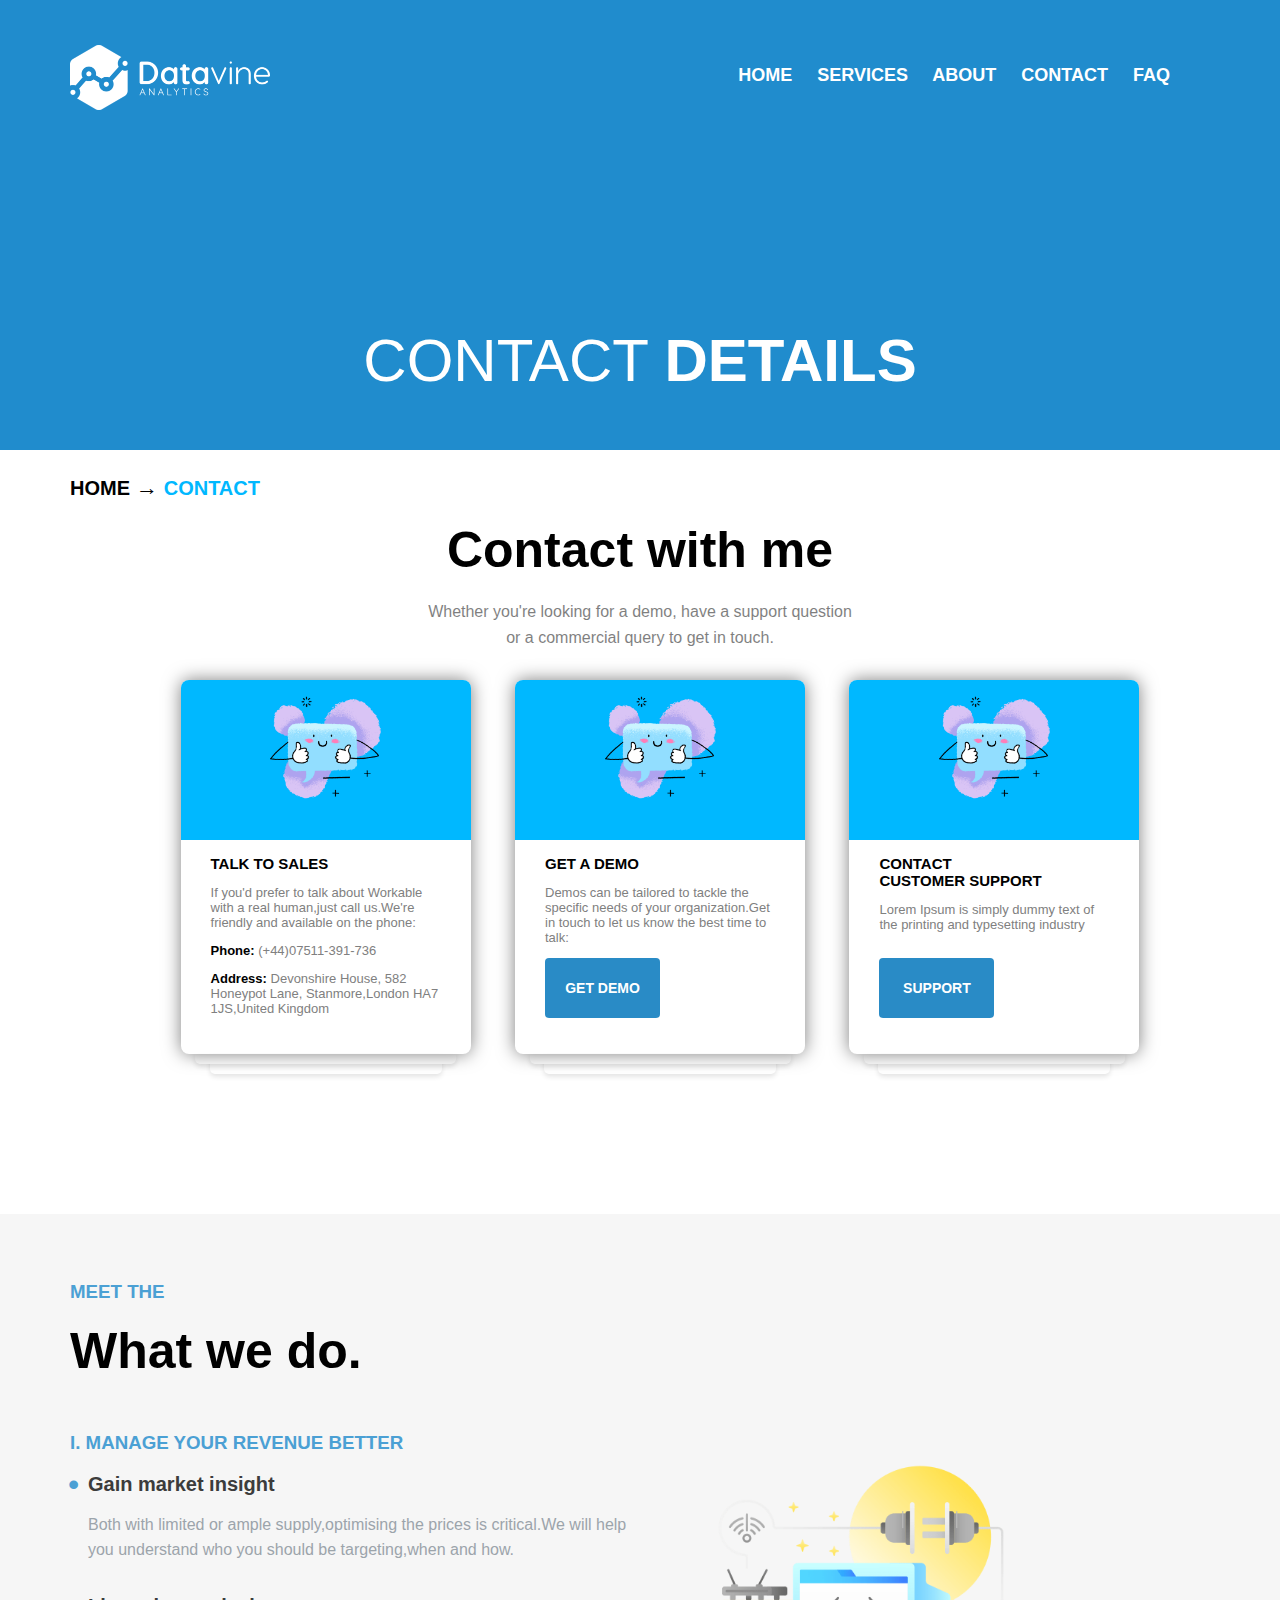
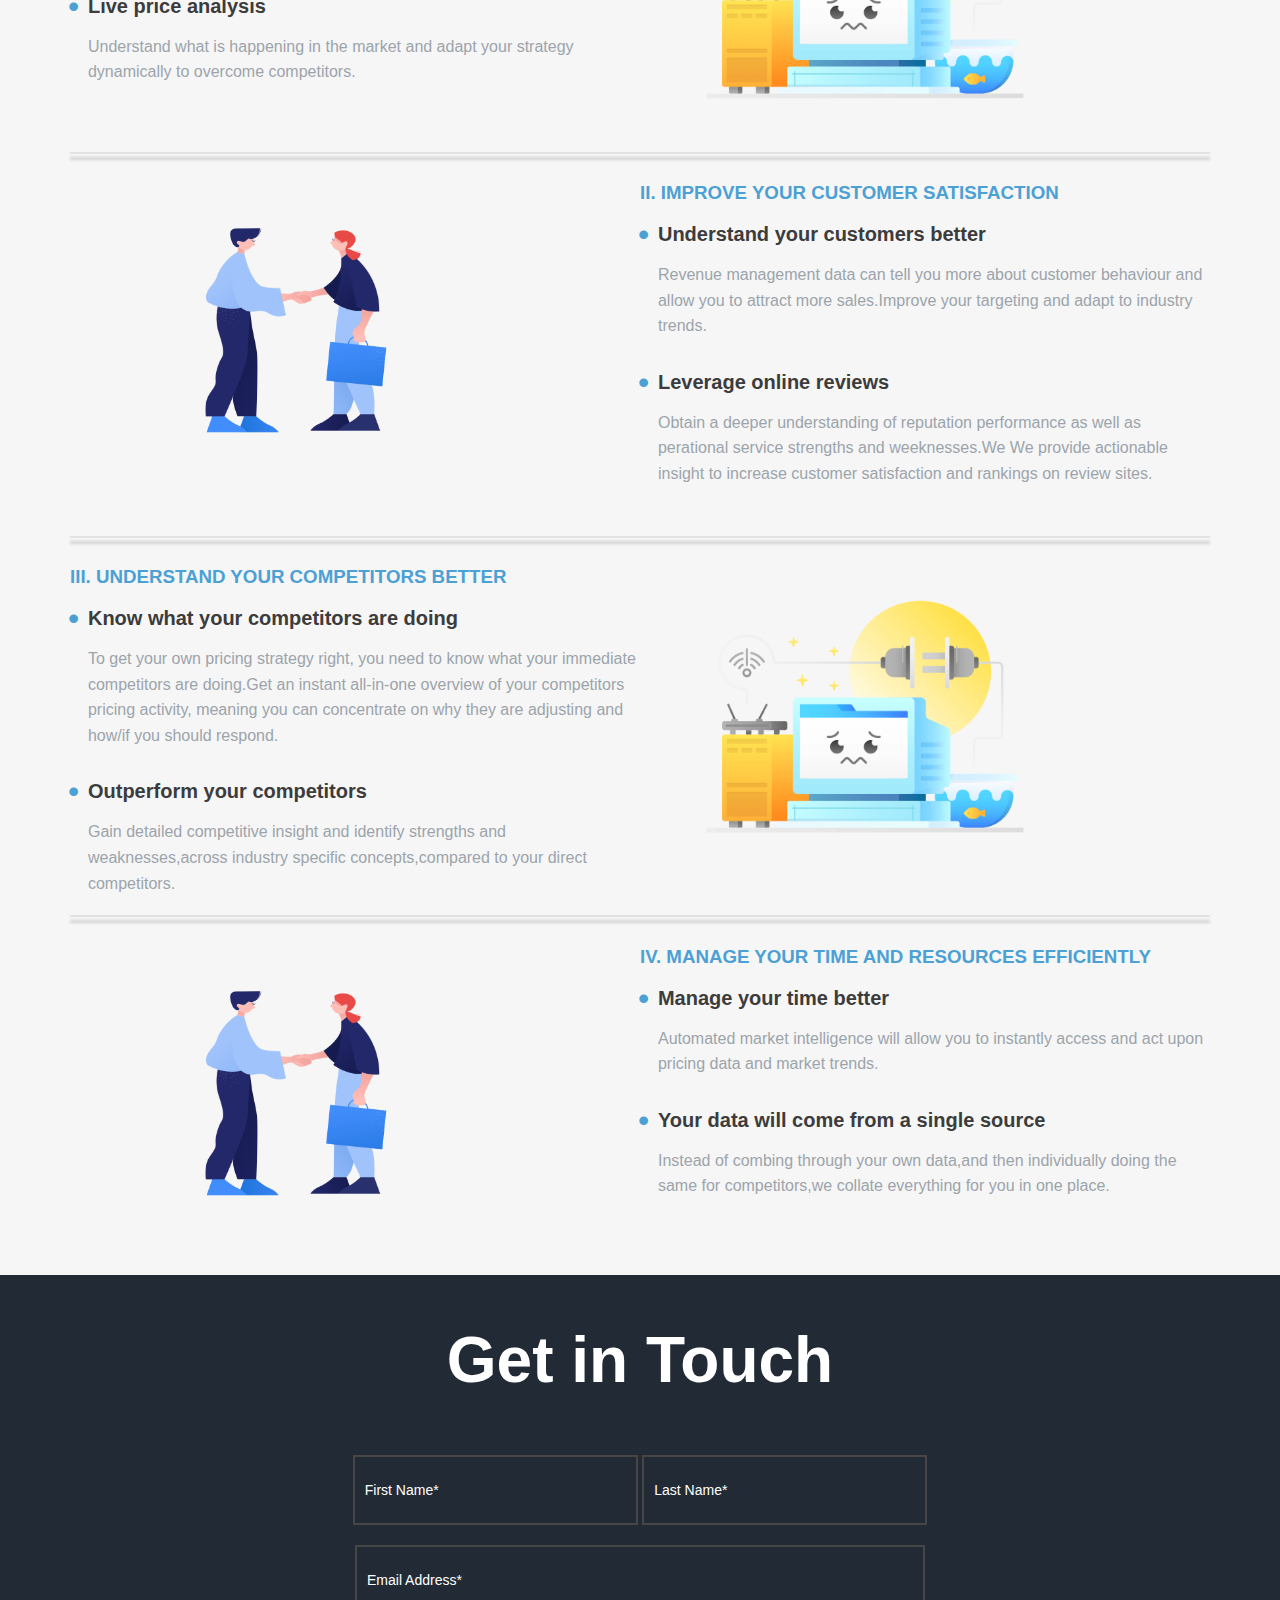
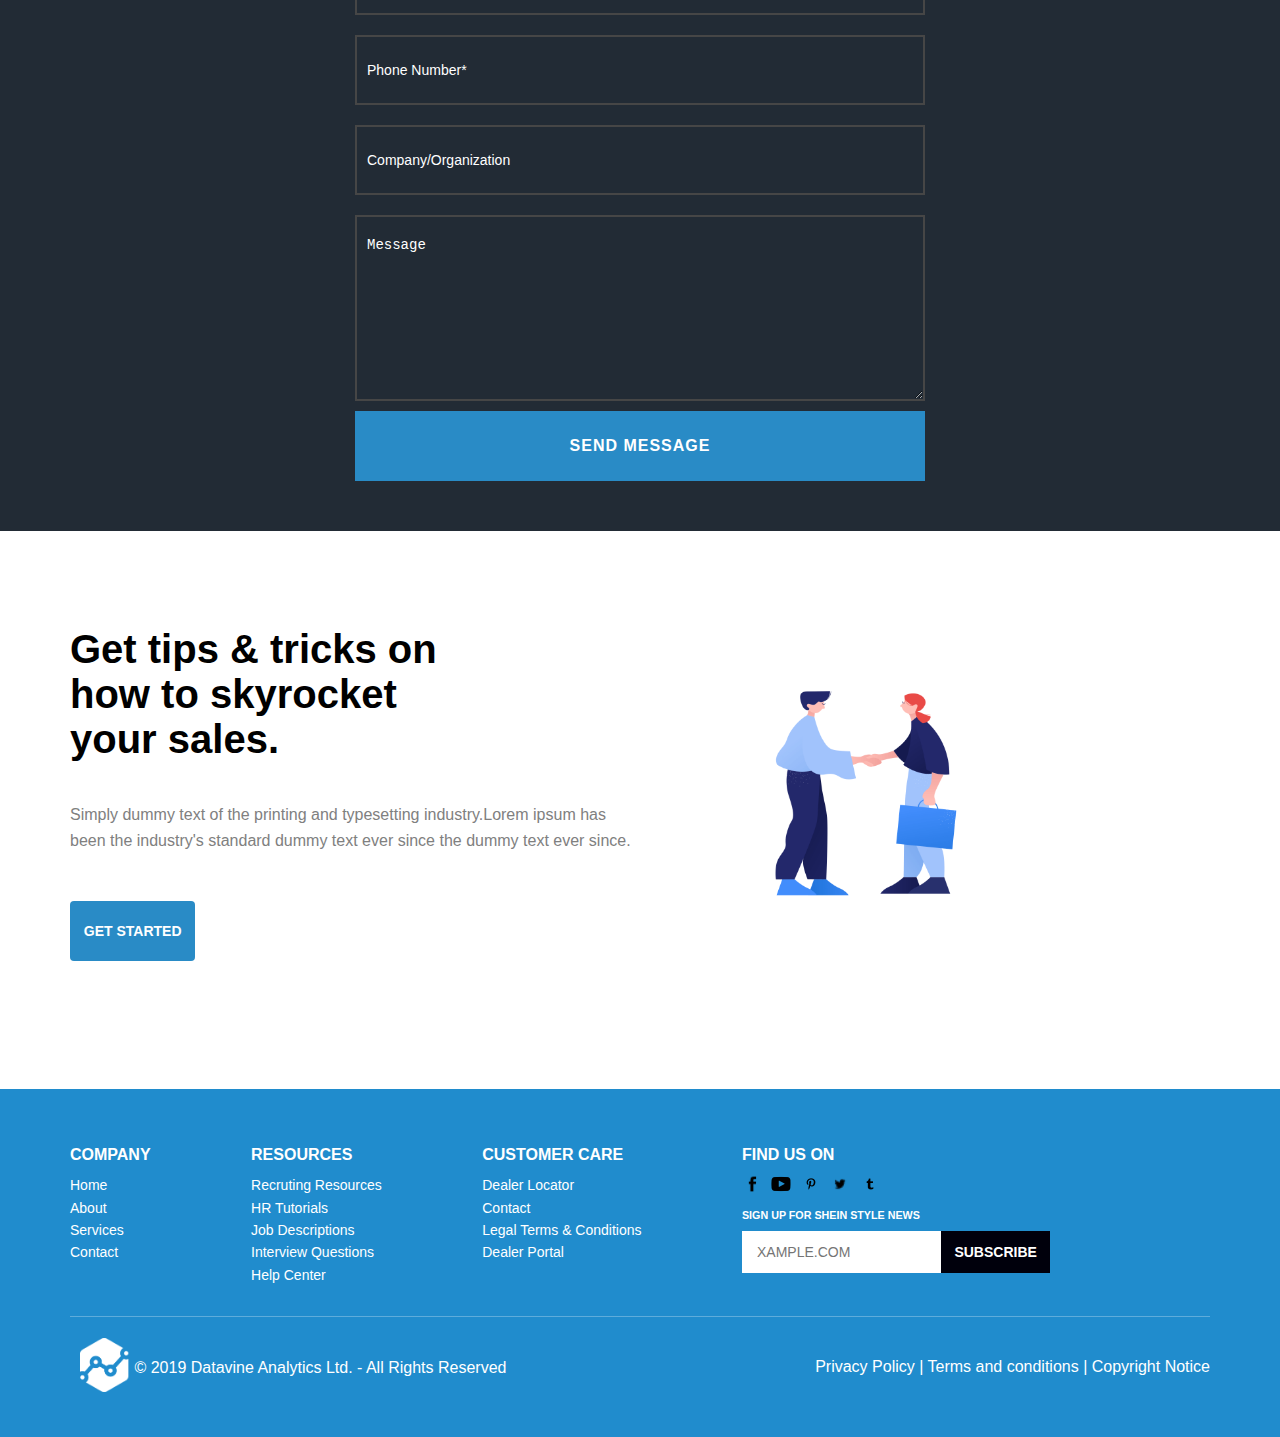
==== index.html @ 45ae3505 "file name changed" ====
<html>
    <link rel="stylesheet" href="training.css">
    <body>
        <header class='header'>
            <div class='container'>
            <nav class='nav'>
                <div class='nav-logo left'>
                    <img src='datavine-logo.png' class='logo'>
                </div>
                <div class='nav-link right'>
                    <a href="">HOME</a> 
                    <a href="">SERVICES</a> 
                    <a href="">ABOUT</a> 
                    <a href="">CONTACT</a>
                    <a href="">FAQ</a>
                </div>
            </nav>
            </div>
            <div class='contactText'>
                CONTACT <span class='bold'>DETAILS</span>
            </div>
        </header>
        <section class='section1'>
  
            <div class='parentCardContainer'>
                      <div class='contactLink'>
                <span><b>HOME</b></span><span class='arrow'> &#8594;</span><span class='contact'><b> CONTACT</b></span>
            </div>
            <div class='contactWithText'>Contact with me </div>
            <div class='sectionSubText'> Whether you're looking for a demo, have a support question or a commercial query to get in touch.
            </div>

            <ul class='boxListings'>

                <li>
                <div class="card">
                    <div class="shadowBox">
                        <div class='imgContainer'>
                            <img src="mirage-message-sent.png" alt="logo" style="width:50%">
                        </div>      
                        <div class="container">
                            <h4><b>TALK TO SALES</b></h4> 
                            <p class='greyTextColor'>If you'd prefer to talk about Workable with a real human,just call us.We're friendly and available on the phone:</p>
                            <p><b>Phone: </b><span class='greyTextColor'>(+44)07511-391-736</span></p>
                            <p><b>Address:</b><span class='greyTextColor'> Devonshire House, 582 Honeypot Lane, Stanmore,London HA7 1JS,United Kingdom</span></p>
                        </div>
                    </div>
                    <div class="stacks"></div>
                </div>
                </li>
                <li>
                <div class="card secondCard">
                    <div class="shadowBox">
                        <div class='imgContainer'>
                            <img src="mirage-message-sent.png" alt="logo" style="width:50%">
                        </div>
                        <div class="container">
                            <h4><b>GET A DEMO</b></h4> 
                            <p class='greyTextColor'>Demos can be tailored to tackle the specific needs of your organization.Get in touch to let us
                            know the best time to talk:</p> 
                            <button> GET DEMO </button>
                        </div>
                    </div>
                    <div class="stacks"></div>
                </div>
                </li>
                <li>
                <div class="card">
                    <div class="shadowBox">
                        <div class='imgContainer'>
                            <img src="mirage-message-sent.png" alt="logo" style="width:50%">
                        </div>
                        <div class="container">
                            <h4><b>CONTACT</br> CUSTOMER SUPPORT</b></h4> 
                            <p class='greyTextColor mb26' >Lorem Ipsum is simply dummy text of the printing and typesetting industry</p> 
                            <button> SUPPORT </button>
                        </div>
                    </div>
                    <div class="stacks"></div>
                </div>
                </li>
            </ul>    
            </div>
        </section>
        <section class="section2">
            <div class="container">
                <h3>MEET THE</h3>
                <h1 class='what-Text'>What we do. </h1>
                <div class="row">           
                    <div class="leftColumn">
                        <div class="text-container">
                            <h3>I. MANAGE YOUR REVENUE BETTER</h3>
                            <ul>
                                <li>
                                    <span>Gain market insight </span>
                                    <p>Both with limited or ample supply,optimising the prices is critical.We will help you 
                                        understand who you should be targeting,when and how.</p>
                                </li>
                                <li>
                                    <span>Live price analysis</span>
                                    <p>Understand what is happening in the market and adapt your strategy dynamically to overcome competitors. </p>
                                </li>
                            </ul>    
                        </div>
                    </div>  
                    <div class="rightColumn">
                        <img src='img1.png' class='image1'>
                    </div>
                </div>
                <hr/>
                <div class="row">               
                    <div class="leftColumn">
                        <div class="image-container">
                            <img src='img2.png' class='image1'>
                        </div> 
                    </div>  
                    <div class="rightColumn">
                        <div class="text-container">
                            <h3>II. IMPROVE YOUR CUSTOMER SATISFACTION</h3>
                            <ul>
                                <li>
                                    <span>Understand your customers better</span>
                                    <p>Revenue management data can tell you more about customer behaviour and allow 
                                    you to attract more sales.Improve your targeting and adapt to industry trends.</p>
                                </li>
                                <li>
                                    <span>Leverage online reviews</span>
                                    <p>Obtain a deeper understanding of reputation performance as well as perational service strengths and weeknesses.We
                                    We provide actionable insight to increase customer satisfaction and rankings on review sites. </p>
                                   </li>
                            </ul>
                        </div>
                    </div>
                </div>
                <hr/>
                <div class="row">               
                    <div class="leftColumn">
                        <div class="text-container">
                            <h3>III. UNDERSTAND YOUR COMPETITORS BETTER</h3>
                            <ul>
                                <li>
                                    <span>Know what your competitors are doing</span>
                                    <p>To get your own pricing strategy right, you need to know what your immediate competitors 
                                    are doing.Get an instant all-in-one overview of your competitors pricing activity, meaning you can concentrate on why they are adjusting 
                                    and how/if you should respond.</p>
                                </li>
                                <li>
                                    <span>Outperform your competitors</span>
                                    <p>Gain detailed competitive insight and identify strengths and weaknesses,across industry specific concepts,compared to your direct competitors.</p>
                                </li>
                            </ul>           
                        </div>
                    </div>  
                    <div class="rightColumn">
                        <div class="image-container">
                            <img src='img1.png' class='image1'>
                        </div> 
                    </div>
                </div>
                <hr/>
                <div class="row">               
                    <div class="leftColumn">
                        <div class="image-container">
                            <img src='img2.png' class='image1'>
                        </div> 
                    </div>  
                    <div class="rightColumn">
                        <div class="text-container">
                            <h3>IV. MANAGE YOUR TIME AND RESOURCES EFFICIENTLY</h3>
                            <ul>
                                <li>
                                    <span>Manage your time better</span>
                                    <p>Automated market intelligence will allow you to instantly access and act upon
                                    pricing data and market trends. </p>
                                </li>
                                <li>
                                    <span>Your data will come from a single source</span>
                                    <p>Instead of combing through your own data,and then individually doing the same
                                    for competitors,we collate everything for you in one place. </p>
                                </li>
                            </ul>
                        </div>
                    </div>
                </div>    
            </div>
        </section>

        <section class="section3">
            <div class="container">
                <div class='heading'>Get in Touch</div>
                <form class="form"> 
                    <input type="text" id='fname' value='First Name*'>
                    <input type="text" value='Last Name*' id='lname'>
                    </br>
                    <input type="email" value='Email Address*'>
                    </br>
                    <input type="tel" value='Phone Number*'>
                    </br>
                    <input type='text' value='Company/Organization'>
                    </br>
                    <textarea name="message" rows="10" cols="30">Message</textarea>
                    </br>
                    <button type='submit' >SEND MESSAGE</button>
                </form>
            </div>
        </section>

        <section class='section4'>
            <div class="container">
                <div class="leftColumn">
                    <div class='heading'>Get tips & tricks on how to skyrocket your sales.</div>
                        <div class='content'> Simply dummy text of the printing and typesetting industry.Lorem ipsum has been the
                                                industry's standard dummy text ever since the dummy text ever since.
                        </div>
                        <button type='submit'>GET STARTED</button>
                    </div>
                    <div class="rightColumn">
                        <img src='img2.png' class='image1'>
                    </div>
            </div>
        </section>
        
        <footer>
            <div class="container">
                <section>
                    <ul class='footerUpperSec'>
                        <li class="footerList">
                            <h5>COMPANY</h5>
                            <ul class='innerList'>
                                    <li>Home</li>
                                    <li>About</li>
                                    <li>Services</li>
                                    <li>Contact</li>
                            </ul>
                        </li>
                        <li class="footerList">
                            <h5>RESOURCES</h5>
                            <ul class='innerList'>
                                <li>Recruting Resources</li>
                                <li>HR Tutorials</li>
                                <li>Job Descriptions</li>
                                <li>Interview Questions</li>
                                <li>Help Center</li>
                            </ul>
                        </li>
                        <li class="footerList">
                            <h5>CUSTOMER CARE</h5>
                            <ul class='innerList'>
                                <li>Dealer Locator</li>
                                <li>Contact</li>
                                <li>Legal Terms & Conditions</li>
                                <li>Dealer Portal</li>
                            </ul>
                        </li>
                        <li class="footerList">
                            <ul class='socialSubList'>
                                <h5>FIND US ON</h5>
                                <li class='social-icon'>
                                    <a href="https://www.facebook.com/" target="_blank">
                                        <img src="fb.png" alt="" width="20" height="20">
                                    </a>
                                </li>
                                <li class='social-icon'>
                                    <a href="https://www.instagram.com/" target="_blank">
                                        <img src="youtube.png" alt="" width="20" height="20">
                                    </a>
                                </li>
                                <li class='social-icon'>
                                    <a href="https://www.twitter.com/" target="_blank">
                                        <img src="pinterest.png" alt="" width="20" height="20">
                                    </a>
                                </li>
                                <li class='social-icon'>
                                    <a href="https://www.pinterest.com/" target="_blank">
                                        <img src="twitter.png" alt="" width="20" height="20">
                                    </a>
                                </li>
                                <li class='social-icon'>
                                    <a href="https://www.pinterest.com/" target="_blank">
                                        <img src="tumblr.png" alt="" width="20" height="20">
                                    </a>
                                </li>
                            </ul>

                            <h6 class='signUpText'>SIGN UP FOR SHEIN STYLE NEWS</h6>
                            <input type="text" placeholder="XAMPLE.COM"  class="inputBox"/>
                            <button class='subBtn'>SUBSCRIBE</button>
                        </li>   
                    </ul>
                    <div>
                        <div class='subFooterLeft'>
                            <div class='footerLogo'>
                                <img src='datavineFooter-logo.png' class='footerImgLogo'>
                            </div>
                            <div class='footerLine'>© 2019 Datavine Analytics Ltd. - All Rights Reserved
                            </div>
                        </div>
                        <span class='footerSubRight'> Privacy Policy | Terms and conditions | Copyright Notice </span>
                    </div>
                </section>
            </div>
        </footer>
    </body>
</html>
---- training.css ----
body {
    margin: 0;
    font-family: sans-serif;
  }
  
  .header {
    background-color: #208ccd;
    height: 450px;
    position: relative;
  }
  
  .nav {
    padding-top: 40px;
  }
 
  .logo {
    width: 200px;
    margin-top: 5px;
  }
  
  .nav-link {
    color: white;
    margin-right: 20px;
    top: 25px;
    font-size: 18px;
    font-family: sans-serif;
    position: relative;
    font-weight: bold;
  }
  
  .nav-link a {
    text-decoration: none;
    color: white;
    margin-right: 20px;
  }
  
  .left {
    float: left;
  }
  
  .right {
    float: right;
  }
  
  .contactText {
    position: absolute;
    top: 80%;
    font-size: 60px;
    color: white;
    left: 50%;
    transform: translate(-50%, -50%);
    font-family: sans-serif;
  }
  
  .bold {
    font-weight: bold;
  }
  
  .contactLink {
    margin-top: 25px;
    font-size: 20px;
    float: left;
  }
  .contactLink .contact {
    color: #00b8ff;
  }
  
  .contactLink .arrow {
    font-size: 22px;
  }
  
  .contactWithText {
    text-align: center;
    font-weight: bold;
    font-family: sans-serif;
    font-size: 50px;
    padding: 20px;
    content: "";
    clear: both;
  }
  
  .sectionSubText {
    left: 0;
    right: 0;
    margin: auto;
    text-align: center;
    width: 38%;
    opacity: 0.5;
    line-height: 1.6;
  }
  .greyTextColor {
    color: grey;
  }
  
.boxListings{
  list-style-type: none;
  margin: 30px auto 110px;
  width: 1000px;
}

  .boxListings li{
    width: 29%;
    display: inline-block;
    margin: 0 20px;
    height: 374px;
    border-radius: 6px;
    vertical-align: top;

  }


.card{
  height:100%;
}
  
  .card .shadowBox {
    box-shadow: 0 0 18px rgba(0, 0, 0, 0.5);
    border-radius: 8px;
    position: relative;
    z-index: 2;
    height: 100%;
  }
  
  .card .imgContainer {
    border-radius: 8px 8px 0 0;
  }
  
  .card .stacks {
    position: relative;
    z-index: 1;
  }
  
  .card .stacks:before,
  .card .stacks:after {
    box-shadow: 0 3px 5px rgba(0, 0, 0, 0.1);
  }
  .card .stacks:after {
    position: absolute;
    content: "";
    width: 90%;
    height: 10px;
    background: #fff;
    left: 5%;
    top: 0;
    border-radius: 0 0 5px 5px;
  }
  
  .card .stacks:before {
    position: absolute;
    content: "";
    width: 80%;
    height: 20px;
    background: #fff;
    left: 10%;
    top: 0;
    border-radius: 0 0 5px 5px;
  }
  

  .card h4{
    font-size: 15px;
    margin-bottom: 0px;
    margin-top: 5px;
  }



  .card .container {
    padding: 10px;
    font-size: 13px;
    text-align:left;
    padding-left: 30px;
    padding-right: 30px;
  }
  
  .card button {
    background-color: #298bc6;
    border: none;
    width: 50%;
    height: 60px;
    border-radius: 4px;
    color: white;
    font-size: 14px;
    cursor: pointer;
    font-weight: bold;
  }

  .mb26{
    margin-bottom:26px;
  }
  
  .imgContainer {
    background-color: #00b8ff;
    height: 10rem;
  }
  
  .parentCardContainer {
    text-align: center;
    margin: 0 auto 50px auto;
    max-width: 1140px;
  }
  
  .parentCardContainer::after {
    content: "";
    display: table;
    clear: both;
  }
  .container {
    max-width: 1140px;
    margin: auto;
  }
  
  .section2 {
    background-color: #f6f6f6;
    padding-top: 3em;
    padding-bottom: 3em;
  }
  
  .section3 {
    background-color: #222b35;
    padding-top: 3em;
  }
  
  .section3 .heading {
    color: white;
    text-align: center;
    font-size: 4rem;
    font-weight: bold;
    margin-bottom: 3rem;
  }
  
  .row p {
    color: #9ca4ab;
    font-weight: 500;
    line-height: 1.6;
  }
  
  .row h4 {
    margin-bottom: -10px;
  }
  
  .container h3 {
    color: #4ba0d4;
  }
  
  .image1 {
    width: 450px;
    text-align: center;
  }
  
  .leftColumn,
  .rightColumn {
    max-width: 50%;
    width: 50%;
  }
  .leftColumn {
    display: inline-block;
  }
  .rightColumn {
    float: right;
  }
  
  .section2 ul {
    padding: 0;
  }
  
  .text-container span {
    font-size: 20px;
    font-weight: bold;
  }
  
  .section2 ul li {
    color: #3c3c3c;
    display: inline-block;
    list-style: none;
    margin: 0 0 16px 1.1225em;
    padding: 0;
    position: relative;
  }
  
  .section2 ul li::before {
    color: #4ba0d4;
    content: "\2022";
    display: inline-block;
    font-size: 2em;
    left: -20px;
    position: absolute;
    top: -7px;
  }
  
  .section2 h1 {
    font-size: 50px;
    margin-top: 0;
  }
  
  hr {
    border: none;
    width: 100%;
    box-shadow: 0 6px 3px #d2d2d2;
    height: 1px;
    margin-top: 0;
    border-bottom: 2px solid #e2e2e2;
    margin: -30px auto 10px;
  }
  
  .form {
    text-align: center;
  }
  
  input {
    background-color: transparent;
    border: solid 2px #464646;
    margin-bottom: 10px;
    margin-top: 10px;
    padding-left: 10px;
    width: 50%;
    font-size: 14px;
    height: 70px;
    color: white;
  }
  
  #fname,
  #lname {
    width: 25%;
  }
  
  textarea {
    width: 50%;
    background: transparent;
    border: solid 2px #464646;
    margin-bottom: 10px;
    font-size: 14px;
    padding-left: 10px;
    padding-top: 20px;
    margin-top: 10px;
    color: white;
  }
  
  .section3 button {
    background-color: #298bc6;
    border: none;
    width: 50%;
    margin-bottom: 50px;
    height: 70px;
    color: white;
    font-size: 16px;
    letter-spacing: 1px;
    font-weight: bold;
  }
  
  .section4 .container {
    margin-top: 6rem;
    margin-bottom: 8rem;
  }
  
  .section4 .leftColumn {
    max-width: 60%;
    display: inline-block;
  }
  .section4 .rightColumn {
    display: inline;
  }
  .section4 .leftColumn .heading {
    font-size: 40px;
    width: 65%;
    font-weight: bold;
  }
  
  .section4 .content {
    margin-top: 2.5rem;
    color: grey;
    line-height: 1.6;
  }
  .section4 button {
    background-color: #298bc6;
    border: none;
    width: 22%;
    margin-top: 3rem;
    height: 60px;
    border-radius: 4px;
    color: white;
    font-size: 14px;
    font-weight: BOLD;
  }
  
  footer {
    background-color: #208ccd;
  }
  
  .list {
    width: 20%;
    text-align: left;
  }
  .list ul {
    margin-top: 8px;
  }
  
  .footerList {
    display: inline-block;
    vertical-align: top;
    margin-right: 6rem;
    margin-top: 30px;
  }

  .footerList h5{
    font-size:16px;
    margin-bottom: 10px;
  }
  
  .innerList {
    list-style: none;
    line-height: 1.6;
    font-size: 14px;
    padding-left: 0;
  }
  
  .social-icon {
    list-style: none;
    display: inline-block;
    margin-bottom: 5px;
    margin-right: 5px;
  }
  
  .signUpText {
    margin-top: 10px;
    margin-bottom: 0;
  }
  
  .footerLine {
    display: inline-block;
    vertical-align: middle;
    margin-top: 20px;
    padding-bottom: 60px;
    color: white;
  }
  
  .footerLogo {
    display: inline-block;
  }
  
  .footerImgLogo {
    width: 50px;
    margin-left: 10px;
    margin-top: 5px;
  }
  
  .subBtn {
    padding: 13px;
    background-color: #00000c;
    border: none;
    margin-left: -6px;
    font-weight: bolder;
    color: white;
    font-size: 14px;
  }
  
  .inputBox {
    padding: 15px 0 15px 15px;
    background: white;
    width: 200px;
    border: none;
    height: 42px;
    margin-right: 1px;
  }
  
  .socialSubList {
    margin-left: -40px;
  }
  
  .footerUpperSec {
    color: white;
    border-bottom: 1px #ffffff47 solid;
    padding-left: 0;
    padding-bottom: 30px;
  }
  
  .footerSubRight {
    float: right;
    padding-top: 25px;
    color: white;
  }
  
  .subFooterLeft {
    display: inline-block;
  }
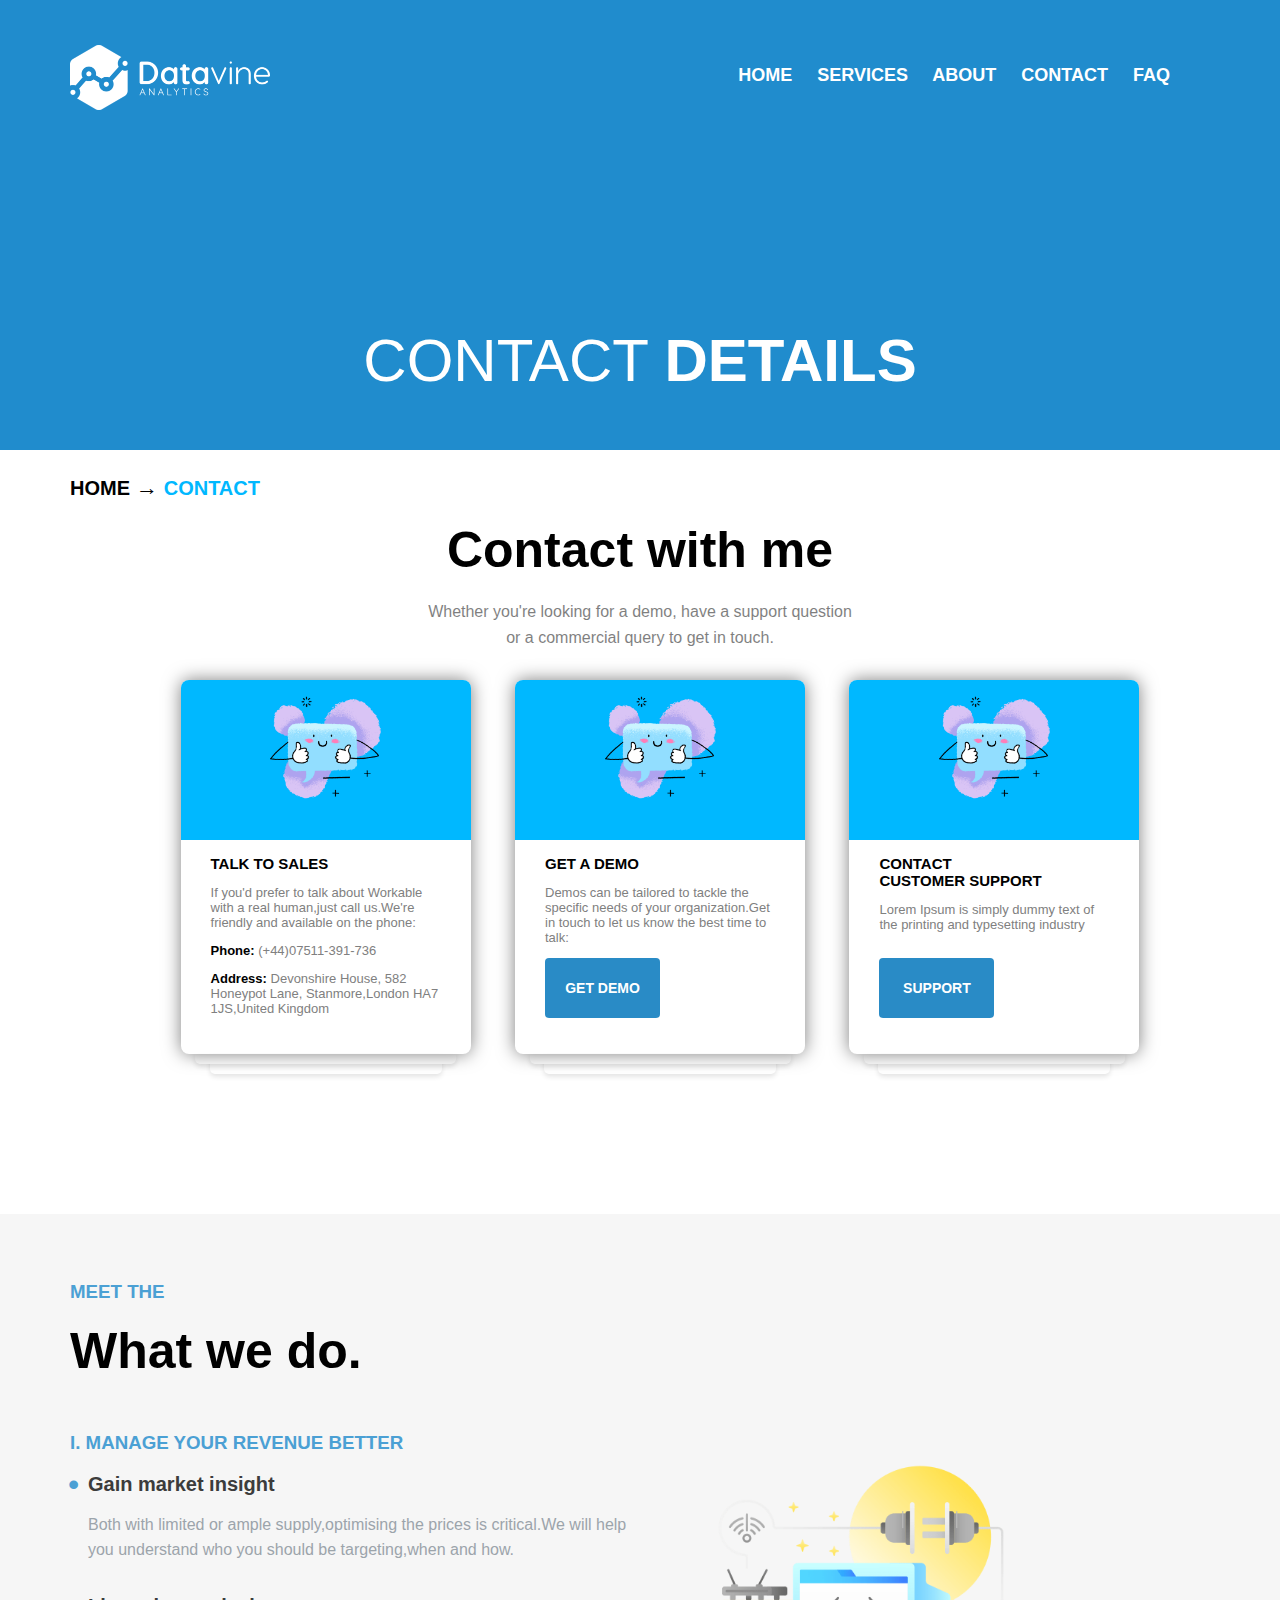
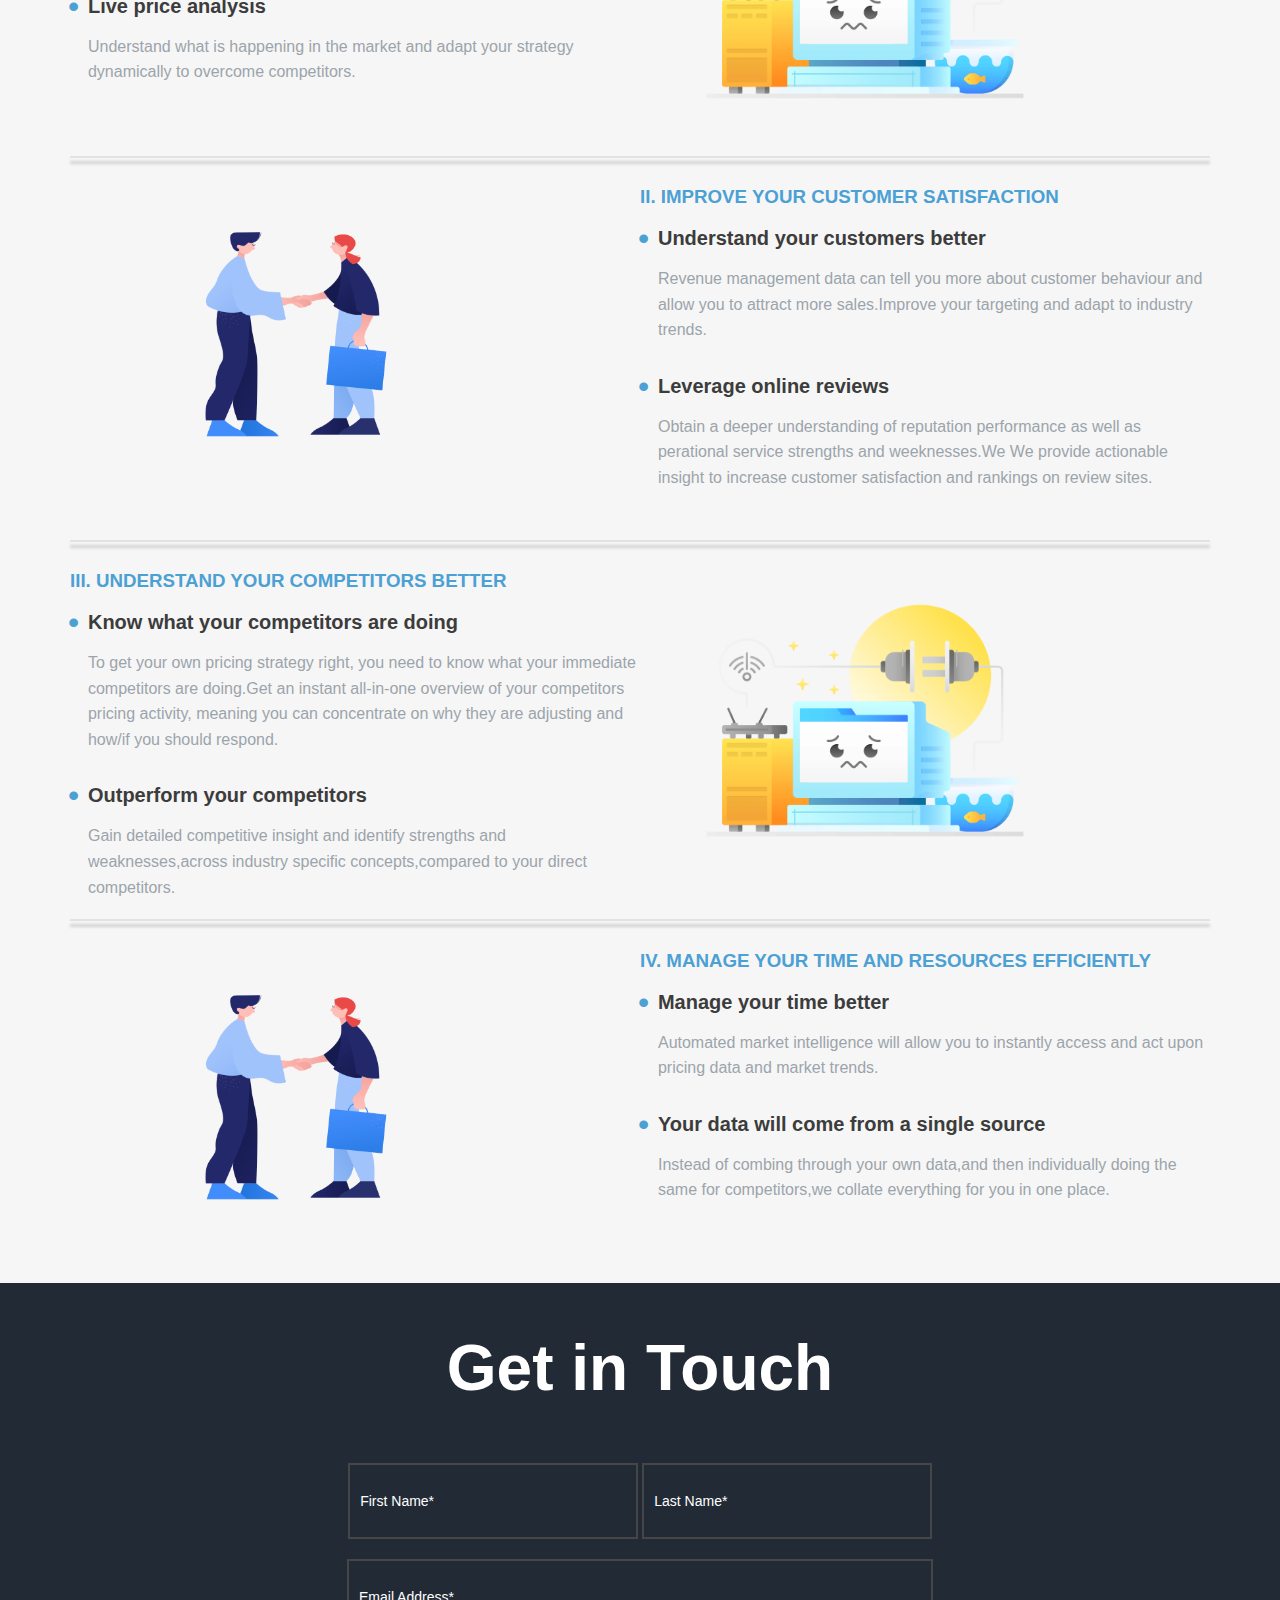
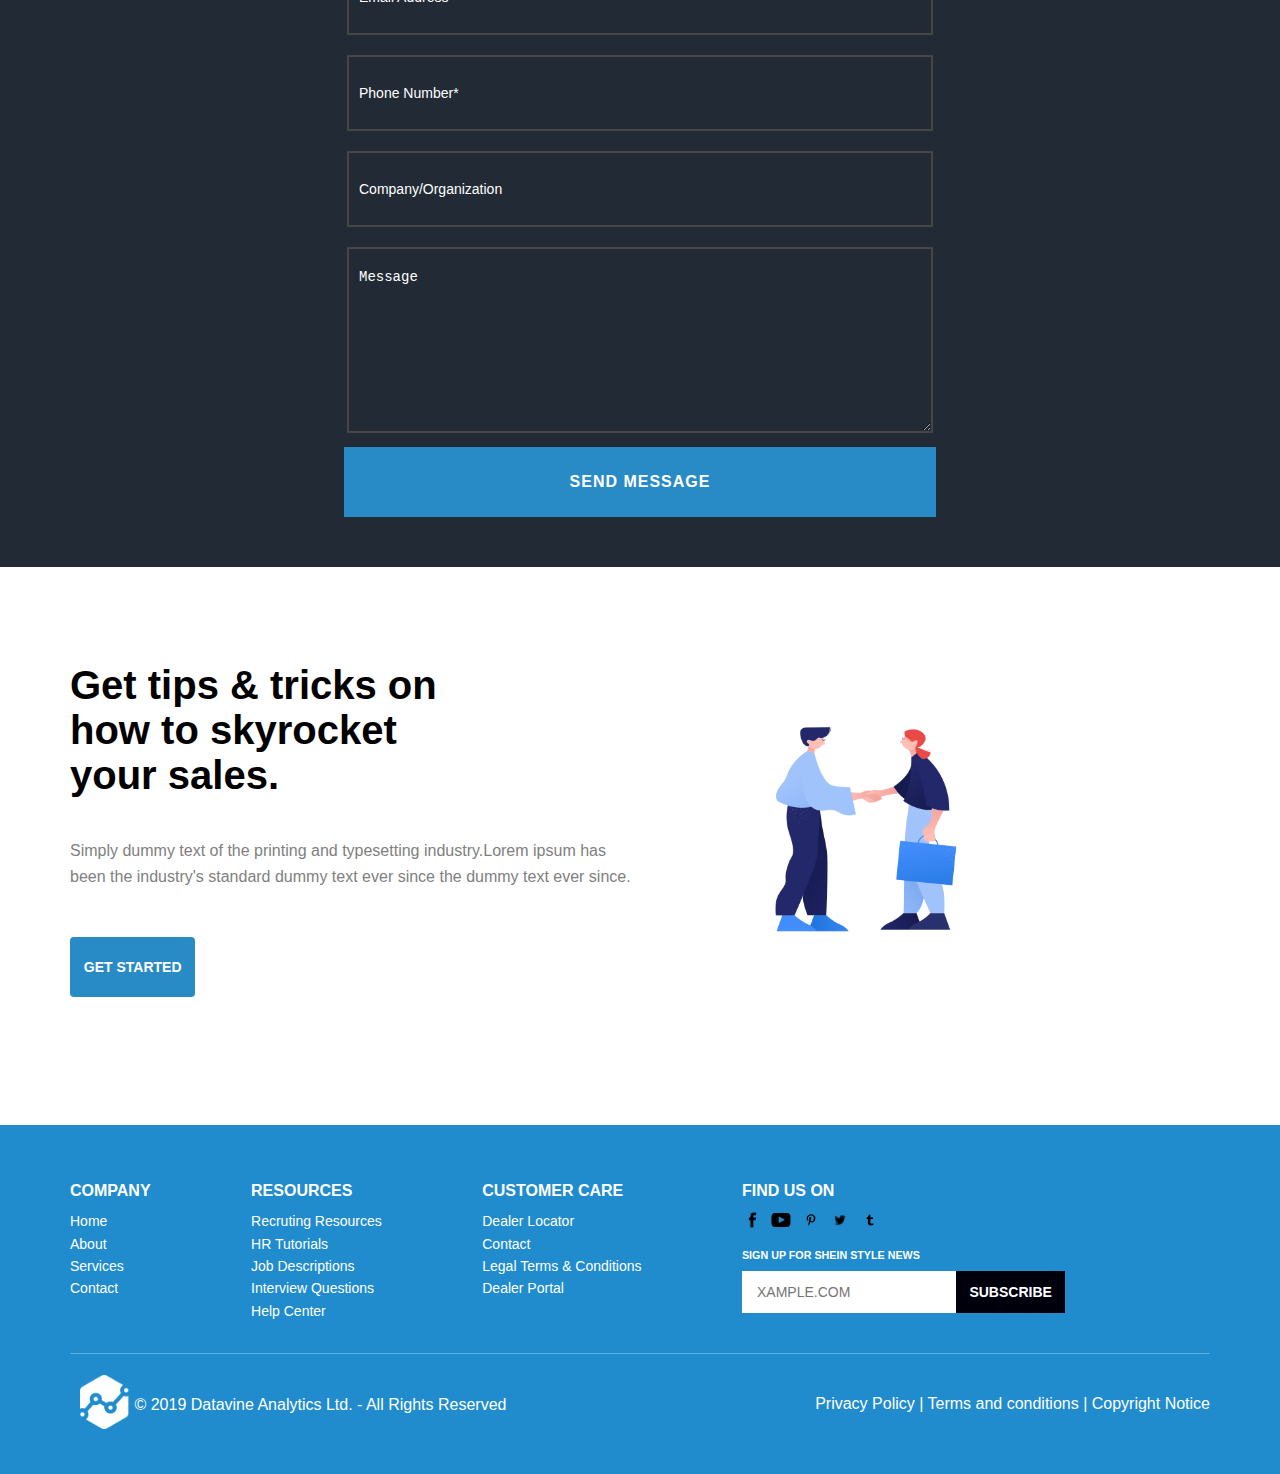
==== commit b0f5fd37: "required changes" ====
--- a/index.html
+++ b/index.html
@@ -1,304 +1,399 @@
+<!DOCTYPE html>
+
 <html>
-    <link rel="stylesheet" href="training.css">
-    <body>
-        <header class='header'>
-            <div class='container'>
-            <nav class='nav'>
-                <div class='nav-logo left'>
-                    <img src='datavine-logo.png' class='logo'>
-                </div>
-                <div class='nav-link right'>
-                    <a href="">HOME</a> 
-                    <a href="">SERVICES</a> 
-                    <a href="">ABOUT</a> 
-                    <a href="">CONTACT</a>
-                    <a href="">FAQ</a>
-                </div>
-            </nav>
-            </div>
-            <div class='contactText'>
-                CONTACT <span class='bold'>DETAILS</span>
-            </div>
-        </header>
-        <section class='section1'>
-  
-            <div class='parentCardContainer'>
-                      <div class='contactLink'>
-                <span><b>HOME</b></span><span class='arrow'> &#8594;</span><span class='contact'><b> CONTACT</b></span>
-            </div>
-            <div class='contactWithText'>Contact with me </div>
-            <div class='sectionSubText'> Whether you're looking for a demo, have a support question or a commercial query to get in touch.
-            </div>
-
-            <ul class='boxListings'>
-
-                <li>
-                <div class="card">
-                    <div class="shadowBox">
-                        <div class='imgContainer'>
-                            <img src="mirage-message-sent.png" alt="logo" style="width:50%">
-                        </div>      
-                        <div class="container">
-                            <h4><b>TALK TO SALES</b></h4> 
-                            <p class='greyTextColor'>If you'd prefer to talk about Workable with a real human,just call us.We're friendly and available on the phone:</p>
-                            <p><b>Phone: </b><span class='greyTextColor'>(+44)07511-391-736</span></p>
-                            <p><b>Address:</b><span class='greyTextColor'> Devonshire House, 582 Honeypot Lane, Stanmore,London HA7 1JS,United Kingdom</span></p>
-                        </div>
-                    </div>
-                    <div class="stacks"></div>
-                </div>
-                </li>
-                <li>
-                <div class="card secondCard">
-                    <div class="shadowBox">
-                        <div class='imgContainer'>
-                            <img src="mirage-message-sent.png" alt="logo" style="width:50%">
-                        </div>
-                        <div class="container">
-                            <h4><b>GET A DEMO</b></h4> 
-                            <p class='greyTextColor'>Demos can be tailored to tackle the specific needs of your organization.Get in touch to let us
-                            know the best time to talk:</p> 
-                            <button> GET DEMO </button>
-                        </div>
-                    </div>
-                    <div class="stacks"></div>
-                </div>
-                </li>
-                <li>
-                <div class="card">
-                    <div class="shadowBox">
-                        <div class='imgContainer'>
-                            <img src="mirage-message-sent.png" alt="logo" style="width:50%">
-                        </div>
-                        <div class="container">
-                            <h4><b>CONTACT</br> CUSTOMER SUPPORT</b></h4> 
-                            <p class='greyTextColor mb26' >Lorem Ipsum is simply dummy text of the printing and typesetting industry</p> 
-                            <button> SUPPORT </button>
-                        </div>
-                    </div>
-                    <div class="stacks"></div>
-                </div>
-                </li>
-            </ul>    
-            </div>
+  <link rel="stylesheet" href="index.css" />
+  <head>
+    <title>Datavine</title>
+  </head>
+  <body>
+    <header class="header">
+      <div class="container">
+        <nav class="nav">
+          <div class="nav-logo left">
+            <img src="datavine-logo.png" class="logo" alt="logo" />
+          </div>
+          <div class="nav-link right">
+            <a href="#">HOME</a>
+            <a href="#">SERVICES</a>
+            <a href="#">ABOUT</a>
+            <a href="#">CONTACT</a>
+            <a href="#">FAQ</a>
+          </div>
+        </nav>
+      </div>
+      <div class="contactText">CONTACT <span class="bold">DETAILS</span></div>
+    </header>
+    <section class="section1">
+      <div class="parentCardContainer">
+        <div class="contactLink">
+          <span class="bold">HOME</span><span class="arrow"> &#8594;</span
+          ><span class="contact bold"> CONTACT</span>
+        </div>
+        <div class="contactWithText">Contact with me</div>
+        <div class="sectionSubText">
+          Whether you're looking for a demo, have a support question or a
+          commercial query to get in touch.
+        </div>
+
+        <ul class="boxListings">
+          <li>
+            <div class="card">
+              <div class="shadowBox">
+                <div class="imgContainer">
+                  <img
+                    src="mirage-message-sent.png"
+                    style="width:50%"
+                    alt="cardImg1"
+                  />
+                </div>
+                <div class="container">
+                  <h4 class="bold">TALK TO SALES</h4>
+                  <p class="greyTextColor">
+                    If you'd prefer to talk about Workable with a real
+                    human,just call us.We're friendly and available on the
+                    phone:
+                  </p>
+                  <p>
+                    <span class="bold">Phone: </span
+                    ><span class="greyTextColor">(+44)07511-391-736</span>
+                  </p>
+                  <p>
+                    <span class="bold">Address: </span
+                    ><span class="greyTextColor">
+                      Devonshire House, 582 Honeypot Lane, Stanmore,London HA7
+                      1JS,United Kingdom</span
+                    >
+                  </p>
+                </div>
+              </div>
+              <div class="stacks"></div>
+            </div>
+          </li>
+          <li>
+            <div class="card secondCard">
+              <div class="shadowBox">
+                <div class="imgContainer">
+                  <img
+                    src="mirage-message-sent.png"
+                    style="width:50%"
+                    alt="cardImg2"
+                  />
+                </div>
+                <div class="container">
+                  <h4 class="bold">GET A DEMO</h4>
+                  <p class="greyTextColor">
+                    Demos can be tailored to tackle the specific needs of your
+                    organization.Get in touch to let us know the best time to
+                    talk:
+                  </p>
+                  <button>GET DEMO</button>
+                </div>
+              </div>
+              <div class="stacks"></div>
+            </div>
+          </li>
+          <li>
+            <div class="card">
+              <div class="shadowBox">
+                <div class="imgContainer">
+                  <img
+                    src="mirage-message-sent.png"
+                    style="width:50%"
+                    alt="cardImg3"
+                  />
+                </div>
+                <div class="container">
+                  <h4 class="bold">
+                    CONTACT<br />
+                    CUSTOMER SUPPORT
+                  </h4>
+                  <p class="greyTextColor mb26">
+                    Lorem Ipsum is simply dummy text of the printing and
+                    typesetting industry
+                  </p>
+                  <button>SUPPORT</button>
+                </div>
+              </div>
+              <div class="stacks"></div>
+            </div>
+          </li>
+        </ul>
+      </div>
+    </section>
+    <section class="section2">
+      <div class="container">
+        <h3>MEET THE</h3>
+        <h1 class="what-Text">What we do.</h1>
+        <div class="row">
+          <div class="leftColumn">
+            <div class="text-container">
+              <h3>I. MANAGE YOUR REVENUE BETTER</h3>
+              <ul>
+                <li>
+                  <span>Gain market insight </span>
+                  <p>
+                    Both with limited or ample supply,optimising the prices is
+                    critical.We will help you understand who you should be
+                    targeting,when and how.
+                  </p>
+                </li>
+                <li>
+                  <span>Live price analysis</span>
+                  <p>
+                    Understand what is happening in the market and adapt your
+                    strategy dynamically to overcome competitors.
+                  </p>
+                </li>
+              </ul>
+            </div>
+          </div>
+          <div class="rightColumn">
+            <img src="img1.png" class="image1" alt="section2Img" />
+          </div>
+        </div>
+        <hr />
+        <div class="row">
+          <div class="leftColumn">
+            <div class="image-container">
+              <img src="img2.png" class="image1" alt="section2Img" />
+            </div>
+          </div>
+          <div class="rightColumn">
+            <div class="text-container">
+              <h3>II. IMPROVE YOUR CUSTOMER SATISFACTION</h3>
+              <ul>
+                <li>
+                  <span>Understand your customers better</span>
+                  <p>
+                    Revenue management data can tell you more about customer
+                    behaviour and allow you to attract more sales.Improve your
+                    targeting and adapt to industry trends.
+                  </p>
+                </li>
+                <li>
+                  <span>Leverage online reviews</span>
+                  <p>
+                    Obtain a deeper understanding of reputation performance as
+                    well as perational service strengths and weeknesses.We We
+                    provide actionable insight to increase customer satisfaction
+                    and rankings on review sites.
+                  </p>
+                </li>
+              </ul>
+            </div>
+          </div>
+        </div>
+        <hr />
+        <div class="row">
+          <div class="leftColumn">
+            <div class="text-container">
+              <h3>III. UNDERSTAND YOUR COMPETITORS BETTER</h3>
+              <ul>
+                <li>
+                  <span>Know what your competitors are doing</span>
+                  <p>
+                    To get your own pricing strategy right, you need to know
+                    what your immediate competitors are doing.Get an instant
+                    all-in-one overview of your competitors pricing activity,
+                    meaning you can concentrate on why they are adjusting and
+                    how/if you should respond.
+                  </p>
+                </li>
+                <li>
+                  <span>Outperform your competitors</span>
+                  <p>
+                    Gain detailed competitive insight and identify strengths and
+                    weaknesses,across industry specific concepts,compared to
+                    your direct competitors.
+                  </p>
+                </li>
+              </ul>
+            </div>
+          </div>
+          <div class="rightColumn">
+            <div class="image-container">
+              <img src="img1.png" class="image1" alt="section2Img" />
+            </div>
+          </div>
+        </div>
+        <hr />
+        <div class="row">
+          <div class="leftColumn">
+            <div class="image-container">
+              <img src="img2.png" class="image1" alt="section2Img" />
+            </div>
+          </div>
+          <div class="rightColumn">
+            <div class="text-container">
+              <h3>IV. MANAGE YOUR TIME AND RESOURCES EFFICIENTLY</h3>
+              <ul>
+                <li>
+                  <span>Manage your time better</span>
+                  <p>
+                    Automated market intelligence will allow you to instantly
+                    access and act upon pricing data and market trends.
+                  </p>
+                </li>
+                <li>
+                  <span>Your data will come from a single source</span>
+                  <p>
+                    Instead of combing through your own data,and then
+                    individually doing the same for competitors,we collate
+                    everything for you in one place.
+                  </p>
+                </li>
+              </ul>
+            </div>
+          </div>
+        </div>
+      </div>
+    </section>
+
+    <section class="section3">
+      <div class="container">
+        <div class="heading">Get in Touch</div>
+        <form class="form">
+          <input type="text" id="fname" value="First Name*" />
+          <input type="text" value="Last Name*" id="lname" />
+          <br />
+          <input type="email" value="Email Address*" />
+          <br />
+          <input type="tel" value="Phone Number*" />
+          <br />
+          <input type="text" value="Company/Organization" />
+          <br />
+          <textarea name="message" rows="10" cols="30">Message</textarea>
+          <br />
+          <button type="submit">SEND MESSAGE</button>
+        </form>
+      </div>
+    </section>
+
+    <section class="section4">
+      <div class="container">
+        <div class="leftColumn">
+          <div class="heading">
+            Get tips & tricks on how to skyrocket your sales.
+          </div>
+          <div class="content">
+            Simply dummy text of the printing and typesetting industry.Lorem
+            ipsum has been the industry's standard dummy text ever since the
+            dummy text ever since.
+          </div>
+          <button type="submit">GET STARTED</button>
+        </div>
+        <div class="rightColumn">
+          <img src="img2.png" class="image1" alt="img2" />
+        </div>
+      </div>
+    </section>
+
+    <footer>
+      <div class="container">
+        <section>
+          <ul class="footerUpperSec">
+            <li class="footerList">
+              <h5>COMPANY</h5>
+              <ul class="innerList">
+                <li>Home</li>
+                <li>About</li>
+                <li>Services</li>
+                <li>Contact</li>
+              </ul>
+            </li>
+            <li class="footerList">
+              <h5>RESOURCES</h5>
+              <ul class="innerList">
+                <li>Recruting Resources</li>
+                <li>HR Tutorials</li>
+                <li>Job Descriptions</li>
+                <li>Interview Questions</li>
+                <li>Help Center</li>
+              </ul>
+            </li>
+            <li class="footerList">
+              <h5>CUSTOMER CARE</h5>
+              <ul class="innerList">
+                <li>Dealer Locator</li>
+                <li>Contact</li>
+                <li>Legal Terms & Conditions</li>
+                <li>Dealer Portal</li>
+              </ul>
+            </li>
+            <li class="footerList">
+              <ul class="socialSubList">
+                <h5>FIND US ON</h5>
+                <li class="social-icon">
+                  <a href="https://www.facebook.com/" target="_blank">
+                    <img src="fb.png" alt="fbIcon" width="20" height="20" />
+                  </a>
+                </li>
+                <li class="social-icon">
+                  <a href="https://www.youtube.com/" target="_blank">
+                    <img
+                      src="youtube.png"
+                      alt="youtubeIcon"
+                      width="20"
+                      height="20"
+                    />
+                  </a>
+                </li>
+                <li class="social-icon">
+                  <a href="https://www.pinterest.com/" target="_blank">
+                    <img
+                      src="pinterest.png"
+                      alt="pinterestIcon"
+                      width="20"
+                      height="20"
+                    />
+                  </a>
+                </li>
+                <li class="social-icon">
+                  <a href="https://www.twitter.com/" target="_blank">
+                    <img
+                      src="twitter.png"
+                      alt="twitterIcon"
+                      width="20"
+                      height="20"
+                    />
+                  </a>
+                </li>
+                <li class="social-icon">
+                  <a href="https://www.tumblr.com/" target="_blank">
+                    <img
+                      src="tumblr.png"
+                      alt="tumblrIcon"
+                      width="20"
+                      height="20"
+                    />
+                  </a>
+                </li>
+
+                <h6 class="signUpText">SIGN UP FOR SHEIN STYLE NEWS</h6>
+                <input type="text" placeholder="XAMPLE.COM" class="inputBox" />
+                <button class="subBtn">SUBSCRIBE</button>
+              </ul>
+            </li>
+          </ul>
+          <div>
+            <div class="subFooterLeft">
+              <div class="footerLogo">
+                <img
+                  src="datavineFooter-logo.png"
+                  class="footerImgLogo"
+                  alt="footerLogo"
+                />
+              </div>
+              <div class="footerLine">
+                © 2019 Datavine Analytics Ltd. - All Rights Reserved
+              </div>
+            </div>
+            <span class="footerSubRight">
+              Privacy Policy | Terms and conditions | Copyright Notice
+            </span>
+          </div>
         </section>
-        <section class="section2">
-            <div class="container">
-                <h3>MEET THE</h3>
-                <h1 class='what-Text'>What we do. </h1>
-                <div class="row">           
-                    <div class="leftColumn">
-                        <div class="text-container">
-                            <h3>I. MANAGE YOUR REVENUE BETTER</h3>
-                            <ul>
-                                <li>
-                                    <span>Gain market insight </span>
-                                    <p>Both with limited or ample supply,optimising the prices is critical.We will help you 
-                                        understand who you should be targeting,when and how.</p>
-                                </li>
-                                <li>
-                                    <span>Live price analysis</span>
-                                    <p>Understand what is happening in the market and adapt your strategy dynamically to overcome competitors. </p>
-                                </li>
-                            </ul>    
-                        </div>
-                    </div>  
-                    <div class="rightColumn">
-                        <img src='img1.png' class='image1'>
-                    </div>
-                </div>
-                <hr/>
-                <div class="row">               
-                    <div class="leftColumn">
-                        <div class="image-container">
-                            <img src='img2.png' class='image1'>
-                        </div> 
-                    </div>  
-                    <div class="rightColumn">
-                        <div class="text-container">
-                            <h3>II. IMPROVE YOUR CUSTOMER SATISFACTION</h3>
-                            <ul>
-                                <li>
-                                    <span>Understand your customers better</span>
-                                    <p>Revenue management data can tell you more about customer behaviour and allow 
-                                    you to attract more sales.Improve your targeting and adapt to industry trends.</p>
-                                </li>
-                                <li>
-                                    <span>Leverage online reviews</span>
-                                    <p>Obtain a deeper understanding of reputation performance as well as perational service strengths and weeknesses.We
-                                    We provide actionable insight to increase customer satisfaction and rankings on review sites. </p>
-                                   </li>
-                            </ul>
-                        </div>
-                    </div>
-                </div>
-                <hr/>
-                <div class="row">               
-                    <div class="leftColumn">
-                        <div class="text-container">
-                            <h3>III. UNDERSTAND YOUR COMPETITORS BETTER</h3>
-                            <ul>
-                                <li>
-                                    <span>Know what your competitors are doing</span>
-                                    <p>To get your own pricing strategy right, you need to know what your immediate competitors 
-                                    are doing.Get an instant all-in-one overview of your competitors pricing activity, meaning you can concentrate on why they are adjusting 
-                                    and how/if you should respond.</p>
-                                </li>
-                                <li>
-                                    <span>Outperform your competitors</span>
-                                    <p>Gain detailed competitive insight and identify strengths and weaknesses,across industry specific concepts,compared to your direct competitors.</p>
-                                </li>
-                            </ul>           
-                        </div>
-                    </div>  
-                    <div class="rightColumn">
-                        <div class="image-container">
-                            <img src='img1.png' class='image1'>
-                        </div> 
-                    </div>
-                </div>
-                <hr/>
-                <div class="row">               
-                    <div class="leftColumn">
-                        <div class="image-container">
-                            <img src='img2.png' class='image1'>
-                        </div> 
-                    </div>  
-                    <div class="rightColumn">
-                        <div class="text-container">
-                            <h3>IV. MANAGE YOUR TIME AND RESOURCES EFFICIENTLY</h3>
-                            <ul>
-                                <li>
-                                    <span>Manage your time better</span>
-                                    <p>Automated market intelligence will allow you to instantly access and act upon
-                                    pricing data and market trends. </p>
-                                </li>
-                                <li>
-                                    <span>Your data will come from a single source</span>
-                                    <p>Instead of combing through your own data,and then individually doing the same
-                                    for competitors,we collate everything for you in one place. </p>
-                                </li>
-                            </ul>
-                        </div>
-                    </div>
-                </div>    
-            </div>
-        </section>
-
-        <section class="section3">
-            <div class="container">
-                <div class='heading'>Get in Touch</div>
-                <form class="form"> 
-                    <input type="text" id='fname' value='First Name*'>
-                    <input type="text" value='Last Name*' id='lname'>
-                    </br>
-                    <input type="email" value='Email Address*'>
-                    </br>
-                    <input type="tel" value='Phone Number*'>
-                    </br>
-                    <input type='text' value='Company/Organization'>
-                    </br>
-                    <textarea name="message" rows="10" cols="30">Message</textarea>
-                    </br>
-                    <button type='submit' >SEND MESSAGE</button>
-                </form>
-            </div>
-        </section>
-
-        <section class='section4'>
-            <div class="container">
-                <div class="leftColumn">
-                    <div class='heading'>Get tips & tricks on how to skyrocket your sales.</div>
-                        <div class='content'> Simply dummy text of the printing and typesetting industry.Lorem ipsum has been the
-                                                industry's standard dummy text ever since the dummy text ever since.
-                        </div>
-                        <button type='submit'>GET STARTED</button>
-                    </div>
-                    <div class="rightColumn">
-                        <img src='img2.png' class='image1'>
-                    </div>
-            </div>
-        </section>
-        
-        <footer>
-            <div class="container">
-                <section>
-                    <ul class='footerUpperSec'>
-                        <li class="footerList">
-                            <h5>COMPANY</h5>
-                            <ul class='innerList'>
-                                    <li>Home</li>
-                                    <li>About</li>
-                                    <li>Services</li>
-                                    <li>Contact</li>
-                            </ul>
-                        </li>
-                        <li class="footerList">
-                            <h5>RESOURCES</h5>
-                            <ul class='innerList'>
-                                <li>Recruting Resources</li>
-                                <li>HR Tutorials</li>
-                                <li>Job Descriptions</li>
-                                <li>Interview Questions</li>
-                                <li>Help Center</li>
-                            </ul>
-                        </li>
-                        <li class="footerList">
-                            <h5>CUSTOMER CARE</h5>
-                            <ul class='innerList'>
-                                <li>Dealer Locator</li>
-                                <li>Contact</li>
-                                <li>Legal Terms & Conditions</li>
-                                <li>Dealer Portal</li>
-                            </ul>
-                        </li>
-                        <li class="footerList">
-                            <ul class='socialSubList'>
-                                <h5>FIND US ON</h5>
-                                <li class='social-icon'>
-                                    <a href="https://www.facebook.com/" target="_blank">
-                                        <img src="fb.png" alt="" width="20" height="20">
-                                    </a>
-                                </li>
-                                <li class='social-icon'>
-                                    <a href="https://www.instagram.com/" target="_blank">
-                                        <img src="youtube.png" alt="" width="20" height="20">
-                                    </a>
-                                </li>
-                                <li class='social-icon'>
-                                    <a href="https://www.twitter.com/" target="_blank">
-                                        <img src="pinterest.png" alt="" width="20" height="20">
-                                    </a>
-                                </li>
-                                <li class='social-icon'>
-                                    <a href="https://www.pinterest.com/" target="_blank">
-                                        <img src="twitter.png" alt="" width="20" height="20">
-                                    </a>
-                                </li>
-                                <li class='social-icon'>
-                                    <a href="https://www.pinterest.com/" target="_blank">
-                                        <img src="tumblr.png" alt="" width="20" height="20">
-                                    </a>
-                                </li>
-                            </ul>
-
-                            <h6 class='signUpText'>SIGN UP FOR SHEIN STYLE NEWS</h6>
-                            <input type="text" placeholder="XAMPLE.COM"  class="inputBox"/>
-                            <button class='subBtn'>SUBSCRIBE</button>
-                        </li>   
-                    </ul>
-                    <div>
-                        <div class='subFooterLeft'>
-                            <div class='footerLogo'>
-                                <img src='datavineFooter-logo.png' class='footerImgLogo'>
-                            </div>
-                            <div class='footerLine'>© 2019 Datavine Analytics Ltd. - All Rights Reserved
-                            </div>
-                        </div>
-                        <span class='footerSubRight'> Privacy Policy | Terms and conditions | Copyright Notice </span>
-                    </div>
-                </section>
-            </div>
-        </footer>
-    </body>
+      </div>
+    </footer>
+  </body>
 </html>
--- a/index.css
+++ b/index.css
@@ -0,0 +1,482 @@
+body {
+  margin: 0;
+  font-family: sans-serif;
+}
+
+.header {
+  background-color: #208ccd;
+  height: 450px;
+  position: relative;
+}
+
+.nav {
+  padding-top: 40px;
+}
+
+.logo {
+  width: 200px;
+  margin-top: 5px;
+}
+
+.nav-link {
+  color: white;
+  margin-right: 20px;
+  top: 25px;
+  font-size: 18px;
+  font-family: sans-serif;
+  position: relative;
+  font-weight: bold;
+}
+
+.nav-link a {
+  text-decoration: none;
+  color: white;
+  margin-right: 20px;
+}
+
+.left {
+  float: left;
+}
+
+.right {
+  float: right;
+}
+
+.contactText {
+  position: absolute;
+  top: 80%;
+  font-size: 60px;
+  color: white;
+  left: 50%;
+  transform: translate(-50%, -50%);
+  font-family: sans-serif;
+}
+
+.bold {
+  font-weight: bold;
+}
+
+.contactLink {
+  margin-top: 25px;
+  font-size: 20px;
+  float: left;
+}
+.contactLink .contact {
+  color: #00b8ff;
+}
+
+.contactLink .arrow {
+  font-size: 22px;
+}
+
+.contactWithText {
+  text-align: center;
+  font-weight: bold;
+  font-family: sans-serif;
+  font-size: 50px;
+  padding: 20px;
+  content: "";
+  clear: both;
+}
+
+.sectionSubText {
+  left: 0;
+  right: 0;
+  margin: auto;
+  text-align: center;
+  width: 38%;
+  opacity: 0.5;
+  line-height: 1.6;
+}
+.greyTextColor {
+  color: grey;
+}
+
+.boxListings {
+  list-style-type: none;
+  margin: 30px auto 110px;
+  width: 1000px;
+}
+
+.boxListings li {
+  width: 29%;
+  display: inline-block;
+  margin: 0 20px;
+  height: 374px;
+  border-radius: 6px;
+  vertical-align: top;
+}
+
+.card {
+  height: 100%;
+}
+
+.card .shadowBox {
+  box-shadow: 0 0 18px rgba(0, 0, 0, 0.5);
+  border-radius: 8px;
+  position: relative;
+  z-index: 2;
+  height: 100%;
+}
+
+.card .imgContainer {
+  border-radius: 8px 8px 0 0;
+}
+
+.card .stacks {
+  position: relative;
+  z-index: 1;
+}
+
+.card .stacks:before,
+.card .stacks:after {
+  box-shadow: 0 3px 5px rgba(0, 0, 0, 0.1);
+}
+.card .stacks:after {
+  position: absolute;
+  content: "";
+  width: 90%;
+  height: 10px;
+  background: #fff;
+  left: 5%;
+  top: 0;
+  border-radius: 0 0 5px 5px;
+}
+
+.card .stacks:before {
+  position: absolute;
+  content: "";
+  width: 80%;
+  height: 20px;
+  background: #fff;
+  left: 10%;
+  top: 0;
+  border-radius: 0 0 5px 5px;
+}
+
+.card h4 {
+  font-size: 15px;
+  margin-bottom: 0px;
+  margin-top: 5px;
+}
+
+.card .container {
+  padding: 10px;
+  font-size: 13px;
+  text-align: left;
+  padding-left: 30px;
+  padding-right: 30px;
+}
+
+.card button {
+  background-color: #298bc6;
+  border: none;
+  width: 50%;
+  height: 60px;
+  border-radius: 4px;
+  color: white;
+  font-size: 14px;
+  cursor: pointer;
+  font-weight: bold;
+}
+
+.mb26 {
+  margin-bottom: 26px;
+}
+
+.imgContainer {
+  background-color: #00b8ff;
+  height: 10rem;
+}
+
+.parentCardContainer {
+  text-align: center;
+  margin: 0 auto 50px auto;
+  max-width: 1140px;
+}
+
+.parentCardContainer::after {
+  content: "";
+  display: table;
+  clear: both;
+}
+.container {
+  max-width: 1140px;
+  margin: auto;
+}
+
+.section2 {
+  background-color: #f6f6f6;
+  padding-top: 3em;
+  padding-bottom: 3em;
+}
+
+.section3 {
+  background-color: #222b35;
+  padding-top: 3em;
+}
+
+.section3 .heading {
+  color: white;
+  text-align: center;
+  font-size: 4rem;
+  font-weight: bold;
+  margin-bottom: 3rem;
+}
+
+.row p {
+  color: #9ca4ab;
+  font-weight: 500;
+  line-height: 1.6;
+}
+
+.row h4 {
+  margin-bottom: -10px;
+}
+
+.container h3 {
+  color: #4ba0d4;
+}
+
+.image1 {
+  width: 450px;
+  text-align: center;
+}
+
+.leftColumn,
+.rightColumn {
+  max-width: 50%;
+  width: 50%;
+}
+.leftColumn {
+  display: inline-block;
+}
+.rightColumn {
+  float: right;
+}
+
+.section2 ul {
+  padding: 0;
+}
+
+.text-container span {
+  font-size: 20px;
+  font-weight: bold;
+}
+
+.section2 ul li {
+  color: #3c3c3c;
+  display: inline-block;
+  list-style: none;
+  margin: 0 0 16px 1.1225em;
+  padding: 0;
+  position: relative;
+}
+
+.section2 ul li::before {
+  color: #4ba0d4;
+  content: "\2022";
+  display: inline-block;
+  font-size: 2em;
+  left: -20px;
+  position: absolute;
+  top: -7px;
+}
+
+.section2 h1 {
+  font-size: 50px;
+  margin-top: 0;
+}
+
+hr {
+  border: none;
+  width: 100%;
+  box-shadow: 0 6px 3px #d2d2d2;
+  height: 1px;
+  margin-top: 0;
+  border-bottom: 2px solid #e2e2e2;
+  margin: -30px auto 10px;
+}
+
+.form {
+  text-align: center;
+}
+
+input {
+  background-color: transparent;
+  border: solid 2px #464646;
+  margin-bottom: 10px;
+  margin-top: 10px;
+  padding-left: 10px;
+  width: 50%;
+  font-size: 14px;
+  height: 70px;
+  color: white;
+}
+
+#fname,
+#lname {
+  width: 24%;
+}
+
+textarea {
+  width: 50%;
+  background: transparent;
+  border: solid 2px #464646;
+  margin-bottom: 10px;
+  font-size: 14px;
+  padding-left: 10px;
+  padding-top: 20px;
+  margin-top: 10px;
+  color: white;
+}
+
+.section3 button {
+  background-color: #298bc6;
+  border: none;
+  width: 52%;
+  margin-bottom: 50px;
+  height: 70px;
+  color: white;
+  font-size: 16px;
+  letter-spacing: 1px;
+  cursor: pointer;
+  font-weight: bold;
+}
+
+.section4 .container {
+  margin-top: 6rem;
+  margin-bottom: 8rem;
+}
+
+.section4 .leftColumn {
+  max-width: 60%;
+  display: inline-block;
+}
+.section4 .rightColumn {
+  display: inline;
+}
+.section4 .leftColumn .heading {
+  font-size: 40px;
+  width: 65%;
+  font-weight: bold;
+}
+
+.section4 .content {
+  margin-top: 2.5rem;
+  color: grey;
+  line-height: 1.6;
+}
+.section4 button {
+  background-color: #298bc6;
+  border: none;
+  width: 22%;
+  margin-top: 3rem;
+  height: 60px;
+  border-radius: 4px;
+  color: white;
+  font-size: 14px;
+  cursor: pointer;
+  font-weight: bold;
+}
+
+footer {
+  background-color: #208ccd;
+}
+
+.list {
+  width: 20%;
+  text-align: left;
+}
+.list ul {
+  margin-top: 8px;
+}
+
+.footerList {
+  display: inline-block;
+  vertical-align: top;
+  margin-right: 6rem;
+  margin-top: 30px;
+}
+
+.footerList h5 {
+  font-size: 16px;
+  margin-bottom: 10px;
+}
+
+.innerList {
+  list-style: none;
+  line-height: 1.6;
+  font-size: 14px;
+  padding-left: 0;
+}
+
+.social-icon {
+  list-style: none;
+  display: inline-block;
+  margin-bottom: 5px;
+  margin-right: 5px;
+}
+
+.signUpText {
+  margin-top: 10px;
+  margin-bottom: 0;
+}
+
+.footerLine {
+  display: inline-block;
+  vertical-align: middle;
+  margin-top: 20px;
+  padding-bottom: 60px;
+  color: white;
+}
+
+.footerLogo {
+  display: inline-block;
+}
+
+.footerImgLogo {
+  width: 50px;
+  margin-left: 10px;
+  margin-top: 5px;
+}
+
+.subBtn {
+  padding: 13px;
+  background-color: #00000c;
+  border: none;
+  margin-left: -6px;
+  font-weight: bolder;
+  color: white;
+  font-size: 14px;
+}
+
+.inputBox {
+  padding: 15px 0 15px 15px;
+  background: white;
+  width: 200px;
+  border: none;
+  height: 12px;
+  margin-right: 1px;
+}
+
+.socialSubList {
+  margin-left: -40px;
+}
+
+.footerUpperSec {
+  color: white;
+  border-bottom: 1px #ffffff47 solid;
+  padding-left: 0;
+  padding-bottom: 30px;
+}
+
+.footerSubRight {
+  float: right;
+  padding-top: 25px;
+  color: white;
+}
+
+.subFooterLeft {
+  display: inline-block;
+}
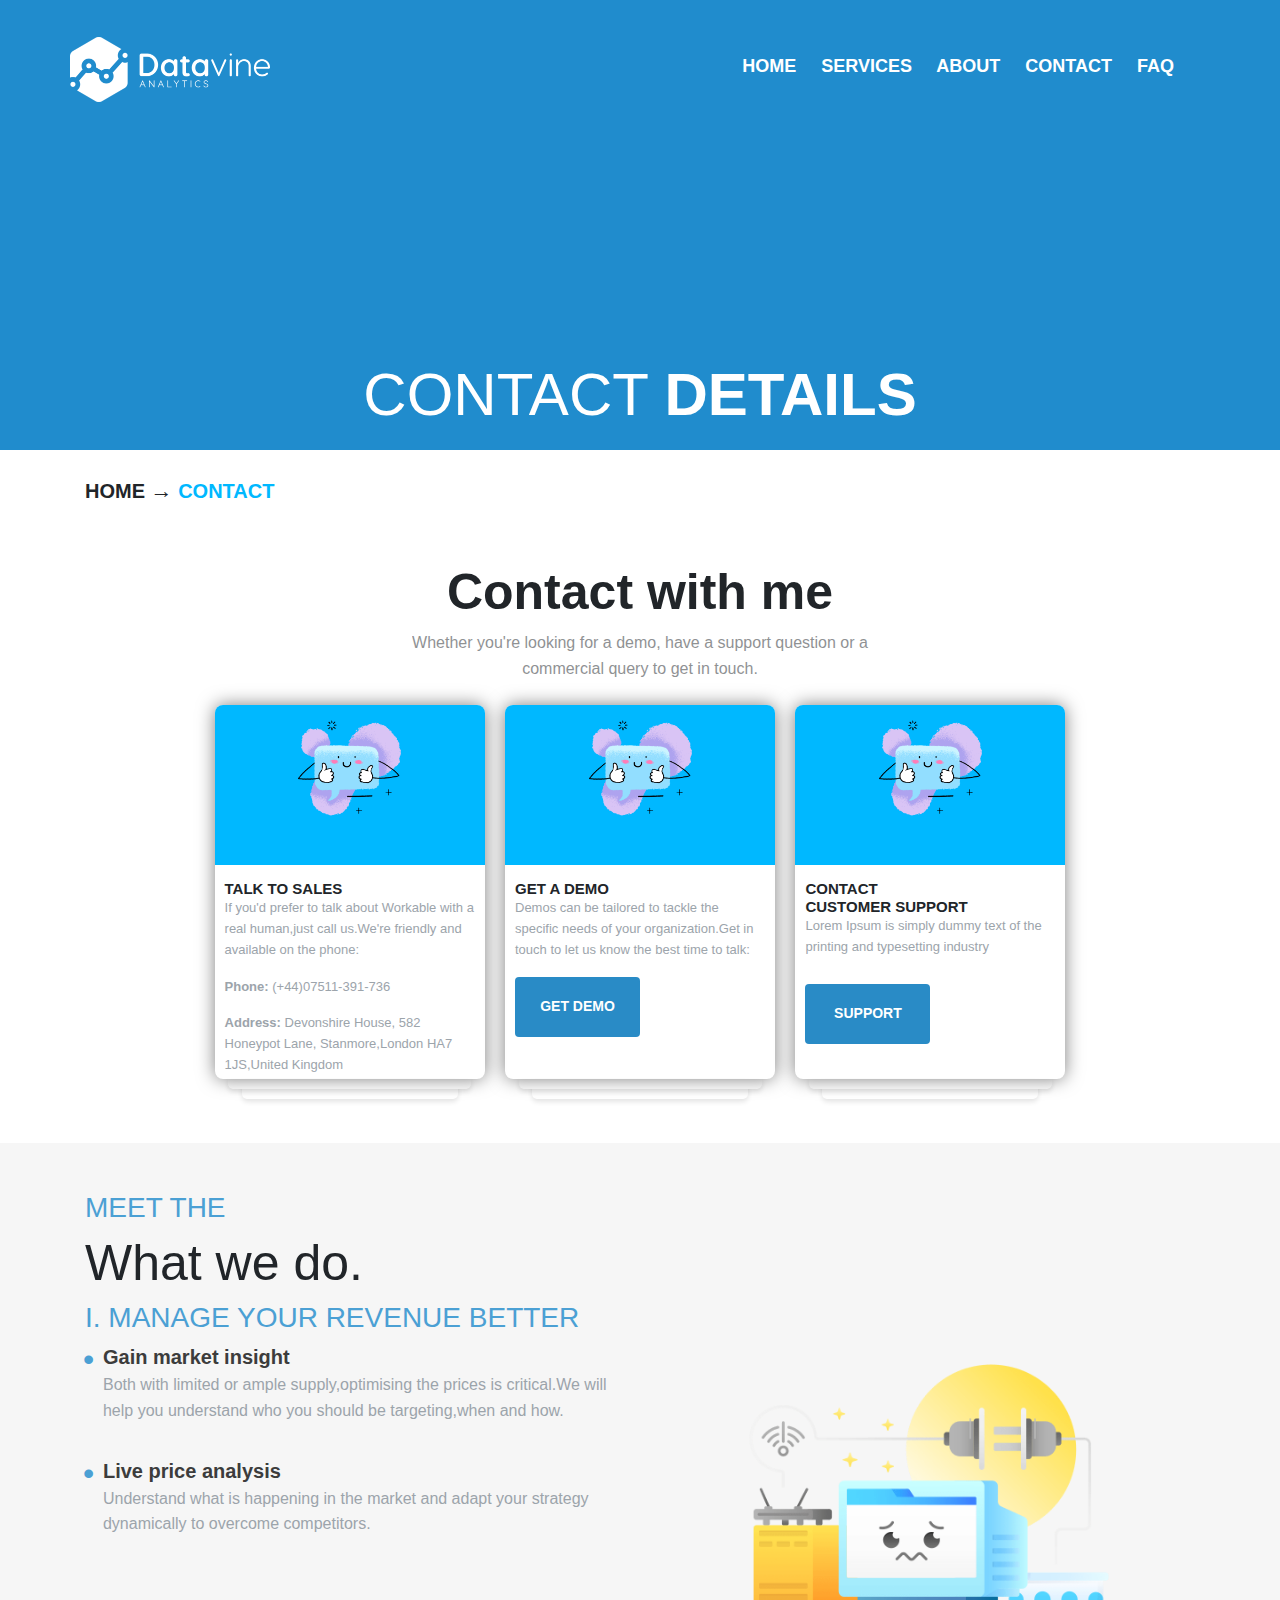
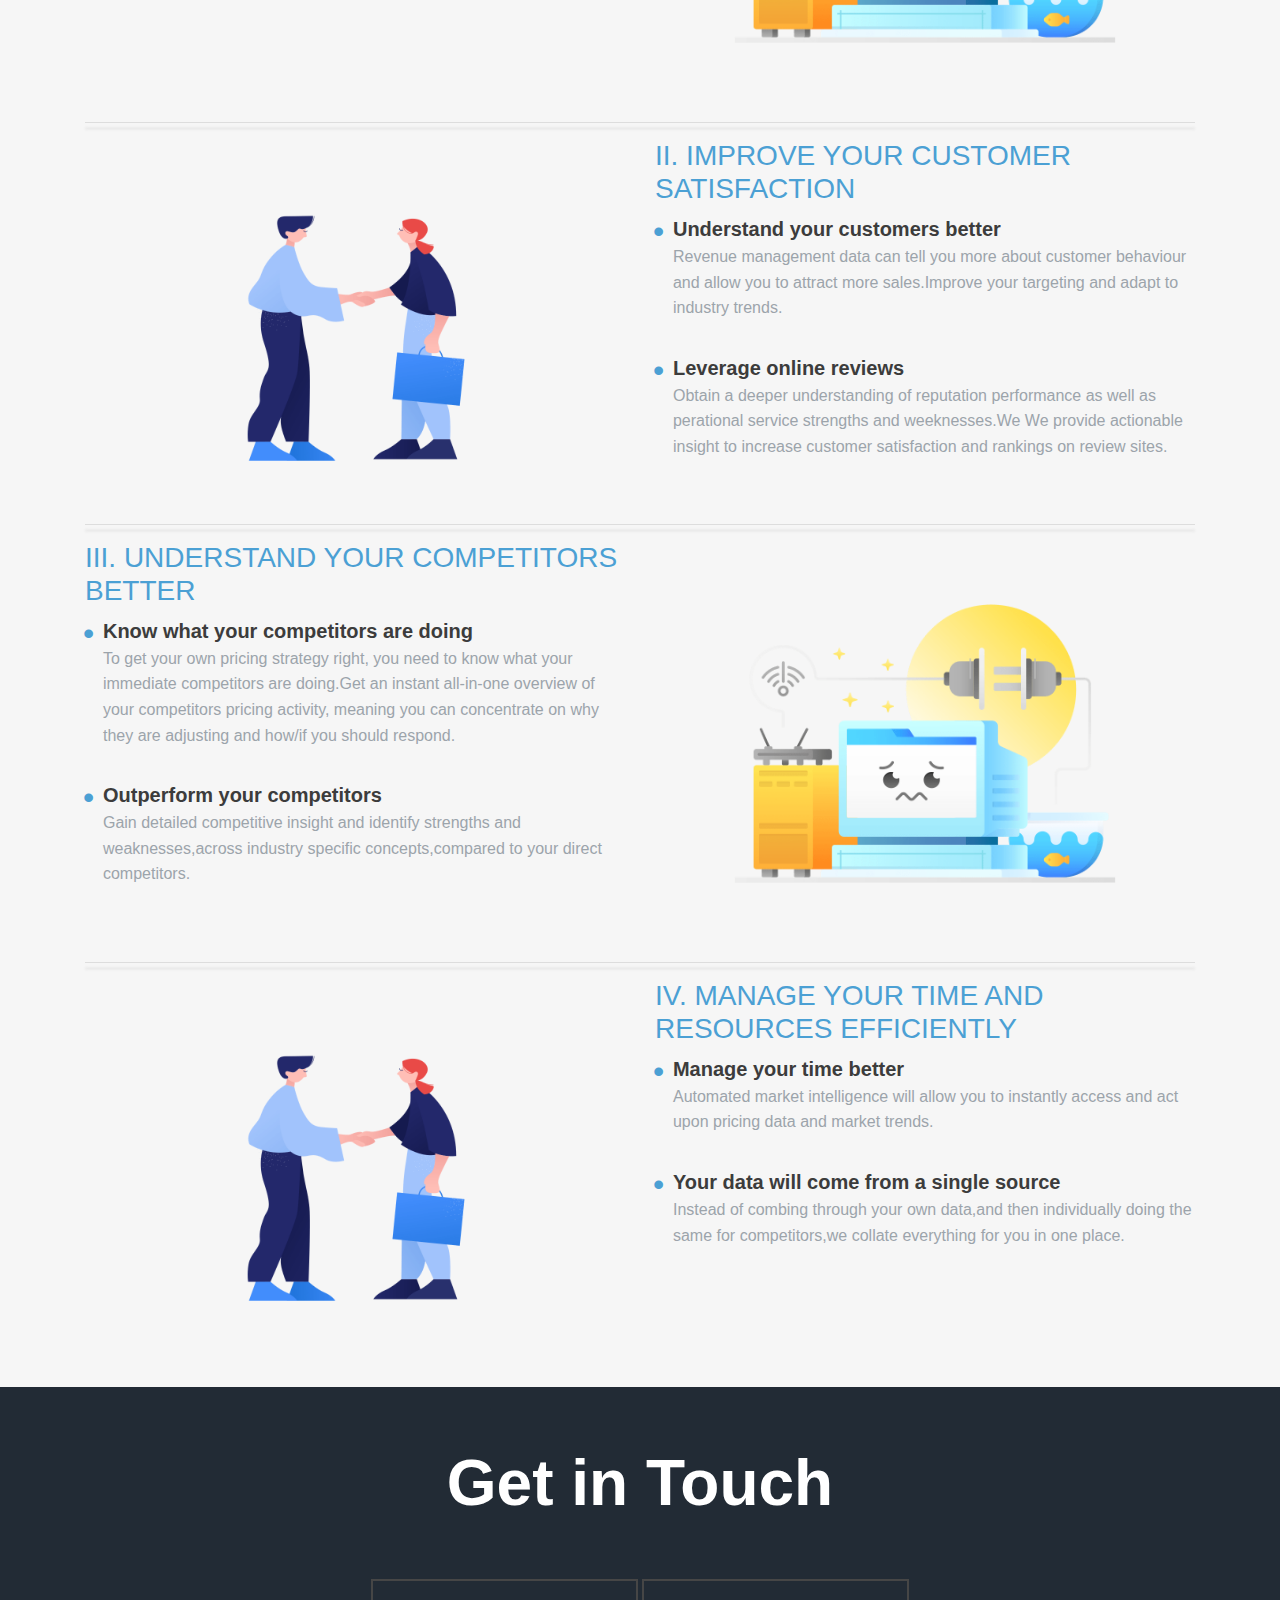
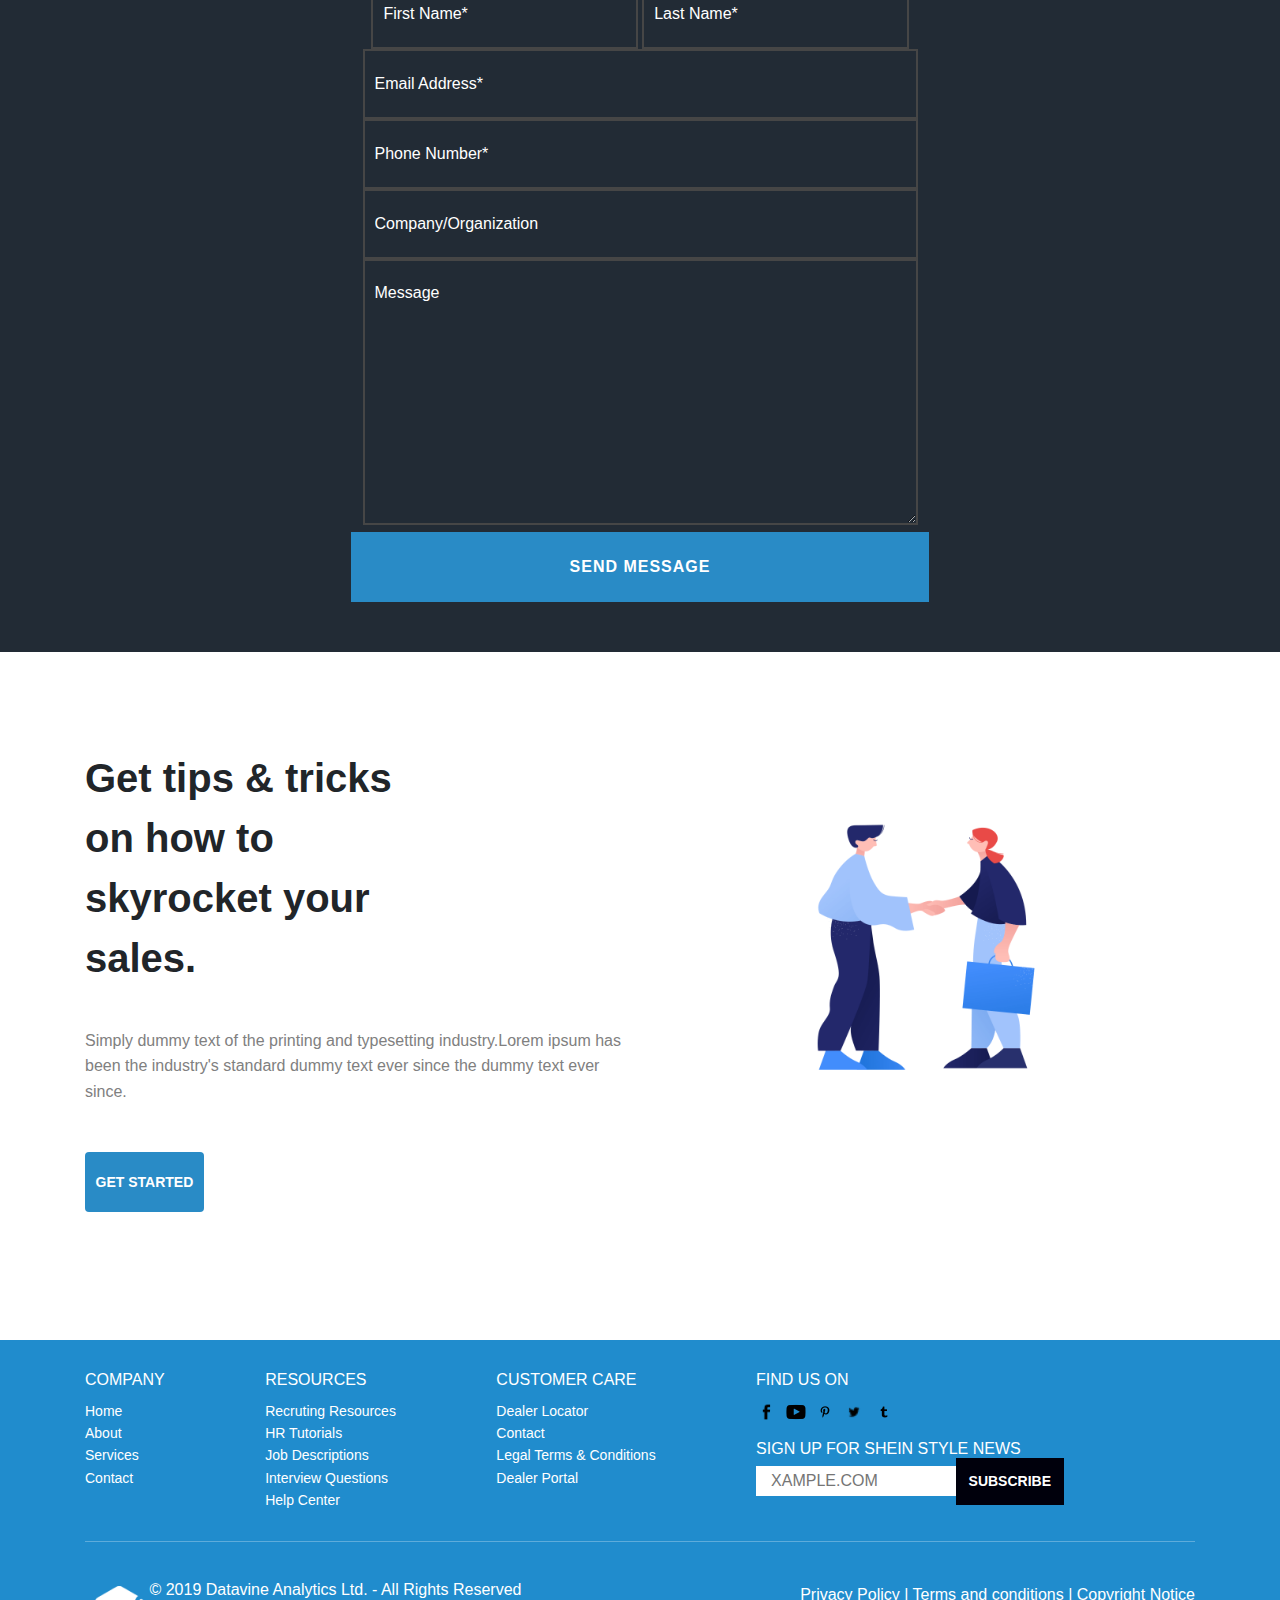
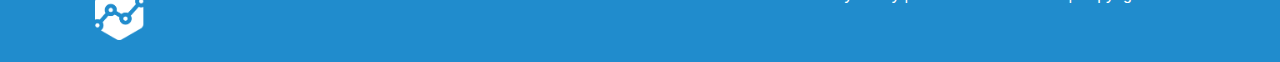
==== commit 81e1c247: "interm section 1,2,4" ====
--- a/index.html
+++ b/index.html
@@ -3,41 +3,63 @@
 <html>
   <link rel="stylesheet" href="index.css" />
   <head>
+    <link rel="stylesheet" href="https://stackpath.bootstrapcdn.com/bootstrap/4.3.1/css/bootstrap.min.css" integrity="sha384-ggOyR0iXCbMQv3Xipma34MD+dH/1fQ784/j6cY/iJTQUOhcWr7x9JvoRxT2MZw1T" crossorigin="anonymous">
+
     <title>Datavine</title>
   </head>
+
   <body>
+    <meta charset="utf-8">
+    <meta name="viewport" content="width=device-width, initial-scale=1, shrink-to-fit=no">
+
+    <script src="https://code.jquery.com/jquery-3.3.1.slim.min.js" integrity="sha384-q8i/X+965DzO0rT7abK41JStQIAqVgRVzpbzo5smXKp4YfRvH+8abtTE1Pi6jizo" crossorigin="anonymous"></script>
+    <script src="https://cdnjs.cloudflare.com/ajax/libs/popper.js/1.14.7/umd/popper.min.js" integrity="sha384-UO2eT0CpHqdSJQ6hJty5KVphtPhzWj9WO1clHTMGa3JDZwrnQq4sF86dIHNDz0W1" crossorigin="anonymous"></script>
+    <script src="https://stackpath.bootstrapcdn.com/bootstrap/4.3.1/js/bootstrap.min.js" integrity="sha384-JjSmVgyd0p3pXB1rRibZUAYoIIy6OrQ6VrjIEaFf/nJGzIxFDsf4x0xIM+B07jRM" crossorigin="anonymous"></script>
     <header class="header">
-      <div class="container">
-        <nav class="nav">
-          <div class="nav-logo left">
-            <img src="datavine-logo.png" class="logo" alt="logo" />
-          </div>
-          <div class="nav-link right">
-            <a href="#">HOME</a>
-            <a href="#">SERVICES</a>
-            <a href="#">ABOUT</a>
-            <a href="#">CONTACT</a>
-            <a href="#">FAQ</a>
-          </div>
+        <nav class="navbar">
+          <div class="container px-0 mt-4">
+
+            <div class="nav-logo">
+              <img src="datavine-logo.png" class="logo" alt="logo" />
+            </div>
+            <div class="nav-link">
+              <a href="#">HOME</a>
+              <a href="#">SERVICES</a>
+              <a href="#">ABOUT</a>
+              <a href="#">CONTACT</a>
+              <a href="#">FAQ</a>
+            </div>
+          </div>
+
         </nav>
-      </div>
-      <div class="contactText">CONTACT <span class="bold">DETAILS</span></div>
+        <div class="contactText text-center">CONTACT <span class="font-weight-bold">DETAILS</span></div>
     </header>
     <section class="section1">
-      <div class="parentCardContainer">
-        <div class="contactLink">
-          <span class="bold">HOME</span><span class="arrow"> &#8594;</span
-          ><span class="contact bold"> CONTACT</span>
-        </div>
-        <div class="contactWithText">Contact with me</div>
-        <div class="sectionSubText">
-          Whether you're looking for a demo, have a support question or a
-          commercial query to get in touch.
-        </div>
-
-        <ul class="boxListings">
-          <li>
-            <div class="card">
+      <div class="container">
+
+        <div class='row'>
+          <div class='col-sm-3 mt-4 mb-5 contactLink'>
+            <span class="font-weight-bold">HOME</span>
+            <span class="arrow"> &#8594;</span>
+            <span class="contact font-weight-bold"> CONTACT</span>
+          </div>
+        </div>
+        <div class='row'>
+          <div class='col-sm-3'></div>
+          <div class="col-sm-6 contactWithText">Contact with me</div>
+        </div>
+        <div class='row'>
+          <div class='col-sm-3'></div>
+          <div class=" col-sm-6  sectionSubText">
+            Whether you're looking for a demo, have a support question or a
+            commercial query to get in touch.
+          </div>
+        </div>
+
+        <div class="row mr-0 ml-0 text-center mb-3">
+          <div class='col-sm-12'>
+            <div class="col-sm-3 cardBox mr-3 px-0 mt-4 mb-5">
+              <div class='card'>
               <div class="shadowBox">
                 <div class="imgContainer">
                   <img
@@ -45,21 +67,22 @@
                     style="width:50%"
                     alt="cardImg1"
                   />
+                
                 </div>
-                <div class="container">
-                  <h4 class="bold">TALK TO SALES</h4>
-                  <p class="greyTextColor">
+                <div class="boxContainer">
+                  <h4 class="font-weight-bold mb-0">TALK TO SALES</h4>
+                  <p>
                     If you'd prefer to talk about Workable with a real
                     human,just call us.We're friendly and available on the
                     phone:
                   </p>
                   <p>
-                    <span class="bold">Phone: </span
-                    ><span class="greyTextColor">(+44)07511-391-736</span>
-                  </p>
-                  <p>
-                    <span class="bold">Address: </span
-                    ><span class="greyTextColor">
+                    <span class="font-weight-bold">Phone: </span
+                    ><span>(+44)07511-391-736</span>
+                  </p>
+                  <p>
+                    <span class="font-weight-bold">Address: </span
+                    ><span>
                       Devonshire House, 582 Honeypot Lane, Stanmore,London HA7
                       1JS,United Kingdom</span
                     >
@@ -68,64 +91,71 @@
               </div>
               <div class="stacks"></div>
             </div>
-          </li>
-          <li>
-            <div class="card secondCard">
-              <div class="shadowBox">
-                <div class="imgContainer">
-                  <img
-                    src="mirage-message-sent.png"
-                    style="width:50%"
-                    alt="cardImg2"
-                  />
+            </div>
+            <div class='col-sm-3 cardBox mr-3 px-0 mt-4 mb-5'>
+              <div class="card secondCard ">
+                <div class="shadowBox">
+                  <div class="imgContainer">
+                    <img
+                      src="mirage-message-sent.png"
+                      style="width:50%"
+                      alt="cardImg2"
+                    />
+                  </div>
+                  <div class="boxContainer">
+                    <h4 class="font-weight-bold mb-0">GET A DEMO</h4>
+                    <p>
+                      Demos can be tailored to tackle the specific needs of your
+                      organization.Get in touch to let us know the best time to
+                      talk:
+                    </p>
+                    <button>GET DEMO</button>
+                  </div>
                 </div>
-                <div class="container">
-                  <h4 class="bold">GET A DEMO</h4>
-                  <p class="greyTextColor">
-                    Demos can be tailored to tackle the specific needs of your
-                    organization.Get in touch to let us know the best time to
-                    talk:
-                  </p>
-                  <button>GET DEMO</button>
+                <div class="stacks"></div>
+              </div>
+            </div>
+            <div class='col-sm-3 cardBox px-0 mt-4 mb-5'>
+              <div class="card ">
+                <div class="shadowBox">
+                  <div class="imgContainer">
+                    <img
+                      src="mirage-message-sent.png"
+                      style="width:50%"
+                      alt="cardImg3"
+                    />
+                  </div>
+                  <div class="boxContainer">
+                    <h4 class="font-weight-bold mb-0">
+                      CONTACT<br />
+                      CUSTOMER SUPPORT
+                    </h4>
+                    <p class="mb26">
+                      Lorem Ipsum is simply dummy text of the printing and
+                      typesetting industry
+                    </p>
+                    <button>SUPPORT</button>
+                  </div>
                 </div>
+                <div class="stacks"></div>
               </div>
-              <div class="stacks"></div>
-            </div>
-          </li>
-          <li>
-            <div class="card">
-              <div class="shadowBox">
-                <div class="imgContainer">
-                  <img
-                    src="mirage-message-sent.png"
-                    style="width:50%"
-                    alt="cardImg3"
-                  />
-                </div>
-                <div class="container">
-                  <h4 class="bold">
-                    CONTACT<br />
-                    CUSTOMER SUPPORT
-                  </h4>
-                  <p class="greyTextColor mb26">
-                    Lorem Ipsum is simply dummy text of the printing and
-                    typesetting industry
-                  </p>
-                  <button>SUPPORT</button>
-                </div>
-              </div>
-              <div class="stacks"></div>
-            </div>
-          </li>
-        </ul>
+            </div>
+        </div>
+        </div>
       </div>
     </section>
+
+
+
+
+
+
     <section class="section2">
       <div class="container">
         <h3>MEET THE</h3>
         <h1 class="what-Text">What we do.</h1>
         <div class="row">
-          <div class="leftColumn">
+          <div class="col-sm-6">
             <div class="text-container">
               <h3>I. MANAGE YOUR REVENUE BETTER</h3>
               <ul>
@@ -147,18 +177,18 @@
               </ul>
             </div>
           </div>
-          <div class="rightColumn">
+          <div class="col-sm-6">
             <img src="img1.png" class="image1" alt="section2Img" />
           </div>
         </div>
         <hr />
         <div class="row">
-          <div class="leftColumn">
+          <div class="col-sm-6">
             <div class="image-container">
               <img src="img2.png" class="image1" alt="section2Img" />
             </div>
           </div>
-          <div class="rightColumn">
+          <div class="col-sm-6">
             <div class="text-container">
               <h3>II. IMPROVE YOUR CUSTOMER SATISFACTION</h3>
               <ul>
@@ -185,7 +215,7 @@
         </div>
         <hr />
         <div class="row">
-          <div class="leftColumn">
+          <div class="col-sm-6">
             <div class="text-container">
               <h3>III. UNDERSTAND YOUR COMPETITORS BETTER</h3>
               <ul>
@@ -210,7 +240,7 @@
               </ul>
             </div>
           </div>
-          <div class="rightColumn">
+          <div class="col-sm-6">
             <div class="image-container">
               <img src="img1.png" class="image1" alt="section2Img" />
             </div>
@@ -218,12 +248,12 @@
         </div>
         <hr />
         <div class="row">
-          <div class="leftColumn">
+          <div class="col-sm-6">
             <div class="image-container">
               <img src="img2.png" class="image1" alt="section2Img" />
             </div>
           </div>
-          <div class="rightColumn">
+          <div class="col-sm-6">
             <div class="text-container">
               <h3>IV. MANAGE YOUR TIME AND RESOURCES EFFICIENTLY</h3>
               <ul>
@@ -271,7 +301,8 @@
 
     <section class="section4">
       <div class="container">
-        <div class="leftColumn">
+        <div class='row'>
+        <div class="col-sm-6">
           <div class="heading">
             Get tips & tricks on how to skyrocket your sales.
           </div>
@@ -282,10 +313,11 @@
           </div>
           <button type="submit">GET STARTED</button>
         </div>
-        <div class="rightColumn">
+        <div class="col-sm-6">
           <img src="img2.png" class="image1" alt="img2" />
         </div>
       </div>
+    </div>
     </section>
 
     <footer>
--- a/index.css
+++ b/index.css
@@ -18,10 +18,10 @@
   margin-top: 5px;
 }
 
+
+
 .nav-link {
   color: white;
-  margin-right: 20px;
-  top: 25px;
   font-size: 18px;
   font-family: sans-serif;
   position: relative;
@@ -43,23 +43,16 @@
 }
 
 .contactText {
-  position: absolute;
-  top: 80%;
-  font-size: 60px;
-  color: white;
-  left: 50%;
-  transform: translate(-50%, -50%);
+  font-size: 60px; 
+  color: white; 
+  margin-top:15rem;
   font-family: sans-serif;
 }
 
-.bold {
-  font-weight: bold;
-}
+
 
 .contactLink {
-  margin-top: 25px;
   font-size: 20px;
-  float: left;
 }
 .contactLink .contact {
   color: #00b8ff;
@@ -74,17 +67,12 @@
   font-weight: bold;
   font-family: sans-serif;
   font-size: 50px;
-  padding: 20px;
-  content: "";
-  clear: both;
+
 }
 
 .sectionSubText {
-  left: 0;
-  right: 0;
-  margin: auto;
+
   text-align: center;
-  width: 38%;
   opacity: 0.5;
   line-height: 1.6;
 }
@@ -93,22 +81,22 @@
 }
 
 .boxListings {
-  list-style-type: none;
+  /* list-style-type: none;
   margin: 30px auto 110px;
-  width: 1000px;
-}
-
-.boxListings li {
-  width: 29%;
-  display: inline-block;
-  margin: 0 20px;
+  width: 1000px; */
+}
+
+.cardBox {
+  display: inline-block;
   height: 374px;
   border-radius: 6px;
   vertical-align: top;
+  padding:0px;
 }
 
 .card {
   height: 100%;
+  border:none !important;
 }
 
 .card .shadowBox {
@@ -160,12 +148,10 @@
   margin-top: 5px;
 }
 
-.card .container {
+.card .boxContainer {
   padding: 10px;
   font-size: 13px;
   text-align: left;
-  padding-left: 30px;
-  padding-right: 30px;
 }
 
 .card button {
@@ -239,8 +225,7 @@
 }
 
 .image1 {
-  width: 450px;
-  text-align: center;
+  width: 100%;
 }
 
 .leftColumn,
@@ -349,14 +334,8 @@
   margin-bottom: 8rem;
 }
 
-.section4 .leftColumn {
-  max-width: 60%;
-  display: inline-block;
-}
-.section4 .rightColumn {
-  display: inline;
-}
-.section4 .leftColumn .heading {
+
+.section4 .heading {
   font-size: 40px;
   width: 65%;
   font-weight: bold;
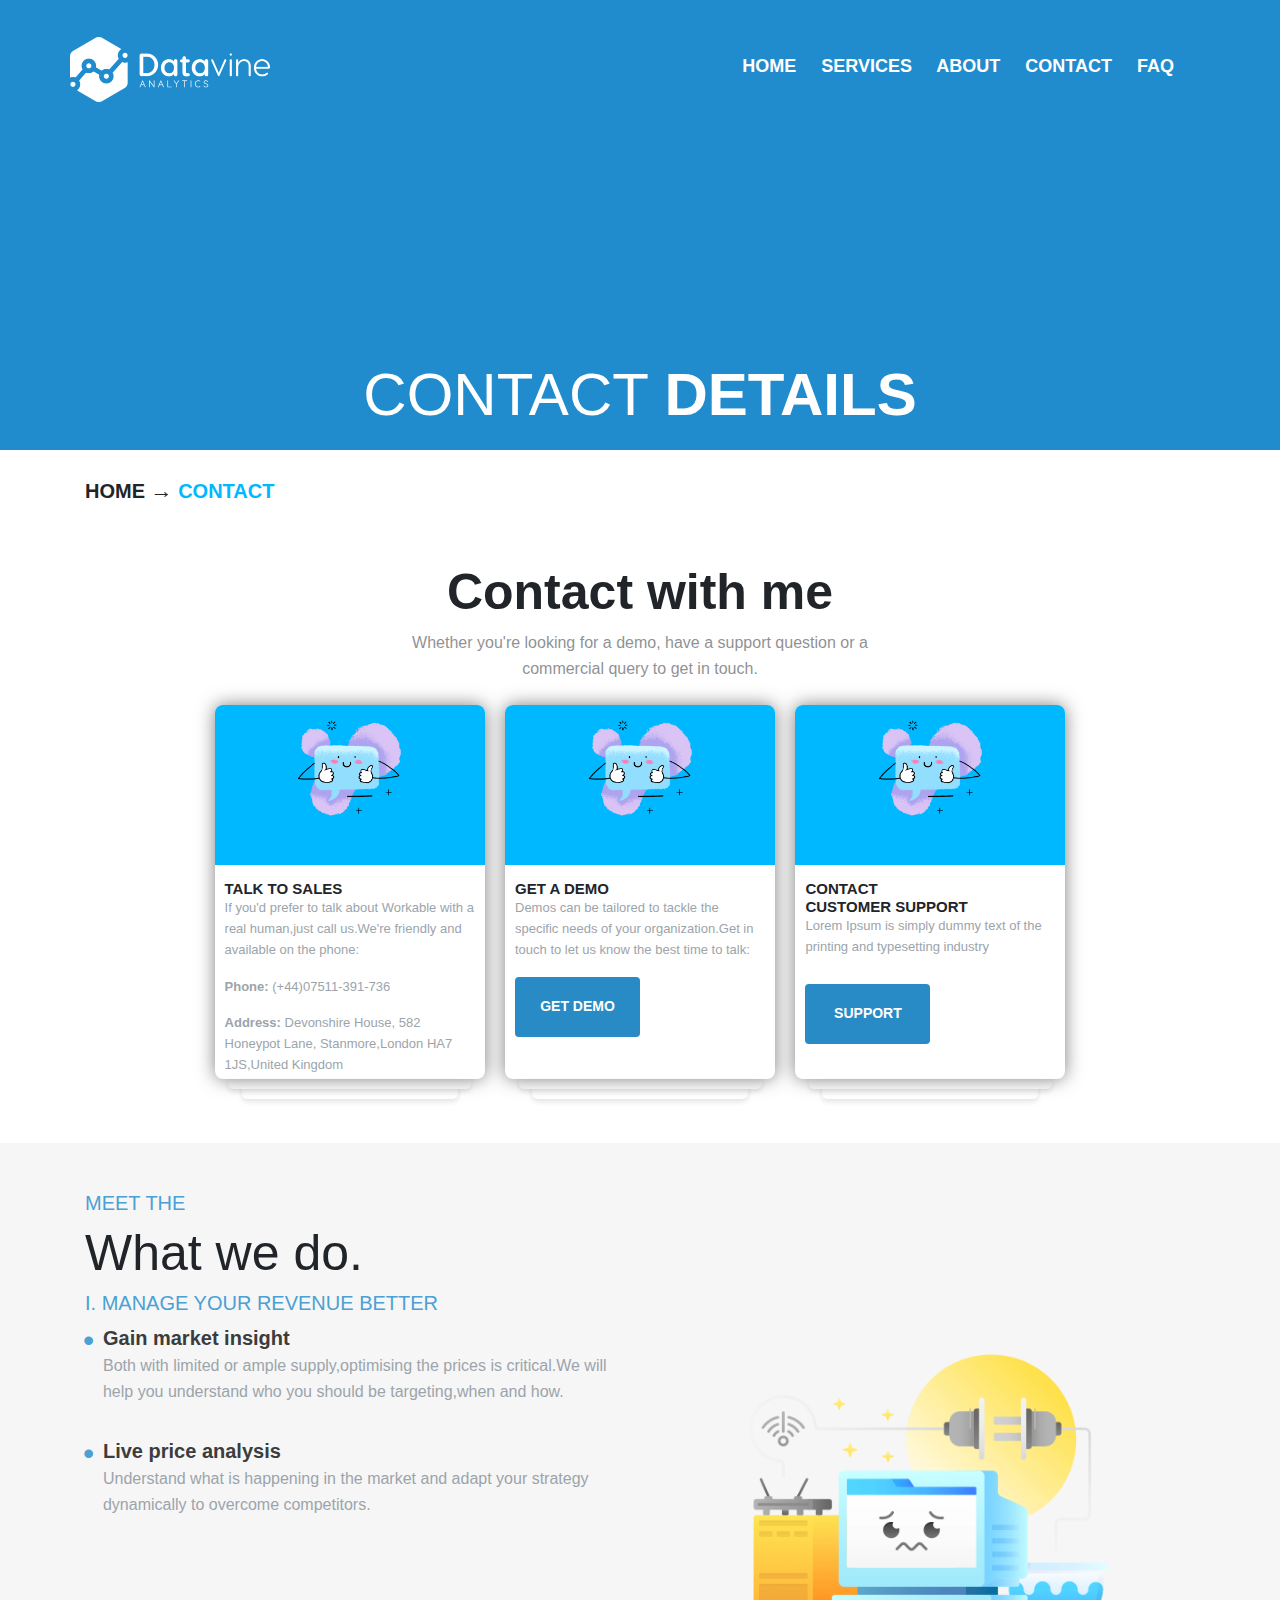
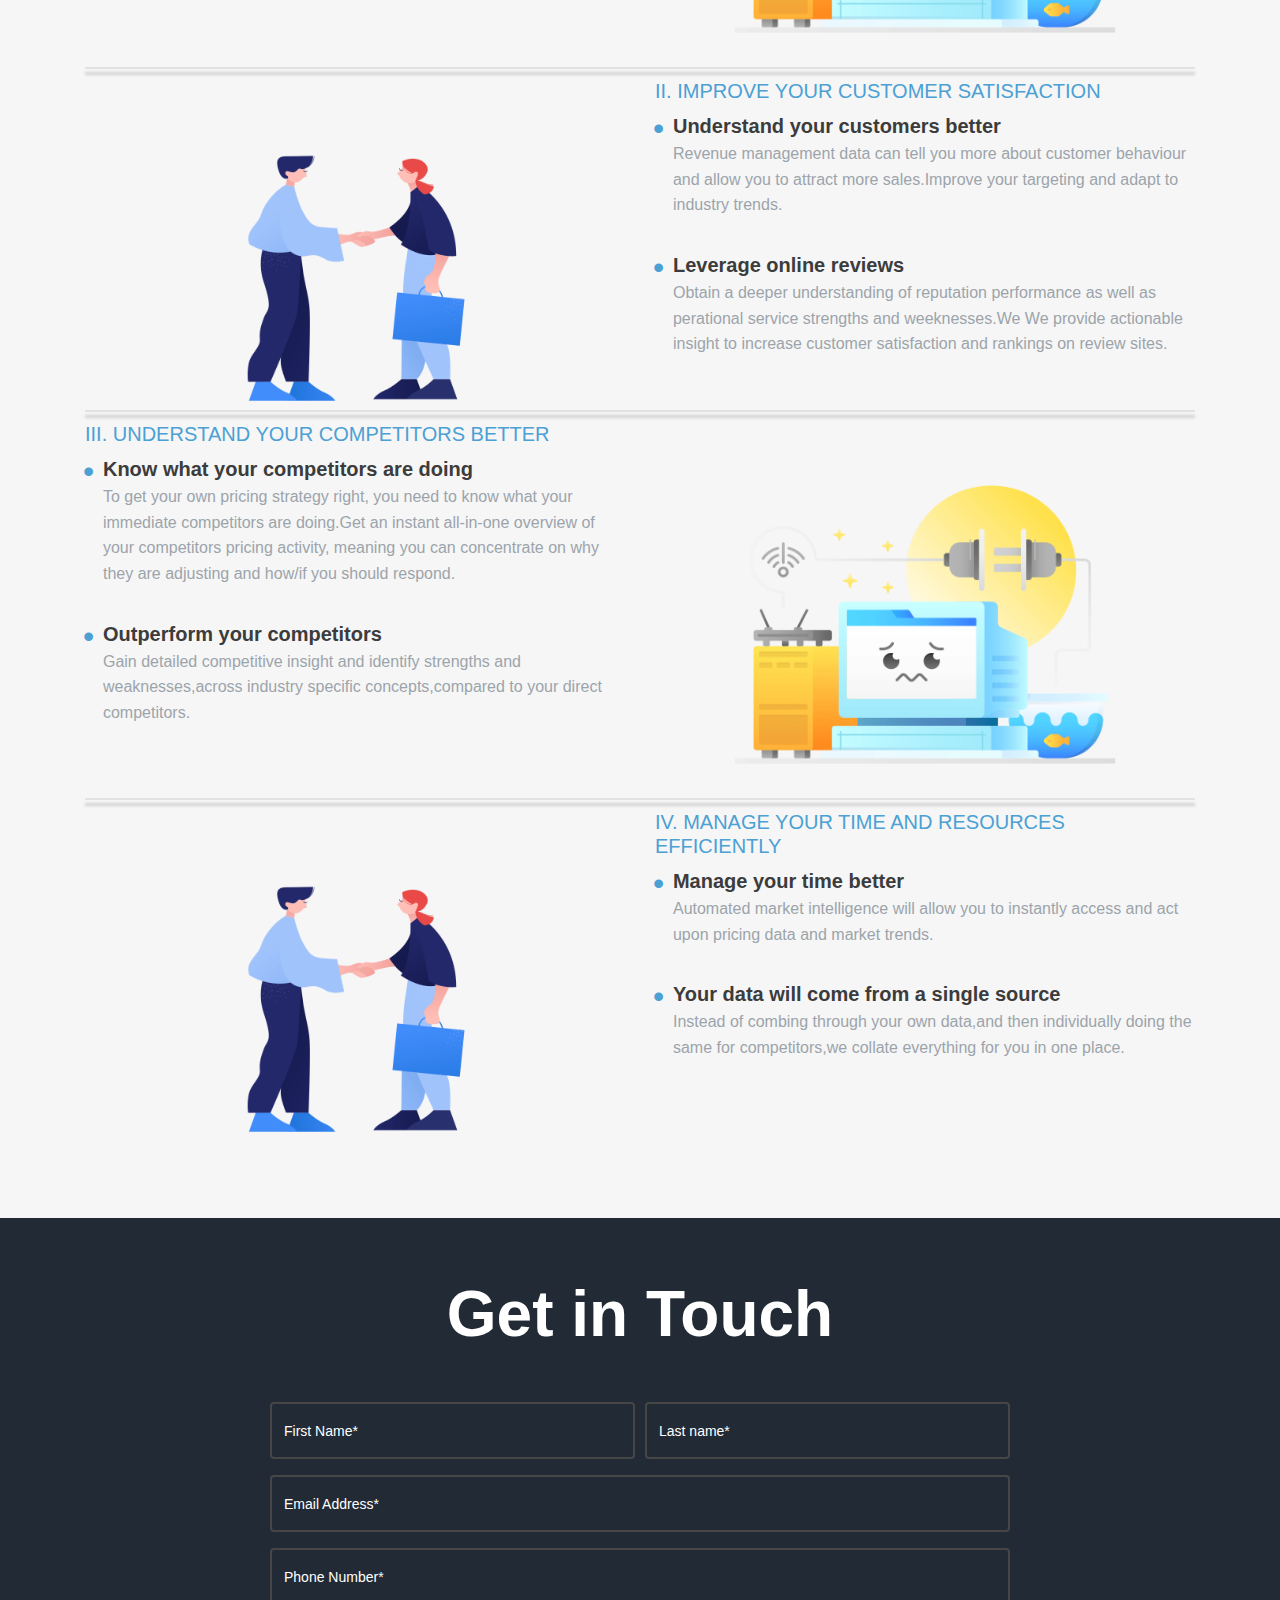
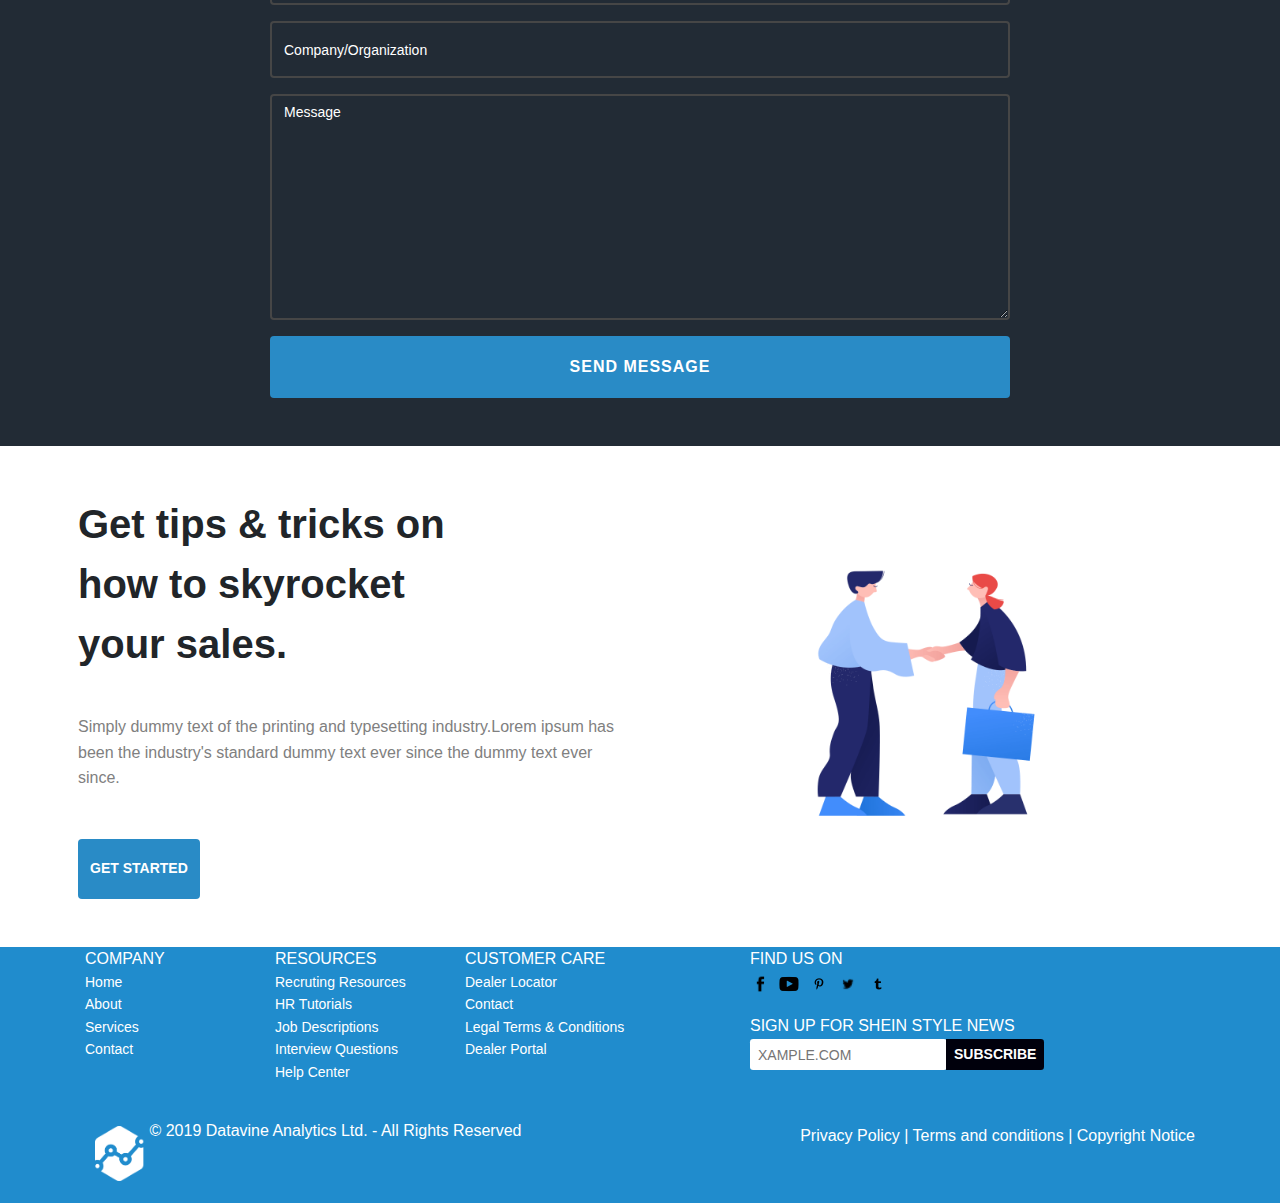
==== commit 74e15be8: "footer left" ====
--- a/index.html
+++ b/index.html
@@ -1,9 +1,9 @@
 <!DOCTYPE html>
 
 <html>
-  <link rel="stylesheet" href="index.css" />
   <head>
     <link rel="stylesheet" href="https://stackpath.bootstrapcdn.com/bootstrap/4.3.1/css/bootstrap.min.css" integrity="sha384-ggOyR0iXCbMQv3Xipma34MD+dH/1fQ784/j6cY/iJTQUOhcWr7x9JvoRxT2MZw1T" crossorigin="anonymous">
+    <link rel="stylesheet" href="index.css" />
 
     <title>Datavine</title>
   </head>
@@ -145,22 +145,17 @@
       </div>
     </section>
 
-
-
-
-
-
     <section class="section2">
       <div class="container">
-        <h3>MEET THE</h3>
+        <h5>MEET THE</h5>
         <h1 class="what-Text">What we do.</h1>
         <div class="row">
           <div class="col-sm-6">
-            <div class="text-container">
-              <h3>I. MANAGE YOUR REVENUE BETTER</h3>
+            <div>
+              <h5>I. MANAGE YOUR REVENUE BETTER</h5>
               <ul>
                 <li>
-                  <span>Gain market insight </span>
+                  <span  class='font-weight-bold'>Gain market insight </span>
                   <p>
                     Both with limited or ample supply,optimising the prices is
                     critical.We will help you understand who you should be
@@ -168,7 +163,7 @@
                   </p>
                 </li>
                 <li>
-                  <span>Live price analysis</span>
+                  <span  class='font-weight-bold'>Live price analysis</span>
                   <p>
                     Understand what is happening in the market and adapt your
                     strategy dynamically to overcome competitors.
@@ -189,11 +184,11 @@
             </div>
           </div>
           <div class="col-sm-6">
-            <div class="text-container">
-              <h3>II. IMPROVE YOUR CUSTOMER SATISFACTION</h3>
+            <div>
+              <h5>II. IMPROVE YOUR CUSTOMER SATISFACTION</h5>
               <ul>
                 <li>
-                  <span>Understand your customers better</span>
+                  <span class='font-weight-bold'>Understand your customers better</span>
                   <p>
                     Revenue management data can tell you more about customer
                     behaviour and allow you to attract more sales.Improve your
@@ -201,7 +196,7 @@
                   </p>
                 </li>
                 <li>
-                  <span>Leverage online reviews</span>
+                  <span class='font-weight-bold'>Leverage online reviews</span>
                   <p>
                     Obtain a deeper understanding of reputation performance as
                     well as perational service strengths and weeknesses.We We
@@ -216,11 +211,11 @@
         <hr />
         <div class="row">
           <div class="col-sm-6">
-            <div class="text-container">
-              <h3>III. UNDERSTAND YOUR COMPETITORS BETTER</h3>
+            <div>
+              <h5>III. UNDERSTAND YOUR COMPETITORS BETTER</h5>
               <ul>
                 <li>
-                  <span>Know what your competitors are doing</span>
+                  <span  class='font-weight-bold'>Know what your competitors are doing</span>
                   <p>
                     To get your own pricing strategy right, you need to know
                     what your immediate competitors are doing.Get an instant
@@ -230,7 +225,7 @@
                   </p>
                 </li>
                 <li>
-                  <span>Outperform your competitors</span>
+                  <span  class='font-weight-bold'>Outperform your competitors</span>
                   <p>
                     Gain detailed competitive insight and identify strengths and
                     weaknesses,across industry specific concepts,compared to
@@ -254,18 +249,18 @@
             </div>
           </div>
           <div class="col-sm-6">
-            <div class="text-container">
-              <h3>IV. MANAGE YOUR TIME AND RESOURCES EFFICIENTLY</h3>
+            <div>
+              <h5>IV. MANAGE YOUR TIME AND RESOURCES EFFICIENTLY</h5>
               <ul>
                 <li>
-                  <span>Manage your time better</span>
+                  <span  class='font-weight-bold'>Manage your time better</span>
                   <p>
                     Automated market intelligence will allow you to instantly
                     access and act upon pricing data and market trends.
                   </p>
                 </li>
                 <li>
-                  <span>Your data will come from a single source</span>
+                  <span class='font-weight-bold'>Your data will come from a single source</span>
                   <p>
                     Instead of combing through your own data,and then
                     individually doing the same for competitors,we collate
@@ -281,31 +276,55 @@
 
     <section class="section3">
       <div class="container">
-        <div class="heading">Get in Touch</div>
-        <form class="form">
-          <input type="text" id="fname" value="First Name*" />
-          <input type="text" value="Last Name*" id="lname" />
-          <br />
-          <input type="email" value="Email Address*" />
-          <br />
-          <input type="tel" value="Phone Number*" />
-          <br />
-          <input type="text" value="Company/Organization" />
-          <br />
-          <textarea name="message" rows="10" cols="30">Message</textarea>
-          <br />
-          <button type="submit">SEND MESSAGE</button>
-        </form>
+        <div class='row'>
+          <div class='col-3'></div>
+          <div class="col-6 text-center font-weight-bold mb-4">
+            <div class='heading '>Get in Touch</div></div>
+        </div>
+        <div class='row'>
+        <div class='col-8 mx-auto'>
+          <form>
+            <div class="form-row">
+              <div class="col-6 pl-0">
+                <input type="text" class="form-control mt-3" placeholder="First Name*">
+              </div>
+              <div class="col-6 pr-0">
+                <input type="text" class="form-control mt-3" placeholder="Last name*">
+              </div>
+            </div>
+            <div class="form-row">
+              <input type="email" class="form-control mt-3"  placeholder="Email Address*">
+            </div>
+            <div class="form-row">
+              <input type="tel" class="form-control mt-3"  placeholder="Phone Number*">
+            </div>
+            <div class="form-row">
+              <input type="text" class="form-control mt-3"  placeholder="Company/Organization">
+            </div>
+            <div class="form-row">
+              <textarea placeholder="Message" class="form-control mt-3" rows="10" cols="30"></textarea>
+            </div>
+            <div class="form-row">
+              <button type="submit" class="form-control mb-5 mt-3">SEND MESSAGE</button>
+            </div>
+          </form>
+      </div>
+      </div>
+
       </div>
     </section>
 
     <section class="section4">
-      <div class="container">
-        <div class='row'>
-        <div class="col-sm-6">
-          <div class="heading">
-            Get tips & tricks on how to skyrocket your sales.
-          </div>
+      <div class="container mt-5 mb-5">
+        <div class='row'>
+        <div class="col-sm-6 px-2">
+          <div class='row ml-0'>
+
+            <div class="heading  font-weight-bold col-sm-4 col-sm-8 px-0">
+              Get tips & tricks on how to skyrocket your sales.
+            </div>
+          </div>
+
           <div class="content">
             Simply dummy text of the printing and typesetting industry.Lorem
             ipsum has been the industry's standard dummy text ever since the
@@ -322,8 +341,106 @@
 
     <footer>
       <div class="container">
-        <section>
-          <ul class="footerUpperSec">
+        <div class='row'>
+          <div class='col-sm-2'>
+              <h7>COMPANY</h7>
+              <ul class="innerList">
+                <li>Home</li>
+                <li>About</li>
+                <li>Services</li>
+                <li>Contact</li>
+              </ul>
+          </div>
+        <div class='col-sm-2'>
+          <h7>RESOURCES</h7>
+          <ul class="innerList">
+            <li>Recruting Resources</li>
+            <li>HR Tutorials</li>
+            <li>Job Descriptions</li>
+            <li>Interview Questions</li>
+            <li>Help Center</li>
+          </ul>
+        </div>
+        <div class='col-sm-2'>
+          <h7>CUSTOMER CARE</h7>
+          <ul class="innerList">
+            <li>Dealer Locator</li>
+            <li>Contact</li>
+            <li>Legal Terms & Conditions</li>
+            <li>Dealer Portal</li>
+          </ul>
+        </div>
+        <div class='col-sm-1'>
+        </div>
+        <div class='col-sm-4'>
+          <h7>FIND US ON</h7>
+
+            <ul class="socialSubList">
+              <li class="social-icon">
+                <a href="https://www.facebook.com/" target="_blank">
+                  <img src="fb.png" alt="fbIcon" width="20" height="20" />
+                </a>
+              </li>
+              <li class="social-icon">
+                <a href="https://www.youtube.com/" target="_blank">
+                  <img
+                    src="youtube.png"
+                    alt="youtubeIcon"
+                    width="20"
+                    height="20"
+                  />
+                </a>
+              </li>
+              <li class="social-icon">
+                <a href="https://www.pinterest.com/" target="_blank">
+                  <img
+                    src="pinterest.png"
+                    alt="pinterestIcon"
+                    width="20"
+                    height="20"
+                  />
+                </a>
+              </li>
+              <li class="social-icon">
+                <a href="https://www.twitter.com/" target="_blank">
+                  <img
+                    src="twitter.png"
+                    alt="twitterIcon"
+                    width="20"
+                    height="20"
+                  />
+                </a>
+              </li>
+              <li class="social-icon">
+                <a href="https://www.tumblr.com/" target="_blank">
+                  <img
+                    src="tumblr.png"
+                    alt="tumblrIcon"
+                    width="20"
+                    height="20"
+                  />
+                </a>
+              </li>
+
+
+
+            </ul>
+            <h6 class="signUpText">SIGN UP FOR SHEIN STYLE NEWS</h6>
+
+            <form class="input-group mt-1">
+
+              <input type="text" class=" form-control-sm inputBox" placeholder="XAMPLE.COM">
+              <div class="input-group-append">
+                <button class="btn btn-sm btn-outline-white my-0 subBtn" type="button">SUBSCRIBE</button>
+              </div>
+            </form>
+        </div>
+
+
+
+
+        </div>
+          <!-- <ul class="footerUpperSec">
             <li class="footerList">
               <h5>COMPANY</h5>
               <ul class="innerList">
@@ -406,7 +523,7 @@
                 <button class="subBtn">SUBSCRIBE</button>
               </ul>
             </li>
-          </ul>
+          </ul> -->
           <div>
             <div class="subFooterLeft">
               <div class="footerLogo">
@@ -424,7 +541,6 @@
               Privacy Policy | Terms and conditions | Copyright Notice
             </span>
           </div>
-        </section>
       </div>
     </footer>
   </body>
--- a/index.css
+++ b/index.css
@@ -80,11 +80,6 @@
   color: grey;
 }
 
-.boxListings {
-  /* list-style-type: none;
-  margin: 30px auto 110px;
-  width: 1000px; */
-}
 
 .cardBox {
   display: inline-block;
@@ -204,10 +199,7 @@
 
 .section3 .heading {
   color: white;
-  text-align: center;
   font-size: 4rem;
-  font-weight: bold;
-  margin-bottom: 3rem;
 }
 
 .row p {
@@ -220,7 +212,7 @@
   margin-bottom: -10px;
 }
 
-.container h3 {
+.container h5 {
   color: #4ba0d4;
 }
 
@@ -228,25 +220,13 @@
   width: 100%;
 }
 
-.leftColumn,
-.rightColumn {
-  max-width: 50%;
-  width: 50%;
-}
-.leftColumn {
-  display: inline-block;
-}
-.rightColumn {
-  float: right;
-}
 
 .section2 ul {
   padding: 0;
 }
 
-.text-container span {
+.section2 span {
   font-size: 20px;
-  font-weight: bold;
 }
 
 .section2 ul li {
@@ -283,28 +263,19 @@
   margin: -30px auto 10px;
 }
 
-.form {
-  text-align: center;
-}
-
-input {
+
+.form-control {
   background-color: transparent;
   border: solid 2px #464646;
-  margin-bottom: 10px;
-  margin-top: 10px;
-  padding-left: 10px;
-  width: 50%;
-  font-size: 14px;
-  height: 70px;
-  color: white;
-}
-
-#fname,
-#lname {
-  width: 24%;
-}
-
-textarea {
+  font-size: 14px;
+  height:calc(2.5em + 1.25rem + 2px);
+}
+.form-control::-webkit-input-placeholder {
+  color: white;
+}
+
+
+/* textarea {
   width: 50%;
   background: transparent;
   border: solid 2px #464646;
@@ -314,14 +285,11 @@
   padding-top: 20px;
   margin-top: 10px;
   color: white;
-}
+} */
 
 .section3 button {
   background-color: #298bc6;
   border: none;
-  width: 52%;
-  margin-bottom: 50px;
-  height: 70px;
   color: white;
   font-size: 16px;
   letter-spacing: 1px;
@@ -329,16 +297,8 @@
   font-weight: bold;
 }
 
-.section4 .container {
-  margin-top: 6rem;
-  margin-bottom: 8rem;
-}
-
-
 .section4 .heading {
   font-size: 40px;
-  width: 65%;
-  font-weight: bold;
 }
 
 .section4 .content {
@@ -361,6 +321,7 @@
 
 footer {
   background-color: #208ccd;
+  color: white;
 }
 
 .list {
@@ -421,22 +382,16 @@
 }
 
 .subBtn {
-  padding: 13px;
   background-color: #00000c;
   border: none;
-  margin-left: -6px;
   font-weight: bolder;
   color: white;
   font-size: 14px;
 }
 
 .inputBox {
-  padding: 15px 0 15px 15px;
   background: white;
-  width: 200px;
-  border: none;
-  height: 12px;
-  margin-right: 1px;
+  border: none;
 }
 
 .socialSubList {
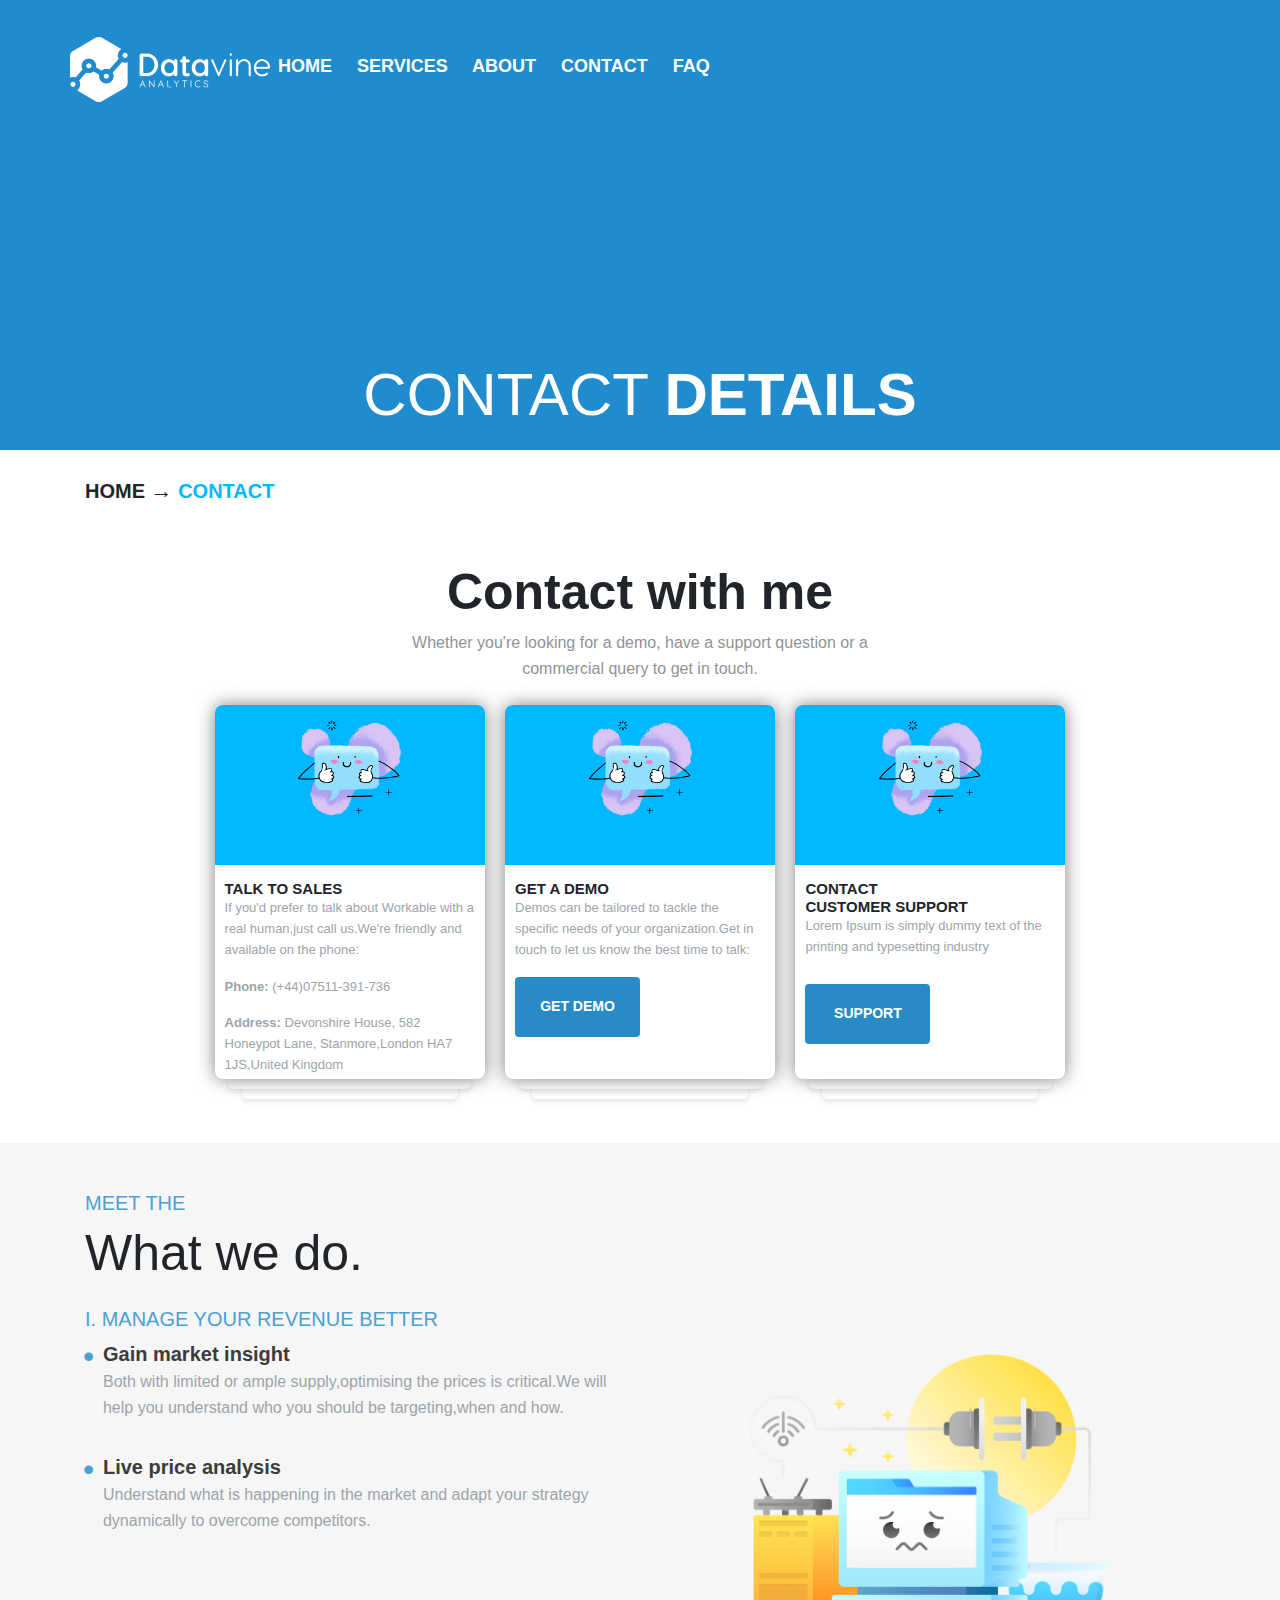
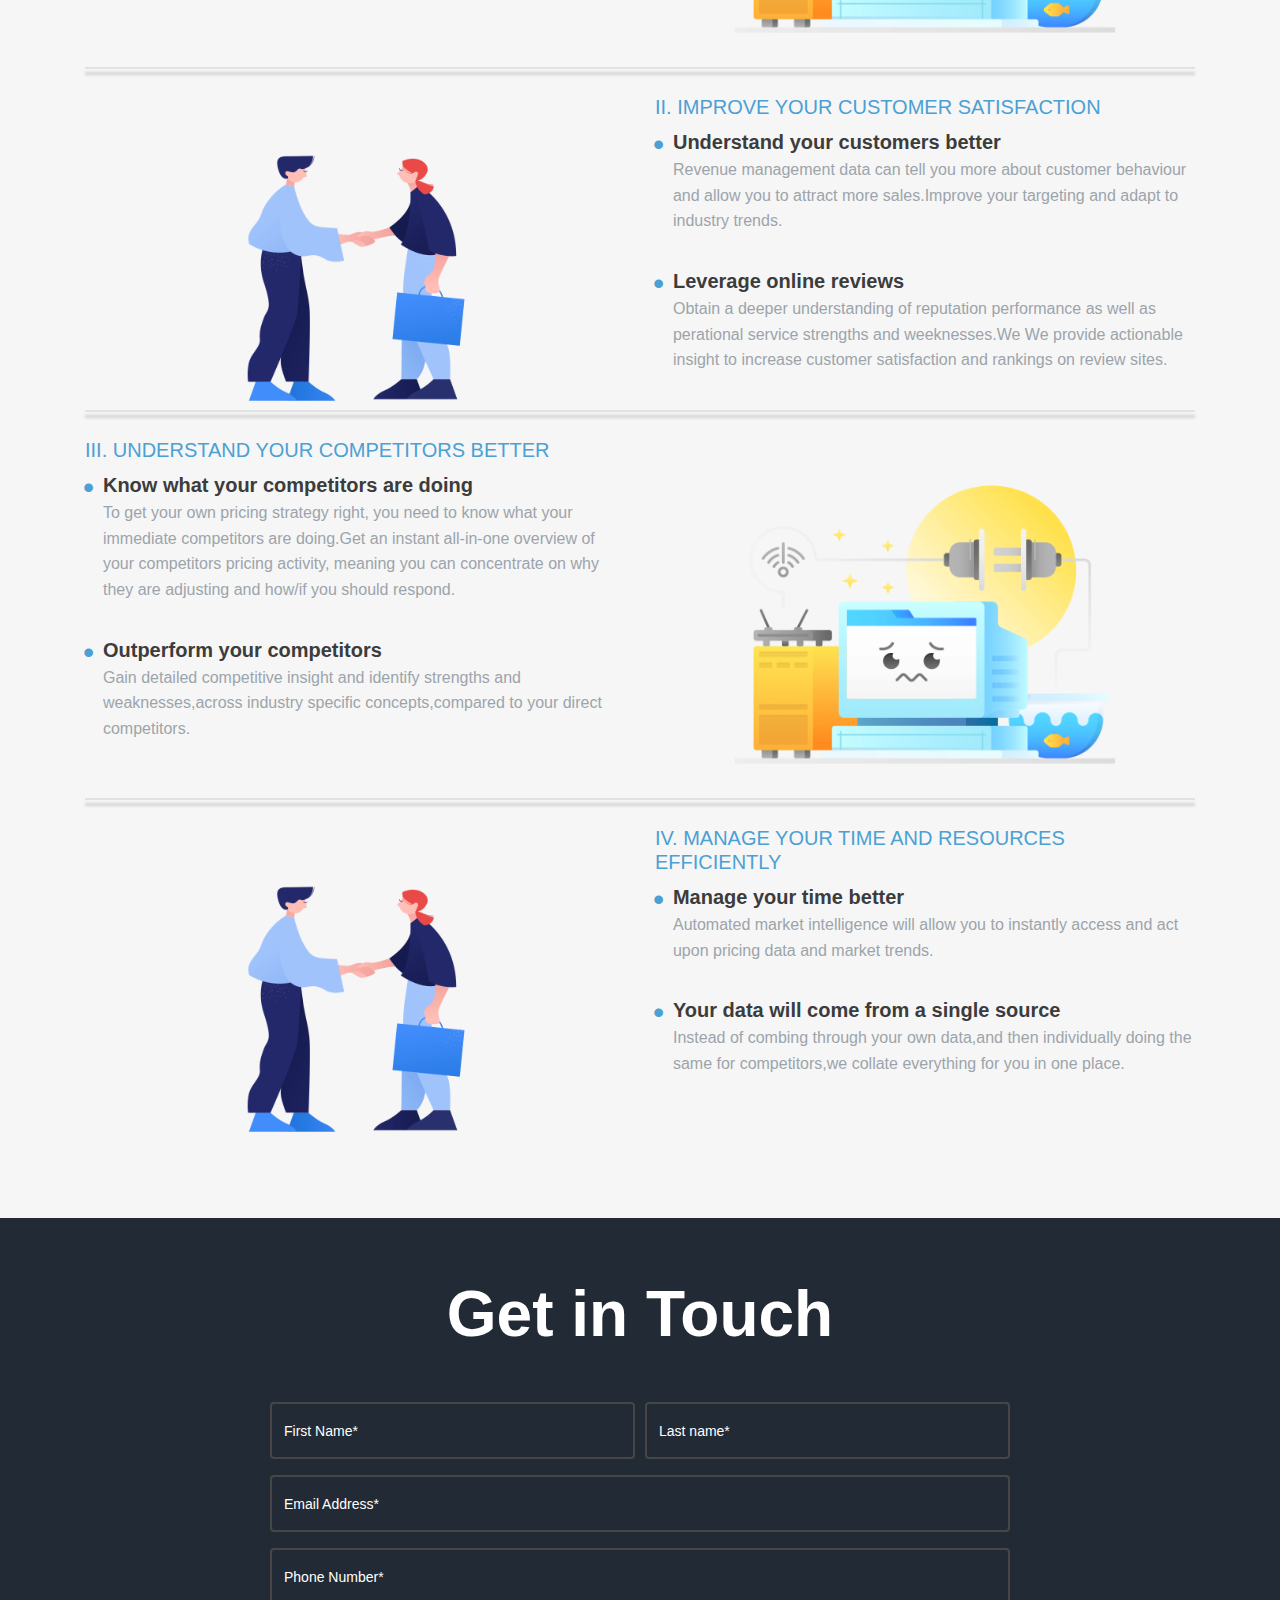
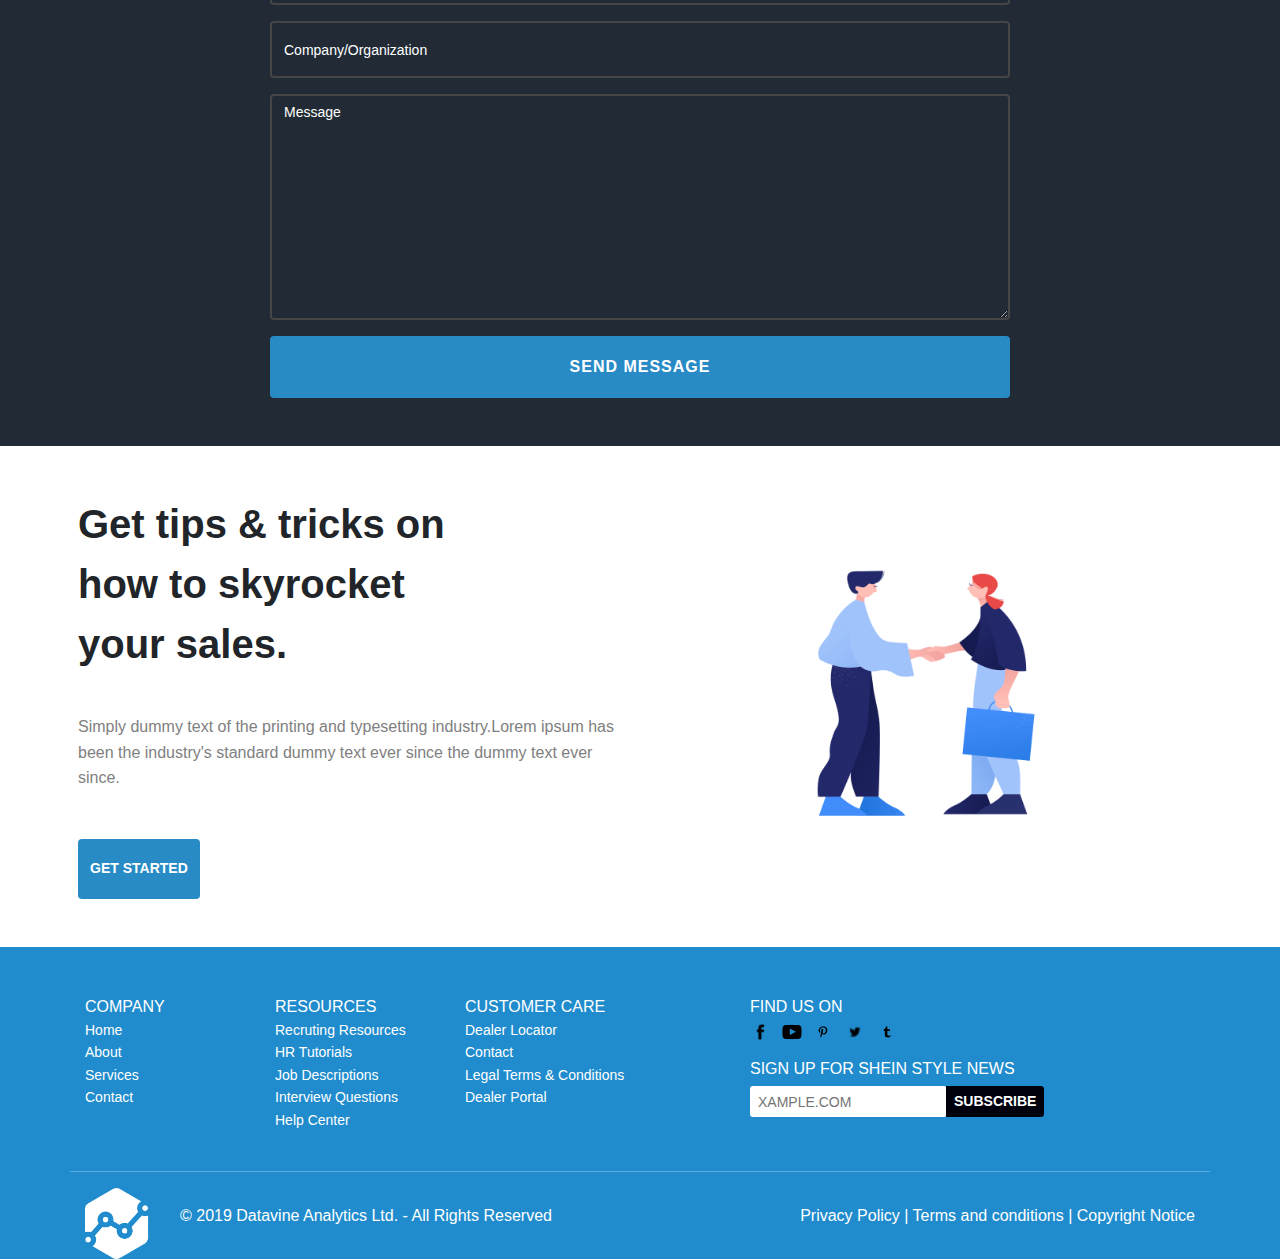
==== commit 60b61e58: "header" ====
--- a/index.html
+++ b/index.html
@@ -16,19 +16,27 @@
     <script src="https://cdnjs.cloudflare.com/ajax/libs/popper.js/1.14.7/umd/popper.min.js" integrity="sha384-UO2eT0CpHqdSJQ6hJty5KVphtPhzWj9WO1clHTMGa3JDZwrnQq4sF86dIHNDz0W1" crossorigin="anonymous"></script>
     <script src="https://stackpath.bootstrapcdn.com/bootstrap/4.3.1/js/bootstrap.min.js" integrity="sha384-JjSmVgyd0p3pXB1rRibZUAYoIIy6OrQ6VrjIEaFf/nJGzIxFDsf4x0xIM+B07jRM" crossorigin="anonymous"></script>
     <header class="header">
-        <nav class="navbar">
+        <nav class="navbar navbar-expand-md navbar-expand-lg">
+    
           <div class="container px-0 mt-4">
 
             <div class="nav-logo">
               <img src="datavine-logo.png" class="logo" alt="logo" />
             </div>
-            <div class="nav-link">
-              <a href="#">HOME</a>
-              <a href="#">SERVICES</a>
-              <a href="#">ABOUT</a>
-              <a href="#">CONTACT</a>
-              <a href="#">FAQ</a>
-            </div>
+            <button type="button" class="navbar-toggler" data-toggle="collapse" data-target="#navbarCollapse">
+              <span class="navbar-toggler-icon"></span>
+          </button>
+          <div class="collapse navbar-collapse" id="navbarCollapse">
+            <div class='navbar-nav'>
+              <div class="nav-link ">
+                <a class="nav-item" href="#">HOME</a>
+                <a class="nav-item"href="#">SERVICES</a>
+                <a class="nav-item"href="#">ABOUT</a>
+                <a class="nav-item"href="#">CONTACT</a>
+                <a class="nav-item"href="#">FAQ</a>
+              </div>
+            </div>
+          </div> 
           </div>
 
         </nav>
@@ -149,8 +157,8 @@
       <div class="container">
         <h5>MEET THE</h5>
         <h1 class="what-Text">What we do.</h1>
-        <div class="row">
-          <div class="col-sm-6">
+        <div class="row mt-2">
+          <div class="col-sm-6 pt-3">
             <div>
               <h5>I. MANAGE YOUR REVENUE BETTER</h5>
               <ul>
@@ -183,7 +191,7 @@
               <img src="img2.png" class="image1" alt="section2Img" />
             </div>
           </div>
-          <div class="col-sm-6">
+          <div class="col-sm-6 pt-3">
             <div>
               <h5>II. IMPROVE YOUR CUSTOMER SATISFACTION</h5>
               <ul>
@@ -210,7 +218,7 @@
         </div>
         <hr />
         <div class="row">
-          <div class="col-sm-6">
+          <div class="col-sm-6 pt-3">
             <div>
               <h5>III. UNDERSTAND YOUR COMPETITORS BETTER</h5>
               <ul>
@@ -248,7 +256,7 @@
               <img src="img2.png" class="image1" alt="section2Img" />
             </div>
           </div>
-          <div class="col-sm-6">
+          <div class="col-sm-6 pt-3">
             <div>
               <h5>IV. MANAGE YOUR TIME AND RESOURCES EFFICIENTLY</h5>
               <ul>
@@ -341,8 +349,8 @@
 
     <footer>
       <div class="container">
-        <div class='row'>
-          <div class='col-sm-2'>
+        <div class='row divider pb-4'>
+          <div class='col-sm-2 mt-5'>
               <h7>COMPANY</h7>
               <ul class="innerList">
                 <li>Home</li>
@@ -351,7 +359,7 @@
                 <li>Contact</li>
               </ul>
           </div>
-        <div class='col-sm-2'>
+        <div class='col-sm-2 mt-5'>
           <h7>RESOURCES</h7>
           <ul class="innerList">
             <li>Recruting Resources</li>
@@ -361,7 +369,7 @@
             <li>Help Center</li>
           </ul>
         </div>
-        <div class='col-sm-2'>
+        <div class='col-sm-2 mt-5'>
           <h7>CUSTOMER CARE</h7>
           <ul class="innerList">
             <li>Dealer Locator</li>
@@ -372,60 +380,58 @@
         </div>
         <div class='col-sm-1'>
         </div>
-        <div class='col-sm-4'>
+        <div class='col-sm-4 mt-5'>
           <h7>FIND US ON</h7>
-
-            <ul class="socialSubList">
-              <li class="social-icon">
-                <a href="https://www.facebook.com/" target="_blank">
-                  <img src="fb.png" alt="fbIcon" width="20" height="20" />
-                </a>
-              </li>
-              <li class="social-icon">
-                <a href="https://www.youtube.com/" target="_blank">
-                  <img
-                    src="youtube.png"
-                    alt="youtubeIcon"
-                    width="20"
-                    height="20"
-                  />
-                </a>
-              </li>
-              <li class="social-icon">
-                <a href="https://www.pinterest.com/" target="_blank">
-                  <img
-                    src="pinterest.png"
-                    alt="pinterestIcon"
-                    width="20"
-                    height="20"
-                  />
-                </a>
-              </li>
-              <li class="social-icon">
-                <a href="https://www.twitter.com/" target="_blank">
-                  <img
-                    src="twitter.png"
-                    alt="twitterIcon"
-                    width="20"
-                    height="20"
-                  />
-                </a>
-              </li>
-              <li class="social-icon">
-                <a href="https://www.tumblr.com/" target="_blank">
-                  <img
-                    src="tumblr.png"
-                    alt="tumblrIcon"
-                    width="20"
-                    height="20"
-                  />
-                </a>
-              </li>
-
-
-
-            </ul>
-            <h6 class="signUpText">SIGN UP FOR SHEIN STYLE NEWS</h6>
+          <div class='row'>
+            <div class='col-md-1 col-xs-2 col-sm-1'>
+              <a href="https://www.facebook.com/" target="_blank">
+                <img src="fb.png" alt="fbIcon" width="20" height="20" />
+              </a>
+            </div>
+            <div class='col-md-1 col-xs-2 col-sm-1'>
+              <a href="https://www.youtube.com/" target="_blank">
+                <img
+                  src="youtube.png"
+                  alt="youtubeIcon"
+                  width="20"
+                  height="20"
+                />
+              </a>
+
+            </div>
+            <div class='col-sm-1 col-xs-2 col-md-1'>
+              <a href="https://www.pinterest.com/" target="_blank">
+                <img
+                  src="pinterest.png"
+                  alt="pinterestIcon"
+                  width="20"
+                  height="20"
+                />
+              </a>
+            </div>
+            <div class='col-sm-1 col-xs-2 col-md-1'>
+              <a href="https://www.twitter.com/" target="_blank">
+                <img
+                  src="twitter.png"
+                  alt="twitterIcon"
+                  width="20"
+                  height="20"
+                />
+              </a>
+            </div>
+            <div class='col-xs-2 col-sm-1 col-md-1'>
+              <a href="https://www.tumblr.com/" target="_blank">
+                <img
+                  src="tumblr.png"
+                  alt="tumblrIcon"
+                  width="20"
+                  height="20"
+                />
+              </a>
+            </div>
+          </div>
+
+            <h6 class="mt-3">SIGN UP FOR SHEIN STYLE NEWS</h6>
 
             <form class="input-group mt-1">
 
@@ -435,111 +441,25 @@
               </div>
             </form>
         </div>
-
-
-
-
-        </div>
-          <!-- <ul class="footerUpperSec">
-            <li class="footerList">
-              <h5>COMPANY</h5>
-              <ul class="innerList">
-                <li>Home</li>
-                <li>About</li>
-                <li>Services</li>
-                <li>Contact</li>
-              </ul>
-            </li>
-            <li class="footerList">
-              <h5>RESOURCES</h5>
-              <ul class="innerList">
-                <li>Recruting Resources</li>
-                <li>HR Tutorials</li>
-                <li>Job Descriptions</li>
-                <li>Interview Questions</li>
-                <li>Help Center</li>
-              </ul>
-            </li>
-            <li class="footerList">
-              <h5>CUSTOMER CARE</h5>
-              <ul class="innerList">
-                <li>Dealer Locator</li>
-                <li>Contact</li>
-                <li>Legal Terms & Conditions</li>
-                <li>Dealer Portal</li>
-              </ul>
-            </li>
-            <li class="footerList">
-              <ul class="socialSubList">
-                <h5>FIND US ON</h5>
-                <li class="social-icon">
-                  <a href="https://www.facebook.com/" target="_blank">
-                    <img src="fb.png" alt="fbIcon" width="20" height="20" />
-                  </a>
-                </li>
-                <li class="social-icon">
-                  <a href="https://www.youtube.com/" target="_blank">
-                    <img
-                      src="youtube.png"
-                      alt="youtubeIcon"
-                      width="20"
-                      height="20"
-                    />
-                  </a>
-                </li>
-                <li class="social-icon">
-                  <a href="https://www.pinterest.com/" target="_blank">
-                    <img
-                      src="pinterest.png"
-                      alt="pinterestIcon"
-                      width="20"
-                      height="20"
-                    />
-                  </a>
-                </li>
-                <li class="social-icon">
-                  <a href="https://www.twitter.com/" target="_blank">
-                    <img
-                      src="twitter.png"
-                      alt="twitterIcon"
-                      width="20"
-                      height="20"
-                    />
-                  </a>
-                </li>
-                <li class="social-icon">
-                  <a href="https://www.tumblr.com/" target="_blank">
-                    <img
-                      src="tumblr.png"
-                      alt="tumblrIcon"
-                      width="20"
-                      height="20"
-                    />
-                  </a>
-                </li>
-
-                <h6 class="signUpText">SIGN UP FOR SHEIN STYLE NEWS</h6>
-                <input type="text" placeholder="XAMPLE.COM" class="inputBox" />
-                <button class="subBtn">SUBSCRIBE</button>
-              </ul>
-            </li>
-          </ul> -->
-          <div>
-            <div class="subFooterLeft">
-              <div class="footerLogo">
+        </div>
+          <div class='row mt-3'>
+            <div class="col-sm-6">
+              <div class='row'>
+              <div class="col-sm-2">
                 <img
                   src="datavineFooter-logo.png"
                   class="footerImgLogo"
                   alt="footerLogo"
                 />
               </div>
-              <div class="footerLine">
+              <div class="col-sm-10 pt-3">
                 © 2019 Datavine Analytics Ltd. - All Rights Reserved
               </div>
             </div>
-            <span class="footerSubRight">
+            </div>
+            <div class="col-sm-6 text-right pt-3">
               Privacy Policy | Terms and conditions | Copyright Notice
-            </span>
+            </div>
           </div>
       </div>
     </footer>
--- a/index.css
+++ b/index.css
@@ -332,18 +332,6 @@
   margin-top: 8px;
 }
 
-.footerList {
-  display: inline-block;
-  vertical-align: top;
-  margin-right: 6rem;
-  margin-top: 30px;
-}
-
-.footerList h5 {
-  font-size: 16px;
-  margin-bottom: 10px;
-}
-
 .innerList {
   list-style: none;
   line-height: 1.6;
@@ -358,27 +346,9 @@
   margin-right: 5px;
 }
 
-.signUpText {
-  margin-top: 10px;
-  margin-bottom: 0;
-}
-
-.footerLine {
-  display: inline-block;
-  vertical-align: middle;
-  margin-top: 20px;
-  padding-bottom: 60px;
-  color: white;
-}
-
-.footerLogo {
-  display: inline-block;
-}
 
 .footerImgLogo {
-  width: 50px;
-  margin-left: 10px;
-  margin-top: 5px;
+  width: 100%;
 }
 
 .subBtn {
@@ -398,19 +368,6 @@
   margin-left: -40px;
 }
 
-.footerUpperSec {
-  color: white;
+.divider {
   border-bottom: 1px #ffffff47 solid;
-  padding-left: 0;
-  padding-bottom: 30px;
-}
-
-.footerSubRight {
-  float: right;
-  padding-top: 25px;
-  color: white;
-}
-
-.subFooterLeft {
-  display: inline-block;
-}
+}
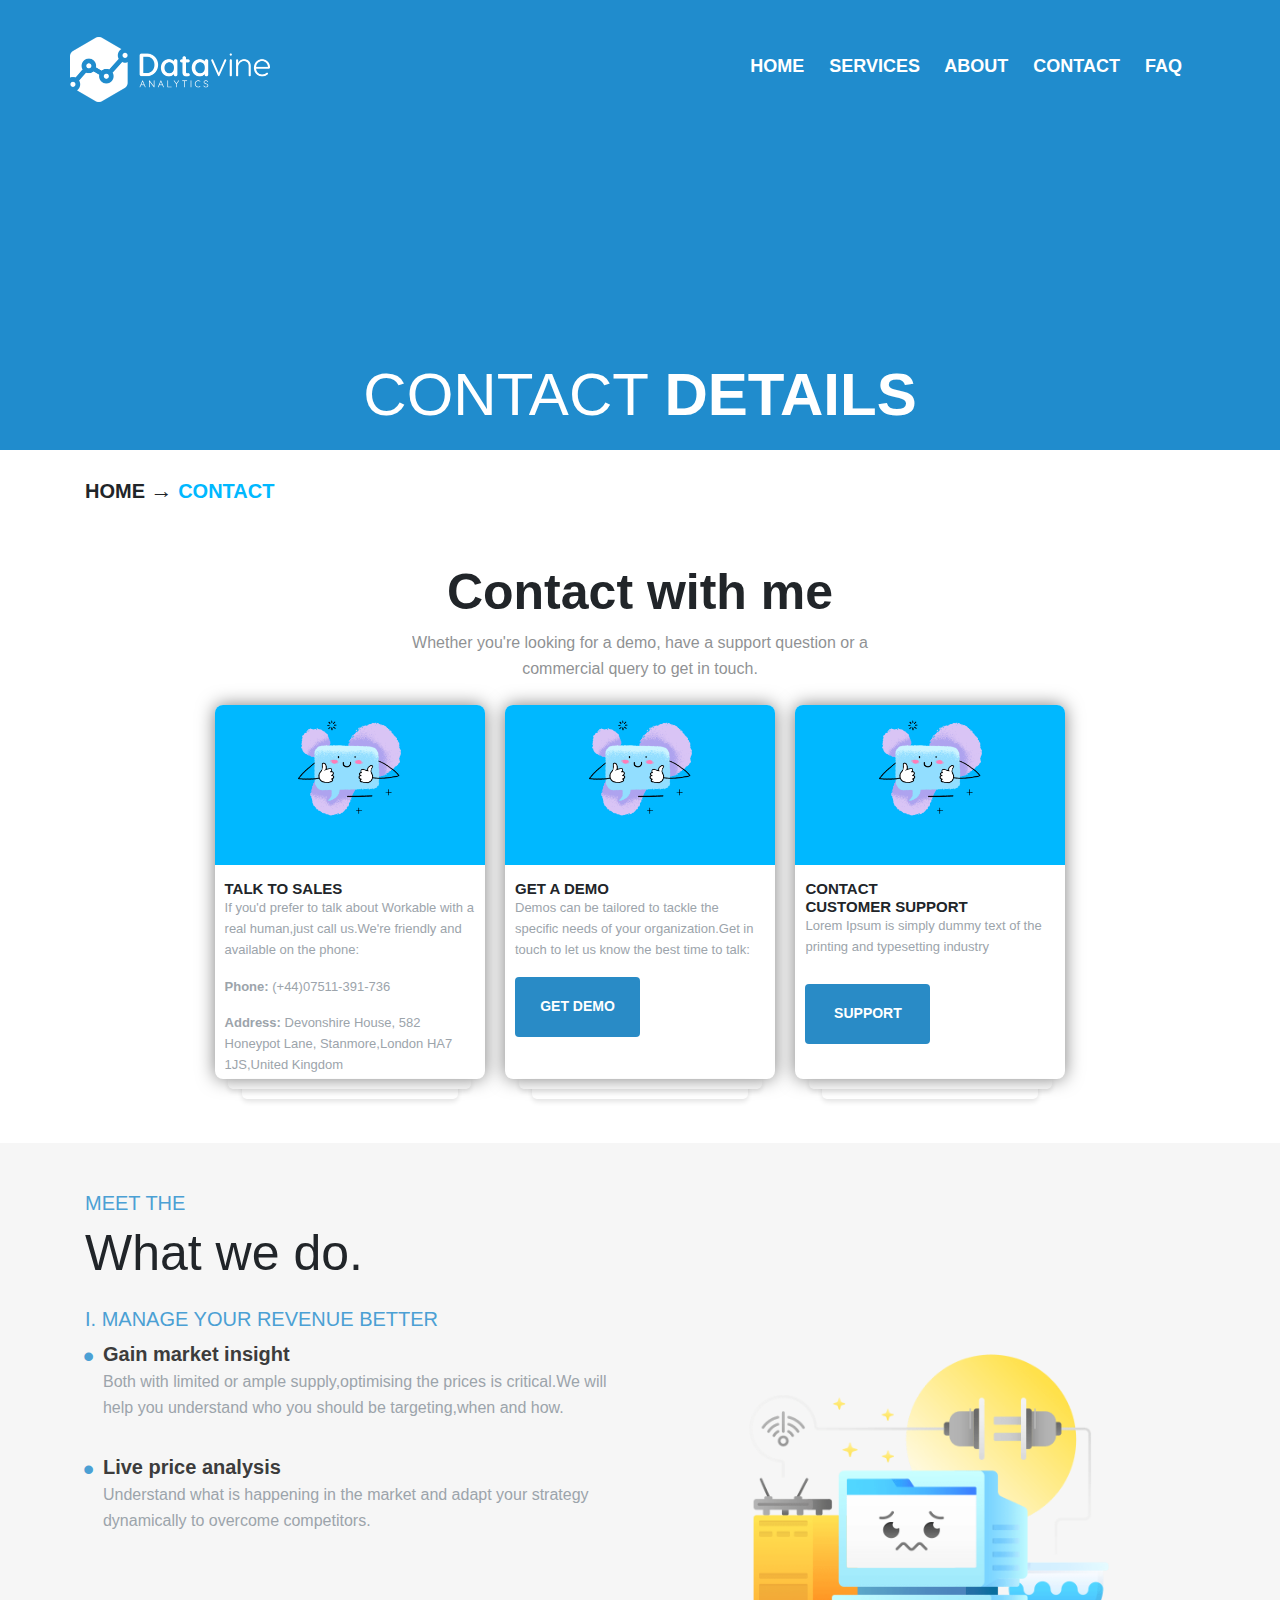
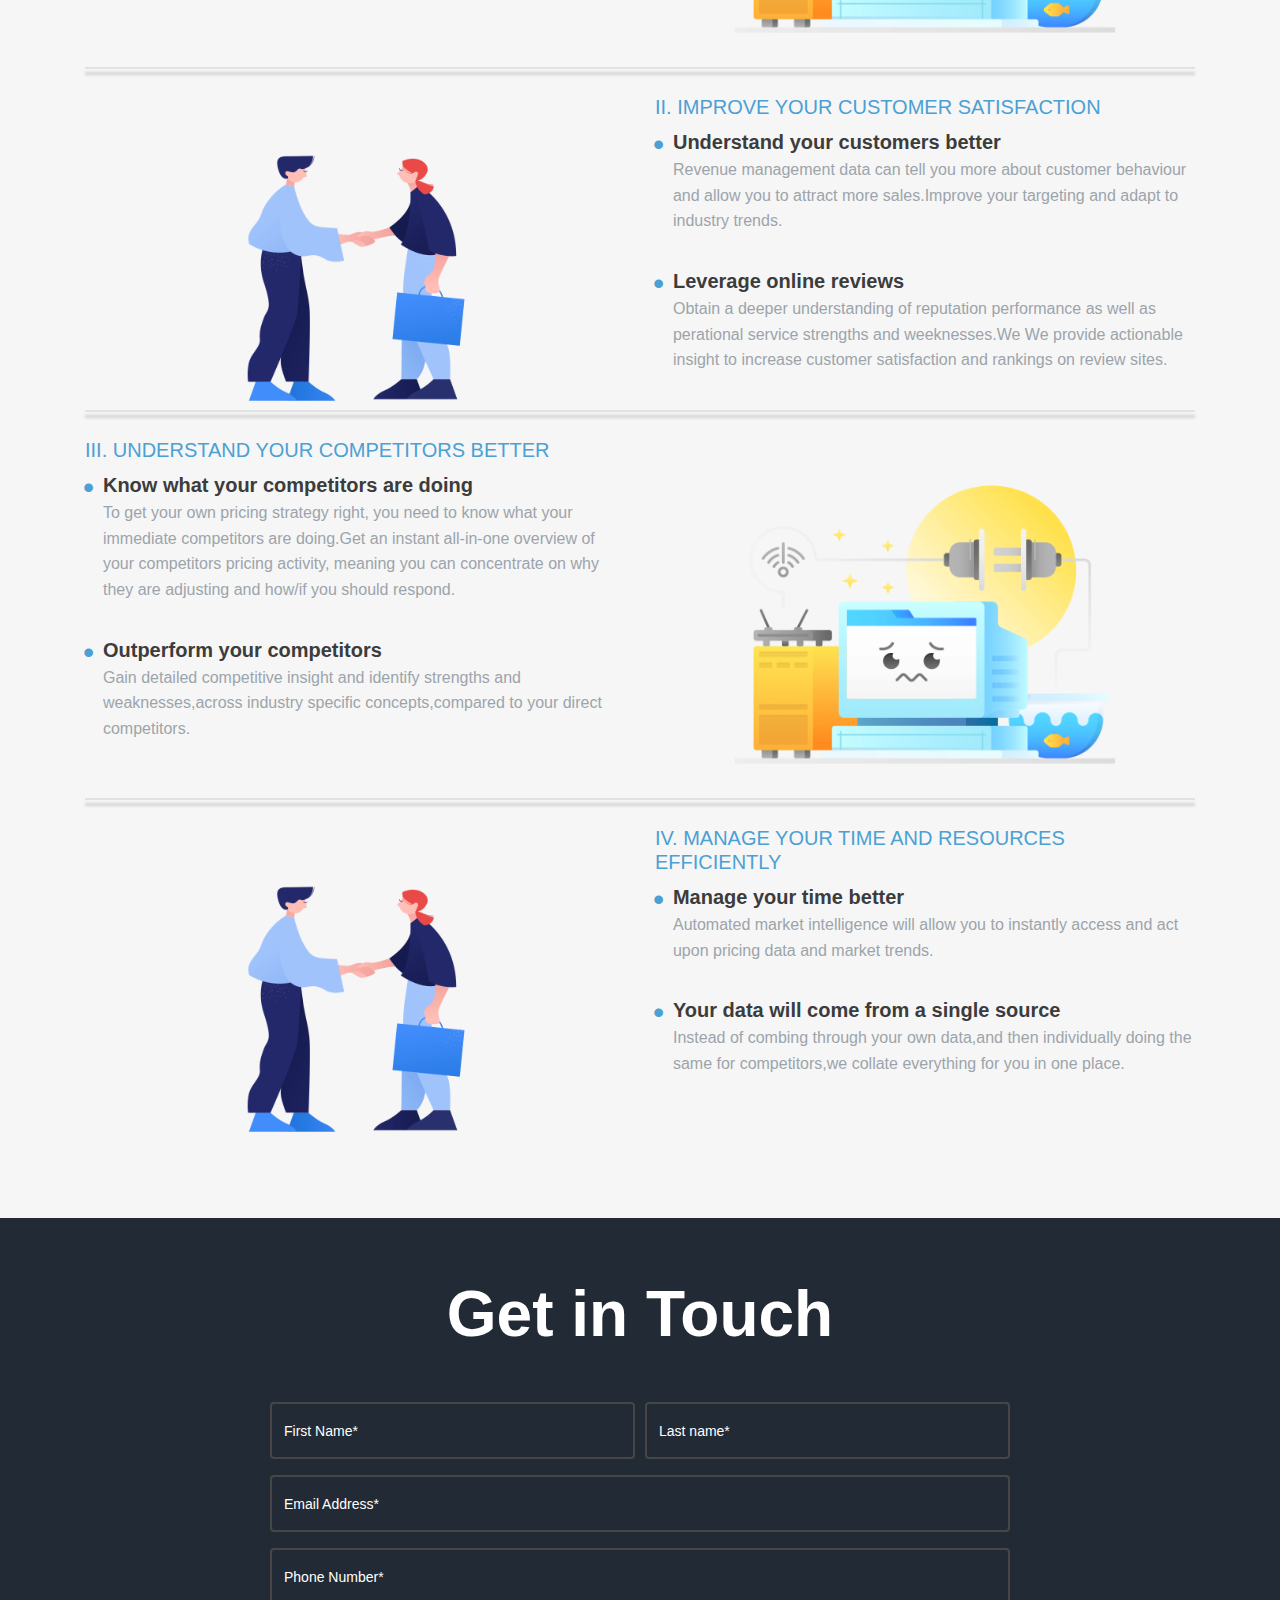
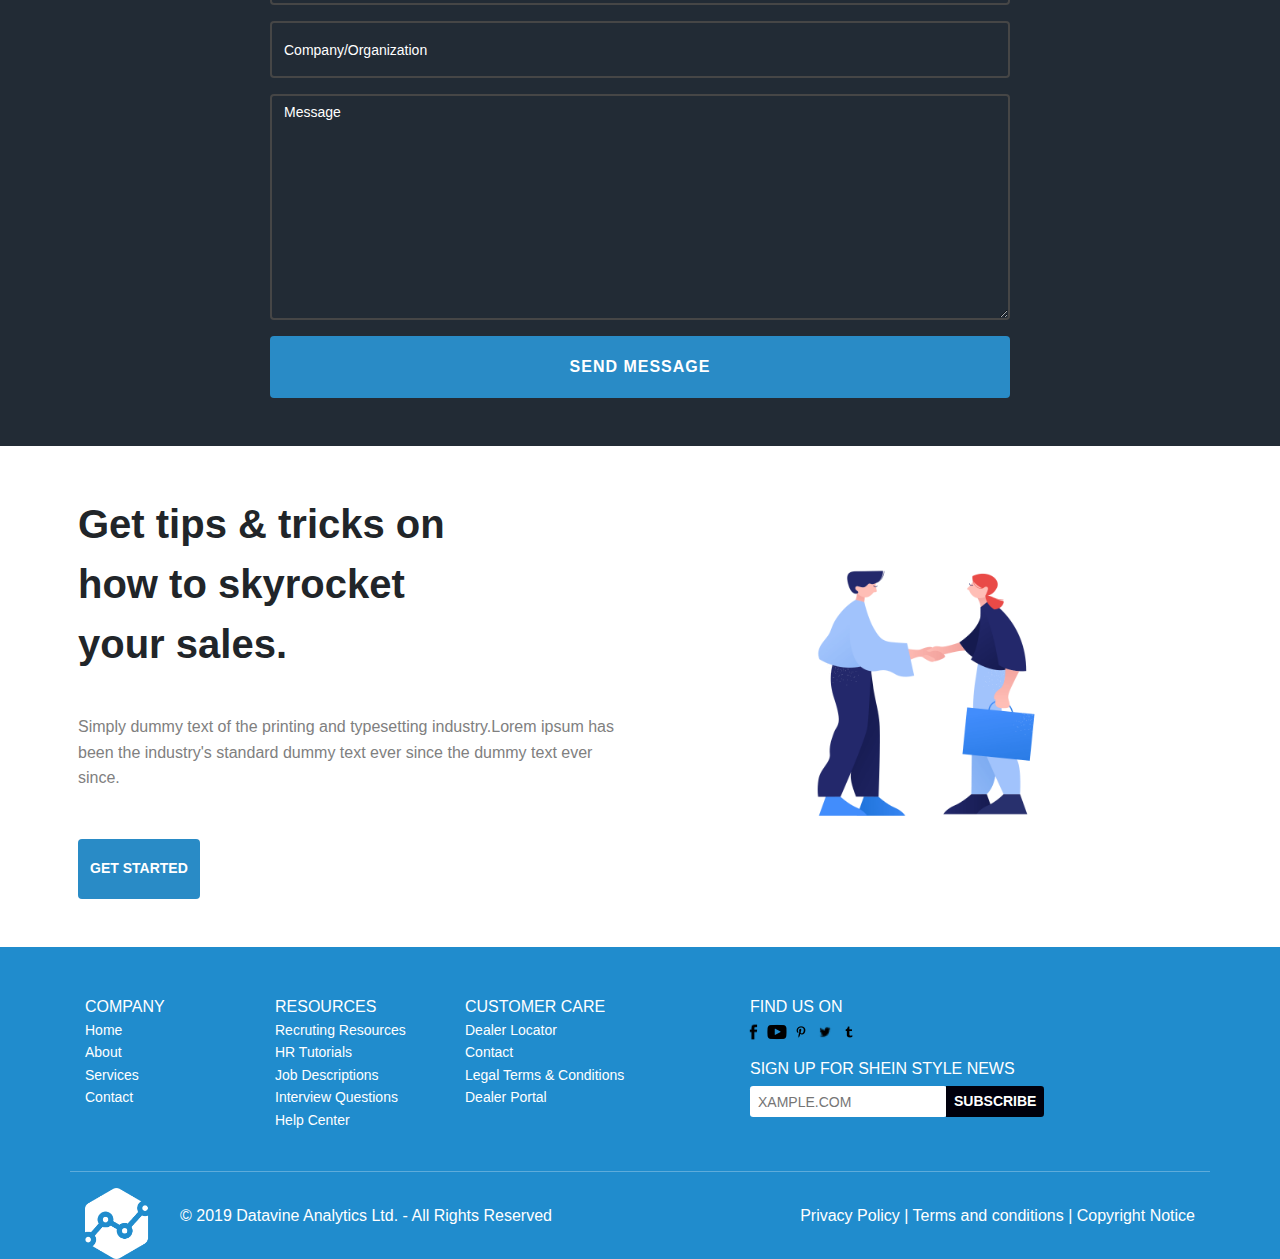
==== commit 3bdb4bb6: "footer and header update" ====
--- a/index.html
+++ b/index.html
@@ -1,467 +1,457 @@
-<!DOCTYPE html>
-
-<html>
-  <head>
-    <link rel="stylesheet" href="https://stackpath.bootstrapcdn.com/bootstrap/4.3.1/css/bootstrap.min.css" integrity="sha384-ggOyR0iXCbMQv3Xipma34MD+dH/1fQ784/j6cY/iJTQUOhcWr7x9JvoRxT2MZw1T" crossorigin="anonymous">
-    <link rel="stylesheet" href="index.css" />
-
-    <title>Datavine</title>
-  </head>
-
-  <body>
-    <meta charset="utf-8">
-    <meta name="viewport" content="width=device-width, initial-scale=1, shrink-to-fit=no">
-
-    <script src="https://code.jquery.com/jquery-3.3.1.slim.min.js" integrity="sha384-q8i/X+965DzO0rT7abK41JStQIAqVgRVzpbzo5smXKp4YfRvH+8abtTE1Pi6jizo" crossorigin="anonymous"></script>
-    <script src="https://cdnjs.cloudflare.com/ajax/libs/popper.js/1.14.7/umd/popper.min.js" integrity="sha384-UO2eT0CpHqdSJQ6hJty5KVphtPhzWj9WO1clHTMGa3JDZwrnQq4sF86dIHNDz0W1" crossorigin="anonymous"></script>
-    <script src="https://stackpath.bootstrapcdn.com/bootstrap/4.3.1/js/bootstrap.min.js" integrity="sha384-JjSmVgyd0p3pXB1rRibZUAYoIIy6OrQ6VrjIEaFf/nJGzIxFDsf4x0xIM+B07jRM" crossorigin="anonymous"></script>
-    <header class="header">
-        <nav class="navbar navbar-expand-md navbar-expand-lg">
-    
-          <div class="container px-0 mt-4">
-
-            <div class="nav-logo">
-              <img src="datavine-logo.png" class="logo" alt="logo" />
-            </div>
-            <button type="button" class="navbar-toggler" data-toggle="collapse" data-target="#navbarCollapse">
-              <span class="navbar-toggler-icon"></span>
-          </button>
-          <div class="collapse navbar-collapse" id="navbarCollapse">
-            <div class='navbar-nav'>
-              <div class="nav-link ">
-                <a class="nav-item" href="#">HOME</a>
-                <a class="nav-item"href="#">SERVICES</a>
-                <a class="nav-item"href="#">ABOUT</a>
-                <a class="nav-item"href="#">CONTACT</a>
-                <a class="nav-item"href="#">FAQ</a>
-              </div>
-            </div>
-          </div> 
-          </div>
-
-        </nav>
-        <div class="contactText text-center">CONTACT <span class="font-weight-bold">DETAILS</span></div>
-    </header>
-    <section class="section1">
-      <div class="container">
-
-        <div class='row'>
-          <div class='col-sm-3 mt-4 mb-5 contactLink'>
-            <span class="font-weight-bold">HOME</span>
-            <span class="arrow"> &#8594;</span>
-            <span class="contact font-weight-bold"> CONTACT</span>
-          </div>
-        </div>
-        <div class='row'>
-          <div class='col-sm-3'></div>
-          <div class="col-sm-6 contactWithText">Contact with me</div>
-        </div>
-        <div class='row'>
-          <div class='col-sm-3'></div>
-          <div class=" col-sm-6  sectionSubText">
-            Whether you're looking for a demo, have a support question or a
-            commercial query to get in touch.
-          </div>
-        </div>
-
-        <div class="row mr-0 ml-0 text-center mb-3">
-          <div class='col-sm-12'>
-            <div class="col-sm-3 cardBox mr-3 px-0 mt-4 mb-5">
-              <div class='card'>
-              <div class="shadowBox">
-                <div class="imgContainer">
-                  <img
-                    src="mirage-message-sent.png"
-                    style="width:50%"
-                    alt="cardImg1"
-                  />
-                
-                </div>
-                <div class="boxContainer">
-                  <h4 class="font-weight-bold mb-0">TALK TO SALES</h4>
-                  <p>
-                    If you'd prefer to talk about Workable with a real
-                    human,just call us.We're friendly and available on the
-                    phone:
-                  </p>
-                  <p>
-                    <span class="font-weight-bold">Phone: </span
-                    ><span>(+44)07511-391-736</span>
-                  </p>
-                  <p>
-                    <span class="font-weight-bold">Address: </span
-                    ><span>
-                      Devonshire House, 582 Honeypot Lane, Stanmore,London HA7
-                      1JS,United Kingdom</span
-                    >
-                  </p>
-                </div>
-              </div>
-              <div class="stacks"></div>
-            </div>
-            </div>
-            <div class='col-sm-3 cardBox mr-3 px-0 mt-4 mb-5'>
-              <div class="card secondCard ">
+  <!DOCTYPE html>
+
+  <html>
+    <head>
+      <link rel="stylesheet" href="https://stackpath.bootstrapcdn.com/bootstrap/4.3.1/css/bootstrap.min.css" integrity="sha384-ggOyR0iXCbMQv3Xipma34MD+dH/1fQ784/j6cY/iJTQUOhcWr7x9JvoRxT2MZw1T" crossorigin="anonymous">
+      <link rel="stylesheet" href="index.css" />
+
+      <title>Datavine</title>
+    </head>
+
+    <body>
+      <meta charset="utf-8">
+      <meta name="viewport" content="width=device-width, initial-scale=1, shrink-to-fit=no">
+
+      <script src="https://code.jquery.com/jquery-3.3.1.slim.min.js" integrity="sha384-q8i/X+965DzO0rT7abK41JStQIAqVgRVzpbzo5smXKp4YfRvH+8abtTE1Pi6jizo" crossorigin="anonymous"></script>
+      <script src="https://cdnjs.cloudflare.com/ajax/libs/popper.js/1.14.7/umd/popper.min.js" integrity="sha384-UO2eT0CpHqdSJQ6hJty5KVphtPhzWj9WO1clHTMGa3JDZwrnQq4sF86dIHNDz0W1" crossorigin="anonymous"></script>
+      <script src="https://stackpath.bootstrapcdn.com/bootstrap/4.3.1/js/bootstrap.min.js" integrity="sha384-JjSmVgyd0p3pXB1rRibZUAYoIIy6OrQ6VrjIEaFf/nJGzIxFDsf4x0xIM+B07jRM" crossorigin="anonymous"></script>
+      <header class="header">
+          <nav class="navbar navbar-expand-md navbar-expand-lg">
+      
+            <div class="container px-0 mt-4">
+
+              <div class="nav-logo">
+                <img src="datavine-logo.png" class="logo" alt="logo" />
+              </div>
+              <button type="button" class="navbar-toggler" data-toggle="collapse" data-target="#navbarCollapse">
+                <span class="navbar-toggler-icon"></span>
+            </button>
+            <div class="collapse navbar-collapse" id="navbarCollapse">
+              <div class='navbar-nav'>
+                <div class="nav-link ">
+                  <a class="nav-item" href="#">HOME</a>
+                  <a class="nav-item"href="#">SERVICES</a>
+                  <a class="nav-item"href="#">ABOUT</a>
+                  <a class="nav-item"href="#">CONTACT</a>
+                  <a class="nav-item"href="#">FAQ</a>
+                </div>
+              </div>
+            </div> 
+            </div>
+
+          </nav>
+          <div class="contactText text-center">CONTACT <span class="font-weight-bold">DETAILS</span></div>
+      </header>
+      <section class="section1">
+        <div class="container">
+
+          <div class='row'>
+            <div class='col-sm-3 mt-4 mb-5 contactLink'>
+              <span class="font-weight-bold">HOME</span>
+              <span class="arrow"> &#8594;</span>
+              <span class="contact font-weight-bold"> CONTACT</span>
+            </div>
+          </div>
+          <div class='row'>
+            <div class='col-sm-3'></div>
+            <div class="col-sm-6 contactWithText">Contact with me</div>
+          </div>
+          <div class='row'>
+            <div class='col-sm-3'></div>
+            <div class=" col-sm-6  sectionSubText">
+              Whether you're looking for a demo, have a support question or a
+              commercial query to get in touch.
+            </div>
+          </div>
+
+          <div class="row mr-0 ml-0 text-center mb-3">
+            <div class='col-sm-12'>
+              <div class="col-sm-3 cardBox mr-3 px-0 mt-4 mb-5">
+                <div class='card'>
                 <div class="shadowBox">
                   <div class="imgContainer">
                     <img
                       src="mirage-message-sent.png"
                       style="width:50%"
-                      alt="cardImg2"
+                      alt="cardImg1"
                     />
+                  
                   </div>
                   <div class="boxContainer">
-                    <h4 class="font-weight-bold mb-0">GET A DEMO</h4>
-                    <p>
-                      Demos can be tailored to tackle the specific needs of your
-                      organization.Get in touch to let us know the best time to
-                      talk:
-                    </p>
-                    <button>GET DEMO</button>
+                    <h4 class="font-weight-bold mb-0">TALK TO SALES</h4>
+                    <p>
+                      If you'd prefer to talk about Workable with a real
+                      human,just call us.We're friendly and available on the
+                      phone:
+                    </p>
+                    <p>
+                      <span class="font-weight-bold">Phone: </span
+                      ><span>(+44)07511-391-736</span>
+                    </p>
+                    <p>
+                      <span class="font-weight-bold">Address: </span
+                      ><span>
+                        Devonshire House, 582 Honeypot Lane, Stanmore,London HA7
+                        1JS,United Kingdom</span
+                      >
+                    </p>
                   </div>
                 </div>
                 <div class="stacks"></div>
               </div>
-            </div>
-            <div class='col-sm-3 cardBox px-0 mt-4 mb-5'>
-              <div class="card ">
-                <div class="shadowBox">
-                  <div class="imgContainer">
-                    <img
-                      src="mirage-message-sent.png"
-                      style="width:50%"
-                      alt="cardImg3"
-                    />
+              </div>
+              <div class='col-sm-3 cardBox mr-3 px-0 mt-4 mb-5'>
+                <div class="card secondCard ">
+                  <div class="shadowBox">
+                    <div class="imgContainer">
+                      <img
+                        src="mirage-message-sent.png"
+                        style="width:50%"
+                        alt="cardImg2"
+                      />
+                    </div>
+                    <div class="boxContainer">
+                      <h4 class="font-weight-bold mb-0">GET A DEMO</h4>
+                      <p>
+                        Demos can be tailored to tackle the specific needs of your
+                        organization.Get in touch to let us know the best time to
+                        talk:
+                      </p>
+                      <button>GET DEMO</button>
+                    </div>
                   </div>
-                  <div class="boxContainer">
-                    <h4 class="font-weight-bold mb-0">
-                      CONTACT<br />
-                      CUSTOMER SUPPORT
-                    </h4>
-                    <p class="mb26">
-                      Lorem Ipsum is simply dummy text of the printing and
-                      typesetting industry
-                    </p>
-                    <button>SUPPORT</button>
+                  <div class="stacks"></div>
+                </div>
+              </div>
+              <div class='col-sm-3 cardBox px-0 mt-4 mb-5'>
+                <div class="card ">
+                  <div class="shadowBox">
+                    <div class="imgContainer">
+                      <img
+                        src="mirage-message-sent.png"
+                        style="width:50%"
+                        alt="cardImg3"
+                      />
+                    </div>
+                    <div class="boxContainer">
+                      <h4 class="font-weight-bold mb-0">
+                        CONTACT<br />
+                        CUSTOMER SUPPORT
+                      </h4>
+                      <p class="mb26">
+                        Lorem Ipsum is simply dummy text of the printing and
+                        typesetting industry
+                      </p>
+                      <button>SUPPORT</button>
+                    </div>
                   </div>
-                </div>
-                <div class="stacks"></div>
-              </div>
-            </div>
-        </div>
+                  <div class="stacks"></div>
+                </div>
+              </div>
+          </div>
+          </div>
+        </div>
+      </section>
+
+      <section class="section2">
+        <div class="container">
+          <h5>MEET THE</h5>
+          <h1 class="what-Text">What we do.</h1>
+          <div class="row mt-2">
+            <div class="col-sm-6 pt-3">
+              <div>
+                <h5>I. MANAGE YOUR REVENUE BETTER</h5>
+                <ul>
+                  <li>
+                    <span  class='font-weight-bold'>Gain market insight </span>
+                    <p>
+                      Both with limited or ample supply,optimising the prices is
+                      critical.We will help you understand who you should be
+                      targeting,when and how.
+                    </p>
+                  </li>
+                  <li>
+                    <span  class='font-weight-bold'>Live price analysis</span>
+                    <p>
+                      Understand what is happening in the market and adapt your
+                      strategy dynamically to overcome competitors.
+                    </p>
+                  </li>
+                </ul>
+              </div>
+            </div>
+            <div class="col-sm-6">
+              <img src="img1.png" class="image1" alt="section2Img" />
+            </div>
+          </div>
+          <hr />
+          <div class="row">
+            <div class="col-sm-6">
+              <div class="image-container">
+                <img src="img2.png" class="image1" alt="section2Img" />
+              </div>
+            </div>
+            <div class="col-sm-6 pt-3">
+              <div>
+                <h5>II. IMPROVE YOUR CUSTOMER SATISFACTION</h5>
+                <ul>
+                  <li>
+                    <span class='font-weight-bold'>Understand your customers better</span>
+                    <p>
+                      Revenue management data can tell you more about customer
+                      behaviour and allow you to attract more sales.Improve your
+                      targeting and adapt to industry trends.
+                    </p>
+                  </li>
+                  <li>
+                    <span class='font-weight-bold'>Leverage online reviews</span>
+                    <p>
+                      Obtain a deeper understanding of reputation performance as
+                      well as perational service strengths and weeknesses.We We
+                      provide actionable insight to increase customer satisfaction
+                      and rankings on review sites.
+                    </p>
+                  </li>
+                </ul>
+              </div>
+            </div>
+          </div>
+          <hr />
+          <div class="row">
+            <div class="col-sm-6 pt-3">
+              <div>
+                <h5>III. UNDERSTAND YOUR COMPETITORS BETTER</h5>
+                <ul>
+                  <li>
+                    <span  class='font-weight-bold'>Know what your competitors are doing</span>
+                    <p>
+                      To get your own pricing strategy right, you need to know
+                      what your immediate competitors are doing.Get an instant
+                      all-in-one overview of your competitors pricing activity,
+                      meaning you can concentrate on why they are adjusting and
+                      how/if you should respond.
+                    </p>
+                  </li>
+                  <li>
+                    <span  class='font-weight-bold'>Outperform your competitors</span>
+                    <p>
+                      Gain detailed competitive insight and identify strengths and
+                      weaknesses,across industry specific concepts,compared to
+                      your direct competitors.
+                    </p>
+                  </li>
+                </ul>
+              </div>
+            </div>
+            <div class="col-sm-6">
+              <div class="image-container">
+                <img src="img1.png" class="image1" alt="section2Img" />
+              </div>
+            </div>
+          </div>
+          <hr />
+          <div class="row">
+            <div class="col-sm-6">
+              <div class="image-container">
+                <img src="img2.png" class="image1" alt="section2Img" />
+              </div>
+            </div>
+            <div class="col-sm-6 pt-3">
+              <div>
+                <h5>IV. MANAGE YOUR TIME AND RESOURCES EFFICIENTLY</h5>
+                <ul>
+                  <li>
+                    <span  class='font-weight-bold'>Manage your time better</span>
+                    <p>
+                      Automated market intelligence will allow you to instantly
+                      access and act upon pricing data and market trends.
+                    </p>
+                  </li>
+                  <li>
+                    <span class='font-weight-bold'>Your data will come from a single source</span>
+                    <p>
+                      Instead of combing through your own data,and then
+                      individually doing the same for competitors,we collate
+                      everything for you in one place.
+                    </p>
+                  </li>
+                </ul>
+              </div>
+            </div>
+          </div>
+        </div>
+      </section>
+
+      <section class="section3">
+        <div class="container">
+          <div class='row'>
+            <div class='col-3'></div>
+            <div class="col-6 text-center font-weight-bold mb-4">
+              <div class='heading '>Get in Touch</div></div>
+          </div>
+          <div class='row'>
+          <div class='col-8 mx-auto'>
+            <form>
+              <div class="form-row">
+                <div class="col-6 pl-0">
+                  <input type="text" class="form-control mt-3" placeholder="First Name*">
+                </div>
+                <div class="col-6 pr-0">
+                  <input type="text" class="form-control mt-3" placeholder="Last name*">
+                </div>
+              </div>
+              <div class="form-row">
+                <input type="email" class="form-control mt-3"  placeholder="Email Address*">
+              </div>
+              <div class="form-row">
+                <input type="tel" class="form-control mt-3"  placeholder="Phone Number*">
+              </div>
+              <div class="form-row">
+                <input type="text" class="form-control mt-3"  placeholder="Company/Organization">
+              </div>
+              <div class="form-row">
+                <textarea placeholder="Message" class="form-control mt-3" rows="10" cols="30"></textarea>
+              </div>
+              <div class="form-row">
+                <button type="submit" class="form-control mb-5 mt-3">SEND MESSAGE</button>
+              </div>
+            </form>
+        </div>
+        </div>
+
+        </div>
+      </section>
+
+      <section class="section4">
+        <div class="container mt-5 mb-5">
+          <div class='row'>
+          <div class="col-sm-6 px-2">
+            <div class='row ml-0'>
+
+              <div class="heading  font-weight-bold col-sm-4 col-sm-8 px-0">
+                Get tips & tricks on how to skyrocket your sales.
+              </div>
+            </div>
+
+            <div class="content">
+              Simply dummy text of the printing and typesetting industry.Lorem
+              ipsum has been the industry's standard dummy text ever since the
+              dummy text ever since.
+            </div>
+            <button type="submit">GET STARTED</button>
+          </div>
+          <div class="col-sm-6">
+            <img src="img2.png" class="image1" alt="img2" />
+          </div>
         </div>
       </div>
-    </section>
-
-    <section class="section2">
-      <div class="container">
-        <h5>MEET THE</h5>
-        <h1 class="what-Text">What we do.</h1>
-        <div class="row mt-2">
-          <div class="col-sm-6 pt-3">
-            <div>
-              <h5>I. MANAGE YOUR REVENUE BETTER</h5>
-              <ul>
-                <li>
-                  <span  class='font-weight-bold'>Gain market insight </span>
-                  <p>
-                    Both with limited or ample supply,optimising the prices is
-                    critical.We will help you understand who you should be
-                    targeting,when and how.
-                  </p>
-                </li>
-                <li>
-                  <span  class='font-weight-bold'>Live price analysis</span>
-                  <p>
-                    Understand what is happening in the market and adapt your
-                    strategy dynamically to overcome competitors.
-                  </p>
-                </li>
-              </ul>
-            </div>
-          </div>
-          <div class="col-sm-6">
-            <img src="img1.png" class="image1" alt="section2Img" />
-          </div>
-        </div>
-        <hr />
-        <div class="row">
-          <div class="col-sm-6">
-            <div class="image-container">
-              <img src="img2.png" class="image1" alt="section2Img" />
-            </div>
-          </div>
-          <div class="col-sm-6 pt-3">
-            <div>
-              <h5>II. IMPROVE YOUR CUSTOMER SATISFACTION</h5>
-              <ul>
-                <li>
-                  <span class='font-weight-bold'>Understand your customers better</span>
-                  <p>
-                    Revenue management data can tell you more about customer
-                    behaviour and allow you to attract more sales.Improve your
-                    targeting and adapt to industry trends.
-                  </p>
-                </li>
-                <li>
-                  <span class='font-weight-bold'>Leverage online reviews</span>
-                  <p>
-                    Obtain a deeper understanding of reputation performance as
-                    well as perational service strengths and weeknesses.We We
-                    provide actionable insight to increase customer satisfaction
-                    and rankings on review sites.
-                  </p>
-                </li>
-              </ul>
-            </div>
-          </div>
-        </div>
-        <hr />
-        <div class="row">
-          <div class="col-sm-6 pt-3">
-            <div>
-              <h5>III. UNDERSTAND YOUR COMPETITORS BETTER</h5>
-              <ul>
-                <li>
-                  <span  class='font-weight-bold'>Know what your competitors are doing</span>
-                  <p>
-                    To get your own pricing strategy right, you need to know
-                    what your immediate competitors are doing.Get an instant
-                    all-in-one overview of your competitors pricing activity,
-                    meaning you can concentrate on why they are adjusting and
-                    how/if you should respond.
-                  </p>
-                </li>
-                <li>
-                  <span  class='font-weight-bold'>Outperform your competitors</span>
-                  <p>
-                    Gain detailed competitive insight and identify strengths and
-                    weaknesses,across industry specific concepts,compared to
-                    your direct competitors.
-                  </p>
-                </li>
-              </ul>
-            </div>
-          </div>
-          <div class="col-sm-6">
-            <div class="image-container">
-              <img src="img1.png" class="image1" alt="section2Img" />
-            </div>
-          </div>
-        </div>
-        <hr />
-        <div class="row">
-          <div class="col-sm-6">
-            <div class="image-container">
-              <img src="img2.png" class="image1" alt="section2Img" />
-            </div>
-          </div>
-          <div class="col-sm-6 pt-3">
-            <div>
-              <h5>IV. MANAGE YOUR TIME AND RESOURCES EFFICIENTLY</h5>
-              <ul>
-                <li>
-                  <span  class='font-weight-bold'>Manage your time better</span>
-                  <p>
-                    Automated market intelligence will allow you to instantly
-                    access and act upon pricing data and market trends.
-                  </p>
-                </li>
-                <li>
-                  <span class='font-weight-bold'>Your data will come from a single source</span>
-                  <p>
-                    Instead of combing through your own data,and then
-                    individually doing the same for competitors,we collate
-                    everything for you in one place.
-                  </p>
-                </li>
-              </ul>
-            </div>
-          </div>
-        </div>
-      </div>
-    </section>
-
-    <section class="section3">
-      <div class="container">
-        <div class='row'>
-          <div class='col-3'></div>
-          <div class="col-6 text-center font-weight-bold mb-4">
-            <div class='heading '>Get in Touch</div></div>
-        </div>
-        <div class='row'>
-        <div class='col-8 mx-auto'>
-          <form>
-            <div class="form-row">
-              <div class="col-6 pl-0">
-                <input type="text" class="form-control mt-3" placeholder="First Name*">
-              </div>
-              <div class="col-6 pr-0">
-                <input type="text" class="form-control mt-3" placeholder="Last name*">
-              </div>
-            </div>
-            <div class="form-row">
-              <input type="email" class="form-control mt-3"  placeholder="Email Address*">
-            </div>
-            <div class="form-row">
-              <input type="tel" class="form-control mt-3"  placeholder="Phone Number*">
-            </div>
-            <div class="form-row">
-              <input type="text" class="form-control mt-3"  placeholder="Company/Organization">
-            </div>
-            <div class="form-row">
-              <textarea placeholder="Message" class="form-control mt-3" rows="10" cols="30"></textarea>
-            </div>
-            <div class="form-row">
-              <button type="submit" class="form-control mb-5 mt-3">SEND MESSAGE</button>
-            </div>
-          </form>
-      </div>
-      </div>
-
-      </div>
-    </section>
-
-    <section class="section4">
-      <div class="container mt-5 mb-5">
-        <div class='row'>
-        <div class="col-sm-6 px-2">
-          <div class='row ml-0'>
-
-            <div class="heading  font-weight-bold col-sm-4 col-sm-8 px-0">
-              Get tips & tricks on how to skyrocket your sales.
-            </div>
-          </div>
-
-          <div class="content">
-            Simply dummy text of the printing and typesetting industry.Lorem
-            ipsum has been the industry's standard dummy text ever since the
-            dummy text ever since.
-          </div>
-          <button type="submit">GET STARTED</button>
-        </div>
-        <div class="col-sm-6">
-          <img src="img2.png" class="image1" alt="img2" />
-        </div>
-      </div>
-    </div>
-    </section>
-
-    <footer>
-      <div class="container">
-        <div class='row divider pb-4'>
+      </section>
+
+      <footer>
+        <div class="container">
+          <div class='row divider pb-4'>
+            <div class='col-sm-2 mt-5'>
+                <h7>COMPANY</h7>
+                <ul class="innerList">
+                  <li>Home</li>
+                  <li>About</li>
+                  <li>Services</li>
+                  <li>Contact</li>
+                </ul>
+            </div>
           <div class='col-sm-2 mt-5'>
-              <h7>COMPANY</h7>
-              <ul class="innerList">
-                <li>Home</li>
-                <li>About</li>
-                <li>Services</li>
-                <li>Contact</li>
-              </ul>
-          </div>
-        <div class='col-sm-2 mt-5'>
-          <h7>RESOURCES</h7>
-          <ul class="innerList">
-            <li>Recruting Resources</li>
-            <li>HR Tutorials</li>
-            <li>Job Descriptions</li>
-            <li>Interview Questions</li>
-            <li>Help Center</li>
-          </ul>
-        </div>
-        <div class='col-sm-2 mt-5'>
-          <h7>CUSTOMER CARE</h7>
-          <ul class="innerList">
-            <li>Dealer Locator</li>
-            <li>Contact</li>
-            <li>Legal Terms & Conditions</li>
-            <li>Dealer Portal</li>
-          </ul>
-        </div>
-        <div class='col-sm-1'>
-        </div>
-        <div class='col-sm-4 mt-5'>
-          <h7>FIND US ON</h7>
-          <div class='row'>
-            <div class='col-md-1 col-xs-2 col-sm-1'>
-              <a href="https://www.facebook.com/" target="_blank">
-                <img src="fb.png" alt="fbIcon" width="20" height="20" />
-              </a>
-            </div>
-            <div class='col-md-1 col-xs-2 col-sm-1'>
-              <a href="https://www.youtube.com/" target="_blank">
-                <img
-                  src="youtube.png"
-                  alt="youtubeIcon"
-                  width="20"
-                  height="20"
-                />
-              </a>
-
-            </div>
-            <div class='col-sm-1 col-xs-2 col-md-1'>
-              <a href="https://www.pinterest.com/" target="_blank">
-                <img
-                  src="pinterest.png"
-                  alt="pinterestIcon"
-                  width="20"
-                  height="20"
-                />
-              </a>
-            </div>
-            <div class='col-sm-1 col-xs-2 col-md-1'>
-              <a href="https://www.twitter.com/" target="_blank">
-                <img
-                  src="twitter.png"
-                  alt="twitterIcon"
-                  width="20"
-                  height="20"
-                />
-              </a>
-            </div>
-            <div class='col-xs-2 col-sm-1 col-md-1'>
-              <a href="https://www.tumblr.com/" target="_blank">
-                <img
-                  src="tumblr.png"
-                  alt="tumblrIcon"
-                  width="20"
-                  height="20"
-                />
-              </a>
-            </div>
-          </div>
-
-            <h6 class="mt-3">SIGN UP FOR SHEIN STYLE NEWS</h6>
-
-            <form class="input-group mt-1">
-
-              <input type="text" class=" form-control-sm inputBox" placeholder="XAMPLE.COM">
-              <div class="input-group-append">
-                <button class="btn btn-sm btn-outline-white my-0 subBtn" type="button">SUBSCRIBE</button>
-              </div>
-            </form>
-        </div>
-        </div>
-          <div class='row mt-3'>
-            <div class="col-sm-6">
-              <div class='row'>
-              <div class="col-sm-2">
-                <img
-                  src="datavineFooter-logo.png"
-                  class="footerImgLogo"
-                  alt="footerLogo"
-                />
-              </div>
-              <div class="col-sm-10 pt-3">
-                © 2019 Datavine Analytics Ltd. - All Rights Reserved
-              </div>
-            </div>
-            </div>
-            <div class="col-sm-6 text-right pt-3">
-              Privacy Policy | Terms and conditions | Copyright Notice
-            </div>
-          </div>
-      </div>
-    </footer>
-  </body>
-</html>
+            <h7>RESOURCES</h7>
+            <ul class="innerList">
+              <li>Recruting Resources</li>
+              <li>HR Tutorials</li>
+              <li>Job Descriptions</li>
+              <li>Interview Questions</li>
+              <li>Help Center</li>
+            </ul>
+          </div>
+          <div class='col-sm-2 mt-5'>
+            <h7>CUSTOMER CARE</h7>
+            <ul class="innerList">
+              <li>Dealer Locator</li>
+              <li>Contact</li>
+              <li>Legal Terms & Conditions</li>
+              <li>Dealer Portal</li>
+            </ul>
+          </div>
+          <div class='col-sm-1'>
+          </div>
+          <div class='col-sm-4 mt-5'>
+            <h7>FIND US ON</h7>
+            <div class='row pl-2'>
+                <a href="https://www.facebook.com/" target="_blank" class='mr-1'>
+                  <img src="fb.png" alt="fbIcon" width="20" height="20" />
+                </a>
+                <a href="https://www.youtube.com/" target="_blank" class='mr-1'>
+                  <img
+                    src="youtube.png"
+                    alt="youtubeIcon"
+                    width="20"
+                    height="20"
+                  />
+                </a>
+
+                <a href="https://www.pinterest.com/" target="_blank" class='mr-1'>
+                  <img
+                    src="pinterest.png"
+                    alt="pinterestIcon"
+                    width="20"
+                    height="20"
+                  />
+                </a>
+                <a href="https://www.twitter.com/" target="_blank" class='mr-1'>
+                  <img
+                    src="twitter.png"
+                    alt="twitterIcon"
+                    width="20"
+                    height="20"
+                  />
+                </a>
+                <a href="https://www.tumblr.com/" target="_blank" class='mr-1'>
+                  <img
+                    src="tumblr.png"
+                    alt="tumblrIcon"
+                    width="20"
+                    height="20"
+                  />
+                </a>
+            </div>
+
+              <h6 class="mt-3">SIGN UP FOR SHEIN STYLE NEWS</h6>
+
+              <form class="input-group mt-1">
+
+                <input type="text" class=" form-control-sm inputBox" placeholder="XAMPLE.COM">
+                <div class="input-group-append">
+                  <button class="btn btn-sm btn-outline-white my-0 subBtn" type="button">SUBSCRIBE</button>
+                </div>
+              </form>
+          </div>
+          </div>
+            <div class='row mt-3'>
+              <div class="col-sm-6">
+                <div class='row'>
+                <div class="col-sm-2">
+                  <img
+                    src="datavineFooter-logo.png"
+                    class="footerImgLogo"
+                    alt="footerLogo"
+                  />
+                </div>
+                <div class="col-sm-10 pt-3">
+                  © 2019 Datavine Analytics Ltd. - All Rights Reserved
+                </div>
+              </div>
+              </div>
+              <div class="col-sm-6 text-right pt-3">
+                Privacy Policy | Terms and conditions | Copyright Notice
+              </div>
+            </div>
+        </div>
+      </footer>
+    </body>
+  </html>
--- a/index.css
+++ b/index.css
@@ -1,373 +1,364 @@
-body {
-  margin: 0;
-  font-family: sans-serif;
-}
-
-.header {
-  background-color: #208ccd;
-  height: 450px;
-  position: relative;
-}
-
-.nav {
-  padding-top: 40px;
-}
-
-.logo {
-  width: 200px;
-  margin-top: 5px;
-}
-
-
-
-.nav-link {
-  color: white;
-  font-size: 18px;
-  font-family: sans-serif;
-  position: relative;
-  font-weight: bold;
-}
-
-.nav-link a {
-  text-decoration: none;
-  color: white;
-  margin-right: 20px;
-}
-
-.left {
-  float: left;
-}
-
-.right {
-  float: right;
-}
-
-.contactText {
-  font-size: 60px; 
-  color: white; 
-  margin-top:15rem;
-  font-family: sans-serif;
-}
-
-
-
-.contactLink {
-  font-size: 20px;
-}
-.contactLink .contact {
-  color: #00b8ff;
-}
-
-.contactLink .arrow {
-  font-size: 22px;
-}
-
-.contactWithText {
-  text-align: center;
-  font-weight: bold;
-  font-family: sans-serif;
-  font-size: 50px;
-
-}
-
-.sectionSubText {
-
-  text-align: center;
-  opacity: 0.5;
-  line-height: 1.6;
-}
-.greyTextColor {
-  color: grey;
-}
-
-
-.cardBox {
-  display: inline-block;
-  height: 374px;
-  border-radius: 6px;
-  vertical-align: top;
-  padding:0px;
-}
-
-.card {
-  height: 100%;
-  border:none !important;
-}
-
-.card .shadowBox {
-  box-shadow: 0 0 18px rgba(0, 0, 0, 0.5);
-  border-radius: 8px;
-  position: relative;
-  z-index: 2;
-  height: 100%;
-}
-
-.card .imgContainer {
-  border-radius: 8px 8px 0 0;
-}
-
-.card .stacks {
-  position: relative;
-  z-index: 1;
-}
-
-.card .stacks:before,
-.card .stacks:after {
-  box-shadow: 0 3px 5px rgba(0, 0, 0, 0.1);
-}
-.card .stacks:after {
-  position: absolute;
-  content: "";
-  width: 90%;
-  height: 10px;
-  background: #fff;
-  left: 5%;
-  top: 0;
-  border-radius: 0 0 5px 5px;
-}
-
-.card .stacks:before {
-  position: absolute;
-  content: "";
-  width: 80%;
-  height: 20px;
-  background: #fff;
-  left: 10%;
-  top: 0;
-  border-radius: 0 0 5px 5px;
-}
-
-.card h4 {
-  font-size: 15px;
-  margin-bottom: 0px;
-  margin-top: 5px;
-}
-
-.card .boxContainer {
-  padding: 10px;
-  font-size: 13px;
-  text-align: left;
-}
-
-.card button {
-  background-color: #298bc6;
-  border: none;
-  width: 50%;
-  height: 60px;
-  border-radius: 4px;
-  color: white;
-  font-size: 14px;
-  cursor: pointer;
-  font-weight: bold;
-}
-
-.mb26 {
-  margin-bottom: 26px;
-}
-
-.imgContainer {
-  background-color: #00b8ff;
-  height: 10rem;
-}
-
-.parentCardContainer {
-  text-align: center;
-  margin: 0 auto 50px auto;
-  max-width: 1140px;
-}
-
-.parentCardContainer::after {
-  content: "";
-  display: table;
-  clear: both;
-}
-.container {
-  max-width: 1140px;
-  margin: auto;
-}
-
-.section2 {
-  background-color: #f6f6f6;
-  padding-top: 3em;
-  padding-bottom: 3em;
-}
-
-.section3 {
-  background-color: #222b35;
-  padding-top: 3em;
-}
-
-.section3 .heading {
-  color: white;
-  font-size: 4rem;
-}
-
-.row p {
-  color: #9ca4ab;
-  font-weight: 500;
-  line-height: 1.6;
-}
-
-.row h4 {
-  margin-bottom: -10px;
-}
-
-.container h5 {
-  color: #4ba0d4;
-}
-
-.image1 {
-  width: 100%;
-}
-
-
-.section2 ul {
-  padding: 0;
-}
-
-.section2 span {
-  font-size: 20px;
-}
-
-.section2 ul li {
-  color: #3c3c3c;
-  display: inline-block;
-  list-style: none;
-  margin: 0 0 16px 1.1225em;
-  padding: 0;
-  position: relative;
-}
-
-.section2 ul li::before {
-  color: #4ba0d4;
-  content: "\2022";
-  display: inline-block;
-  font-size: 2em;
-  left: -20px;
-  position: absolute;
-  top: -7px;
-}
-
-.section2 h1 {
-  font-size: 50px;
-  margin-top: 0;
-}
-
-hr {
-  border: none;
-  width: 100%;
-  box-shadow: 0 6px 3px #d2d2d2;
-  height: 1px;
-  margin-top: 0;
-  border-bottom: 2px solid #e2e2e2;
-  margin: -30px auto 10px;
-}
-
-
-.form-control {
-  background-color: transparent;
-  border: solid 2px #464646;
-  font-size: 14px;
-  height:calc(2.5em + 1.25rem + 2px);
-}
-.form-control::-webkit-input-placeholder {
-  color: white;
-}
-
-
-/* textarea {
-  width: 50%;
-  background: transparent;
-  border: solid 2px #464646;
-  margin-bottom: 10px;
-  font-size: 14px;
-  padding-left: 10px;
-  padding-top: 20px;
-  margin-top: 10px;
-  color: white;
-} */
-
-.section3 button {
-  background-color: #298bc6;
-  border: none;
-  color: white;
-  font-size: 16px;
-  letter-spacing: 1px;
-  cursor: pointer;
-  font-weight: bold;
-}
-
-.section4 .heading {
-  font-size: 40px;
-}
-
-.section4 .content {
-  margin-top: 2.5rem;
-  color: grey;
-  line-height: 1.6;
-}
-.section4 button {
-  background-color: #298bc6;
-  border: none;
-  width: 22%;
-  margin-top: 3rem;
-  height: 60px;
-  border-radius: 4px;
-  color: white;
-  font-size: 14px;
-  cursor: pointer;
-  font-weight: bold;
-}
-
-footer {
-  background-color: #208ccd;
-  color: white;
-}
-
-.list {
-  width: 20%;
-  text-align: left;
-}
-.list ul {
-  margin-top: 8px;
-}
-
-.innerList {
-  list-style: none;
-  line-height: 1.6;
-  font-size: 14px;
-  padding-left: 0;
-}
-
-.social-icon {
-  list-style: none;
-  display: inline-block;
-  margin-bottom: 5px;
-  margin-right: 5px;
-}
-
-
-.footerImgLogo {
-  width: 100%;
-}
-
-.subBtn {
-  background-color: #00000c;
-  border: none;
-  font-weight: bolder;
-  color: white;
-  font-size: 14px;
-}
-
-.inputBox {
-  background: white;
-  border: none;
-}
-
-.socialSubList {
-  margin-left: -40px;
-}
-
-.divider {
-  border-bottom: 1px #ffffff47 solid;
-}
+  body {
+    margin: 0;
+    font-family: sans-serif;
+  }
+
+  .header {
+    background-color: #208ccd;
+    height: 450px;
+  }
+
+  .logo {
+    width: 200px;
+    margin-top: 5px;
+  }
+
+  #navbarCollapse{
+    flex-direction: row-reverse;
+
+  }
+  .navbar-toggler{
+    border :solid 1px white;
+  }
+
+
+  .nav-link {
+    color: white;
+    font-size: 18px;
+    font-family: sans-serif;
+    position: relative;
+    font-weight: bold;
+  }
+
+  .nav-link a {
+    text-decoration: none;
+    color: white;
+    margin-right: 20px;
+  }
+
+  .left {
+    float: left;
+  }
+
+  .right {
+    float: right;
+  }
+
+  .contactText {
+    font-size: 60px; 
+    color: white; 
+    margin-top:15rem;
+    font-family: sans-serif;
+  }
+
+
+
+  .contactLink {
+    font-size: 20px;
+  }
+  .contactLink .contact {
+    color: #00b8ff;
+  }
+
+  .contactLink .arrow {
+    font-size: 22px;
+  }
+
+  .contactWithText {
+    text-align: center;
+    font-weight: bold;
+    font-family: sans-serif;
+    font-size: 50px;
+
+  }
+
+  .sectionSubText {
+
+    text-align: center;
+    opacity: 0.5;
+    line-height: 1.6;
+  }
+  .greyTextColor {
+    color: grey;
+  }
+
+
+  .cardBox {
+    display: inline-block;
+    height: 374px;
+    border-radius: 6px;
+    vertical-align: top;
+    padding:0px;
+  }
+
+  .card {
+    height: 100%;
+    border:none !important;
+  }
+
+  .card .shadowBox {
+    box-shadow: 0 0 18px rgba(0, 0, 0, 0.5);
+    border-radius: 8px;
+    position: relative;
+    z-index: 2;
+    height: 100%;
+  }
+
+  .card .imgContainer {
+    border-radius: 8px 8px 0 0;
+  }
+
+  .card .stacks {
+    position: relative;
+    z-index: 1;
+  }
+
+  .card .stacks:before,
+  .card .stacks:after {
+    box-shadow: 0 3px 5px rgba(0, 0, 0, 0.1);
+  }
+  .card .stacks:after {
+    position: absolute;
+    content: "";
+    width: 90%;
+    height: 10px;
+    background: #fff;
+    left: 5%;
+    top: 0;
+    border-radius: 0 0 5px 5px;
+  }
+
+  .card .stacks:before {
+    position: absolute;
+    content: "";
+    width: 80%;
+    height: 20px;
+    background: #fff;
+    left: 10%;
+    top: 0;
+    border-radius: 0 0 5px 5px;
+  }
+
+  .card h4 {
+    font-size: 15px;
+    margin-bottom: 0px;
+    margin-top: 5px;
+  }
+
+  .card .boxContainer {
+    padding: 10px;
+    font-size: 13px;
+    text-align: left;
+  }
+
+  .card button {
+    background-color: #298bc6;
+    border: none;
+    width: 50%;
+    height: 60px;
+    border-radius: 4px;
+    color: white;
+    font-size: 14px;
+    cursor: pointer;
+    font-weight: bold;
+  }
+
+  .mb26 {
+    margin-bottom: 26px;
+  }
+
+  .imgContainer {
+    background-color: #00b8ff;
+    height: 10rem;
+  }
+
+  .parentCardContainer {
+    text-align: center;
+    margin: 0 auto 50px auto;
+    max-width: 1140px;
+  }
+
+  .parentCardContainer::after {
+    content: "";
+    display: table;
+    clear: both;
+  }
+  .container {
+    max-width: 1140px;
+    margin: auto;
+  }
+
+  .section2 {
+    background-color: #f6f6f6;
+    padding-top: 3em;
+    padding-bottom: 3em;
+  }
+
+  .section3 {
+    background-color: #222b35;
+    padding-top: 3em;
+  }
+
+  .section3 .heading {
+    color: white;
+    font-size: 4rem;
+  }
+
+  .row p {
+    color: #9ca4ab;
+    font-weight: 500;
+    line-height: 1.6;
+  }
+
+  .row h4 {
+    margin-bottom: -10px;
+  }
+
+  .container h5 {
+    color: #4ba0d4;
+  }
+
+  .image1 {
+    width: 100%;
+  }
+
+
+  .section2 ul {
+    padding: 0;
+  }
+
+  .section2 span {
+    font-size: 20px;
+  }
+
+  .section2 ul li {
+    color: #3c3c3c;
+    display: inline-block;
+    list-style: none;
+    margin: 0 0 16px 1.1225em;
+    padding: 0;
+    position: relative;
+  }
+
+  .section2 ul li::before {
+    color: #4ba0d4;
+    content: "\2022";
+    display: inline-block;
+    font-size: 2em;
+    left: -20px;
+    position: absolute;
+    top: -7px;
+  }
+
+  .section2 h1 {
+    font-size: 50px;
+    margin-top: 0;
+  }
+
+  hr {
+    border: none;
+    width: 100%;
+    box-shadow: 0 6px 3px #d2d2d2;
+    height: 1px;
+    margin-top: 0;
+    border-bottom: 2px solid #e2e2e2;
+    margin: -30px auto 10px;
+  }
+
+  .form-control {
+    background-color: transparent;
+    border: solid 2px #464646;
+    font-size: 14px;
+    height:calc(2.5em + 1.25rem + 2px);
+  }
+  .form-control::-webkit-input-placeholder {
+    color: white;
+  }
+
+  .section3 button {
+    background-color: #298bc6;
+    border: none;
+    color: white;
+    font-size: 16px;
+    letter-spacing: 1px;
+    cursor: pointer;
+    font-weight: bold;
+  }
+
+  .section4 .heading {
+    font-size: 40px;
+  }
+
+  .section4 .content {
+    margin-top: 2.5rem;
+    color: grey;
+    line-height: 1.6;
+  }
+  .section4 button {
+    background-color: #298bc6;
+    border: none;
+    width: 22%;
+    margin-top: 3rem;
+    height: 60px;
+    border-radius: 4px;
+    color: white;
+    font-size: 14px;
+    cursor: pointer;
+    font-weight: bold;
+  }
+
+  footer {
+    background-color: #208ccd;
+    color: white;
+  }
+
+  .list {
+    width: 20%;
+    text-align: left;
+  }
+  .list ul {
+    margin-top: 8px;
+  }
+
+  .innerList {
+    list-style: none;
+    line-height: 1.6;
+    font-size: 14px;
+    padding-left: 0;
+  }
+
+  .footerImgLogo {
+    width: 100%;
+  }
+
+  .subBtn {
+    background-color: #00000c;
+    border: none;
+    font-weight: bolder;
+    color: white;
+    font-size: 14px;
+  }
+
+  .inputBox {
+    background: white;
+    border: none;
+  }
+
+  .divider {
+    border-bottom: 1px #ffffff47 solid;
+  }
+
+
+  @media only screen and (max-width: 768px) {
+    /* For mobile phones: */
+    .header {
+      height: 330px;
+    }
+    .contactText {
+      font-size: 30px;
+      margin-top: 10rem;
+    } 
+    .footerImgLogo {
+      width: 10%;
+    }
+  }
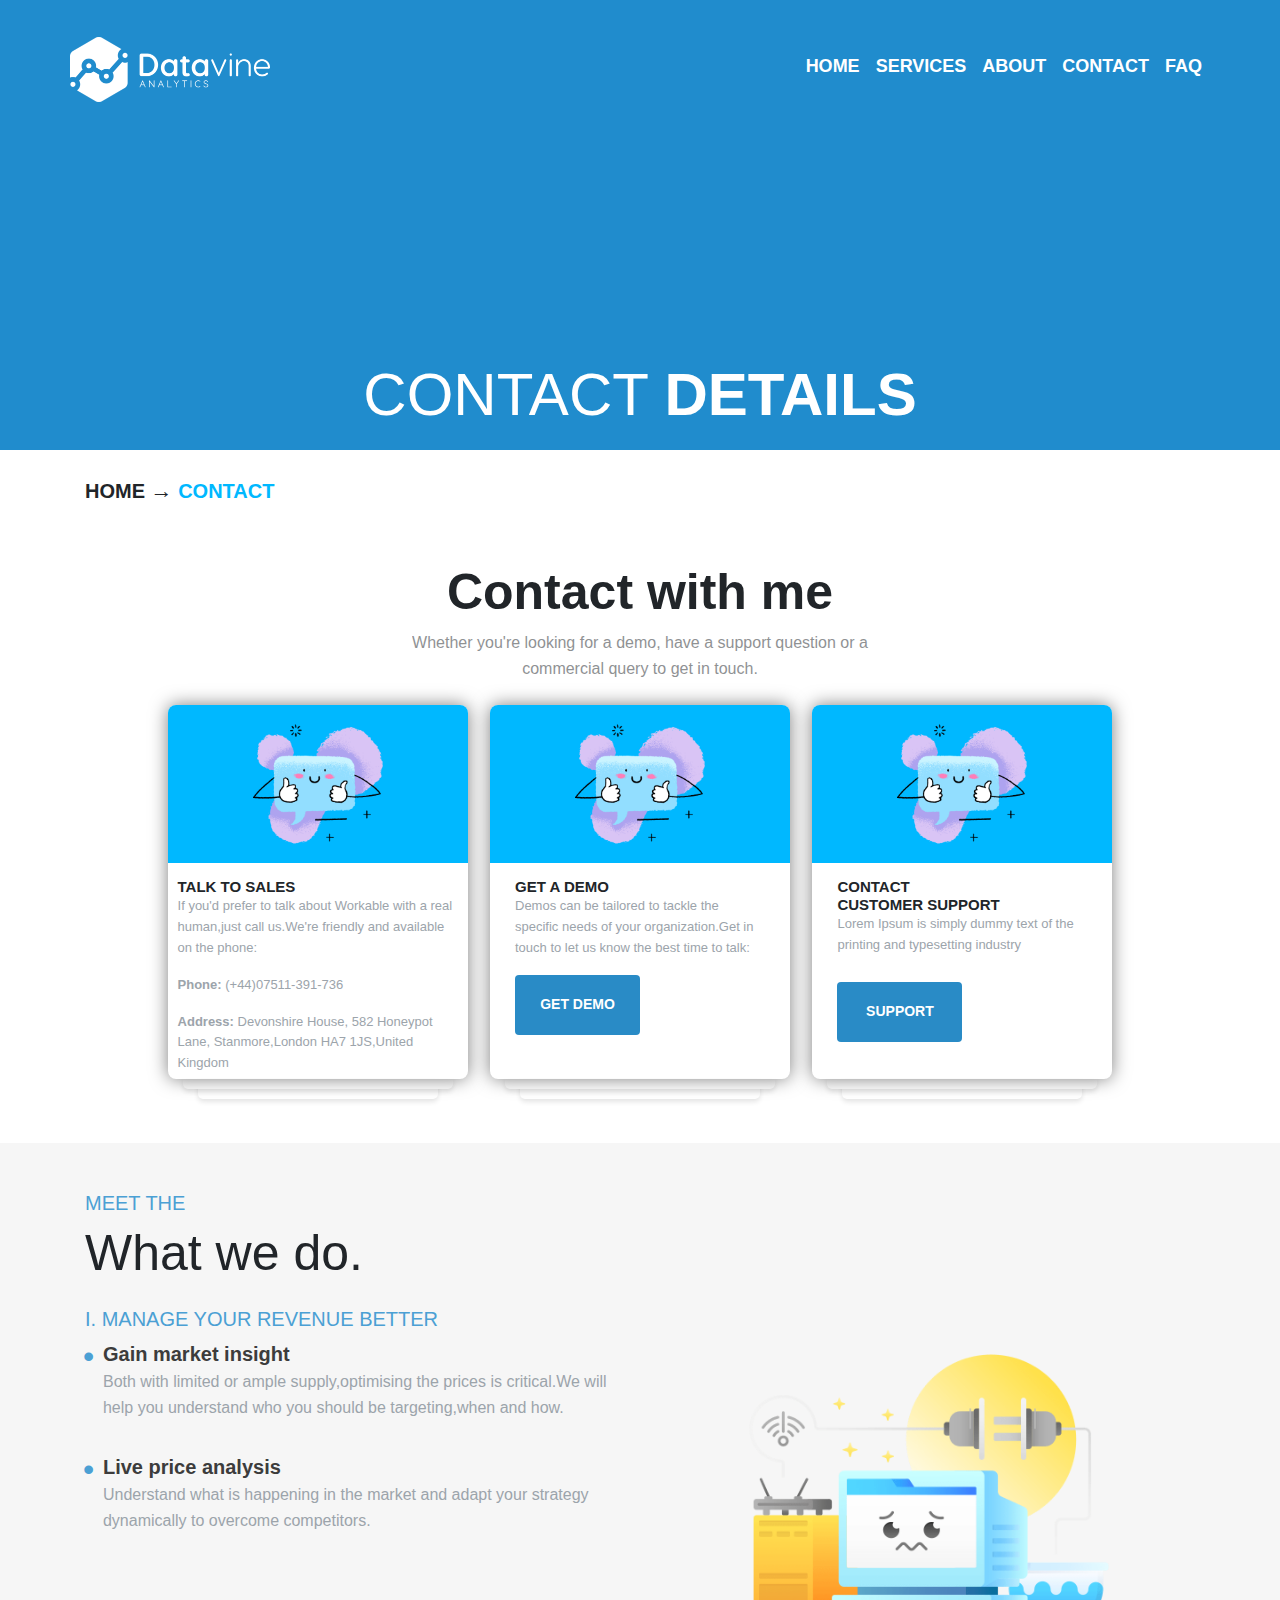
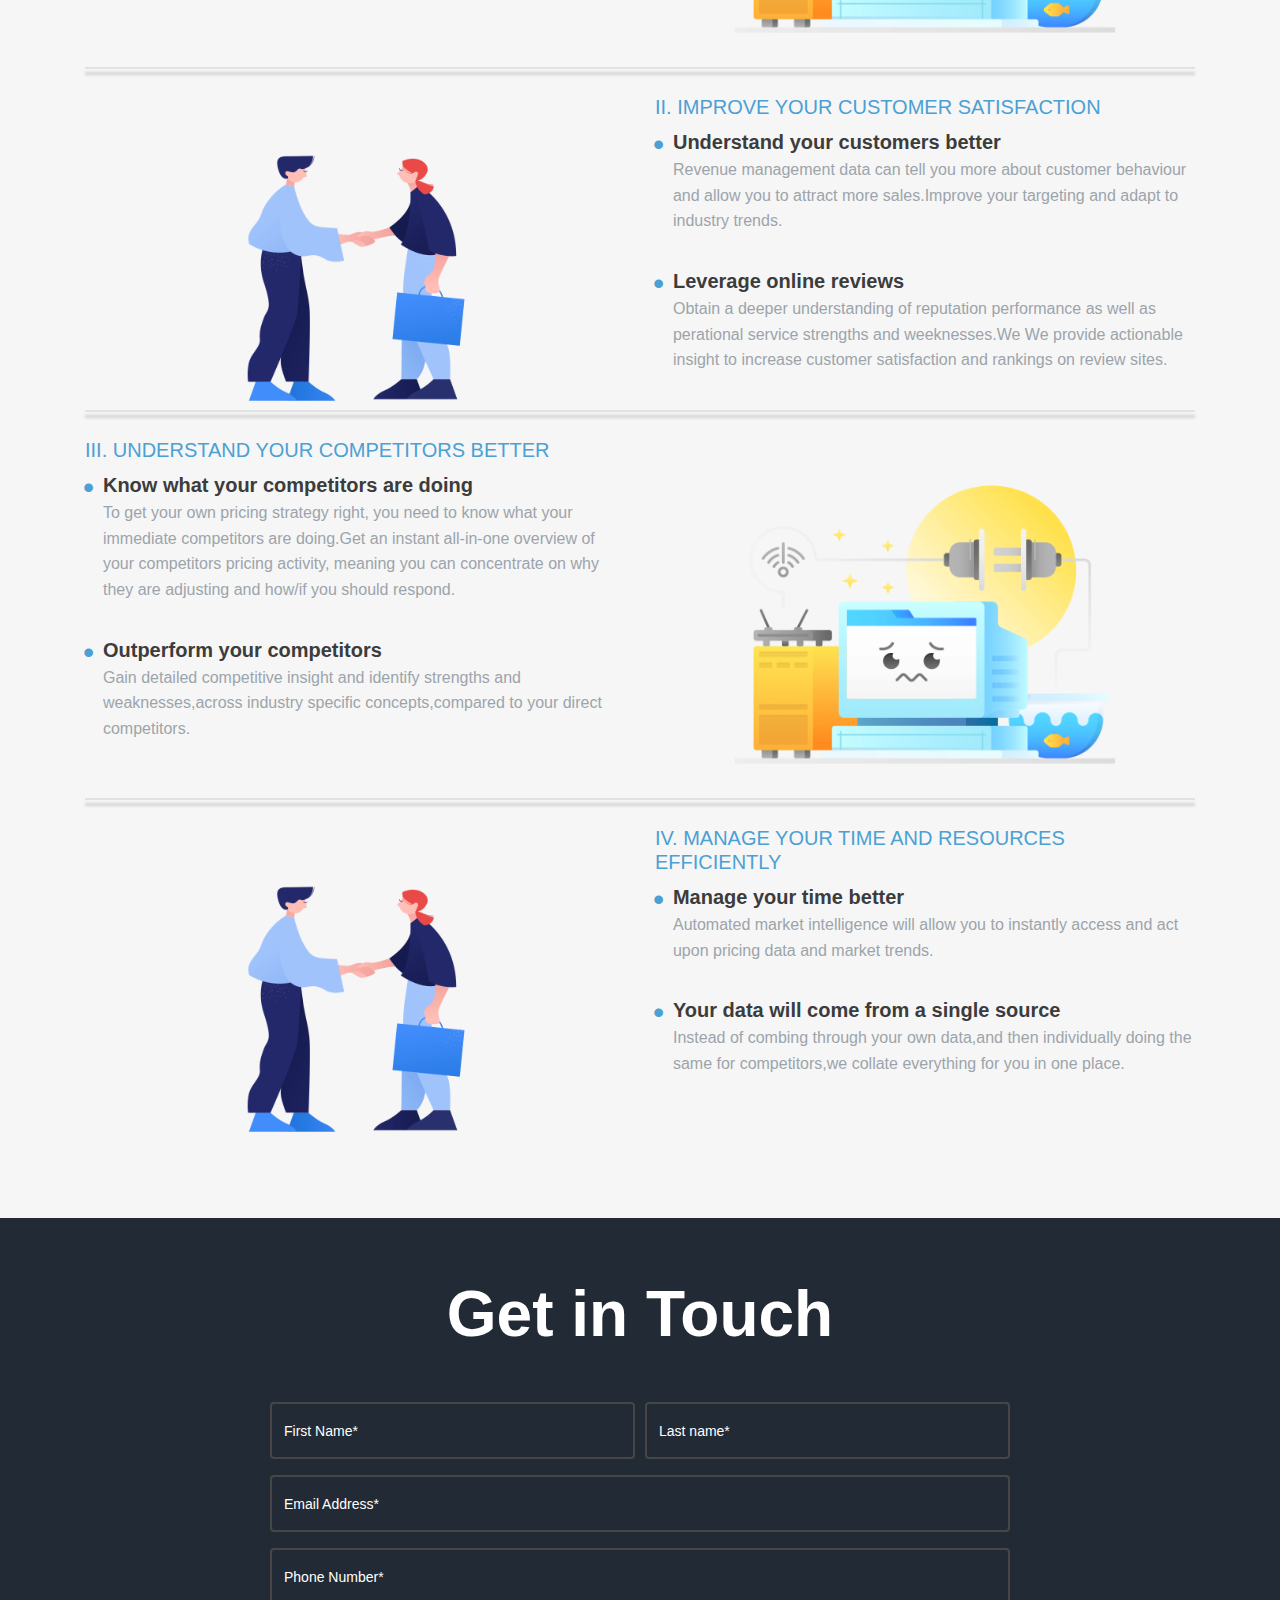
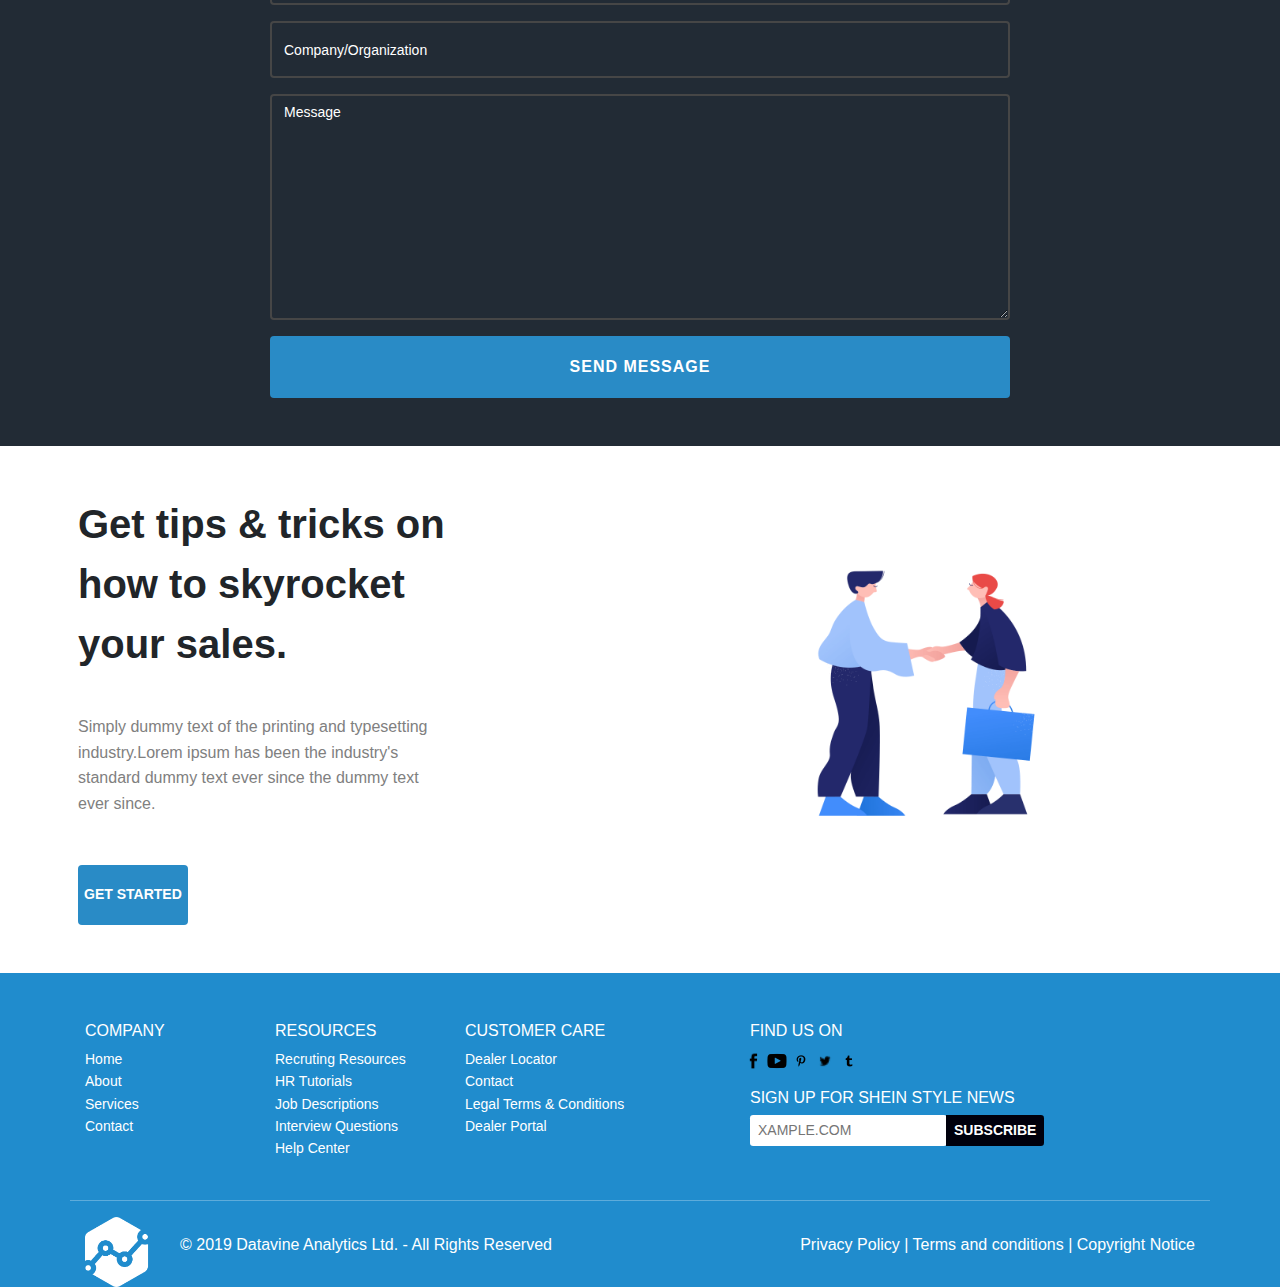
==== commit fede90cb: "Issues resolves" ====
--- a/index.html
+++ b/index.html
@@ -1,457 +1,544 @@
-  <!DOCTYPE html>
-
-  <html>
-    <head>
-      <link rel="stylesheet" href="https://stackpath.bootstrapcdn.com/bootstrap/4.3.1/css/bootstrap.min.css" integrity="sha384-ggOyR0iXCbMQv3Xipma34MD+dH/1fQ784/j6cY/iJTQUOhcWr7x9JvoRxT2MZw1T" crossorigin="anonymous">
-      <link rel="stylesheet" href="index.css" />
-
-      <title>Datavine</title>
-    </head>
-
-    <body>
-      <meta charset="utf-8">
-      <meta name="viewport" content="width=device-width, initial-scale=1, shrink-to-fit=no">
-
-      <script src="https://code.jquery.com/jquery-3.3.1.slim.min.js" integrity="sha384-q8i/X+965DzO0rT7abK41JStQIAqVgRVzpbzo5smXKp4YfRvH+8abtTE1Pi6jizo" crossorigin="anonymous"></script>
-      <script src="https://cdnjs.cloudflare.com/ajax/libs/popper.js/1.14.7/umd/popper.min.js" integrity="sha384-UO2eT0CpHqdSJQ6hJty5KVphtPhzWj9WO1clHTMGa3JDZwrnQq4sF86dIHNDz0W1" crossorigin="anonymous"></script>
-      <script src="https://stackpath.bootstrapcdn.com/bootstrap/4.3.1/js/bootstrap.min.js" integrity="sha384-JjSmVgyd0p3pXB1rRibZUAYoIIy6OrQ6VrjIEaFf/nJGzIxFDsf4x0xIM+B07jRM" crossorigin="anonymous"></script>
-      <header class="header">
-          <nav class="navbar navbar-expand-md navbar-expand-lg">
-      
-            <div class="container px-0 mt-4">
-
-              <div class="nav-logo">
-                <img src="datavine-logo.png" class="logo" alt="logo" />
-              </div>
-              <button type="button" class="navbar-toggler" data-toggle="collapse" data-target="#navbarCollapse">
-                <span class="navbar-toggler-icon"></span>
+<!DOCTYPE html>
+
+<html>
+  <head>
+    <link
+      rel="stylesheet"
+      href="https://stackpath.bootstrapcdn.com/bootstrap/4.3.1/css/bootstrap.min.css"
+      integrity="sha384-ggOyR0iXCbMQv3Xipma34MD+dH/1fQ784/j6cY/iJTQUOhcWr7x9JvoRxT2MZw1T"
+      crossorigin="anonymous"
+    />
+    <link rel="stylesheet" href="index.css" />
+
+    <title>Datavine</title>
+  </head>
+
+  <body>
+    <meta charset="utf-8" />
+    <meta
+      name="viewport"
+      content="width=device-width, initial-scale=1, shrink-to-fit=no"
+    />
+
+    <script
+      src="https://code.jquery.com/jquery-3.3.1.slim.min.js"
+      integrity="sha384-q8i/X+965DzO0rT7abK41JStQIAqVgRVzpbzo5smXKp4YfRvH+8abtTE1Pi6jizo"
+      crossorigin="anonymous"
+    ></script>
+    <script
+      src="https://cdnjs.cloudflare.com/ajax/libs/popper.js/1.14.7/umd/popper.min.js"
+      integrity="sha384-UO2eT0CpHqdSJQ6hJty5KVphtPhzWj9WO1clHTMGa3JDZwrnQq4sF86dIHNDz0W1"
+      crossorigin="anonymous"
+    ></script>
+    <script
+      src="https://stackpath.bootstrapcdn.com/bootstrap/4.3.1/js/bootstrap.min.js"
+      integrity="sha384-JjSmVgyd0p3pXB1rRibZUAYoIIy6OrQ6VrjIEaFf/nJGzIxFDsf4x0xIM+B07jRM"
+      crossorigin="anonymous"
+    ></script>
+    <header class="header">
+      <nav class="navbar navbar-expand-md navbar-expand-lg">
+        <div class="container px-0 mt-4">
+          <div class="nav-logo">
+            <img src="datavine-logo.png" class="logo" alt="logo" />
+          </div>
+          <div class="custom-toggler">
+            <button
+              type="button"
+              class="navbar-toggler"
+              data-toggle="collapse"
+              data-target="#navbarCollapse"
+            >
+              <span class="navbar-toggler-icon"></span>
             </button>
-            <div class="collapse navbar-collapse" id="navbarCollapse">
-              <div class='navbar-nav'>
-                <div class="nav-link ">
-                  <a class="nav-item" href="#">HOME</a>
-                  <a class="nav-item"href="#">SERVICES</a>
-                  <a class="nav-item"href="#">ABOUT</a>
-                  <a class="nav-item"href="#">CONTACT</a>
-                  <a class="nav-item"href="#">FAQ</a>
-                </div>
-              </div>
-            </div> 
-            </div>
-
-          </nav>
-          <div class="contactText text-center">CONTACT <span class="font-weight-bold">DETAILS</span></div>
-      </header>
-      <section class="section1">
-        <div class="container">
-
-          <div class='row'>
-            <div class='col-sm-3 mt-4 mb-5 contactLink'>
-              <span class="font-weight-bold">HOME</span>
-              <span class="arrow"> &#8594;</span>
-              <span class="contact font-weight-bold"> CONTACT</span>
-            </div>
-          </div>
-          <div class='row'>
-            <div class='col-sm-3'></div>
-            <div class="col-sm-6 contactWithText">Contact with me</div>
-          </div>
-          <div class='row'>
-            <div class='col-sm-3'></div>
-            <div class=" col-sm-6  sectionSubText">
-              Whether you're looking for a demo, have a support question or a
-              commercial query to get in touch.
-            </div>
-          </div>
-
-          <div class="row mr-0 ml-0 text-center mb-3">
-            <div class='col-sm-12'>
-              <div class="col-sm-3 cardBox mr-3 px-0 mt-4 mb-5">
-                <div class='card'>
-                <div class="shadowBox">
-                  <div class="imgContainer">
-                    <img
-                      src="mirage-message-sent.png"
-                      style="width:50%"
-                      alt="cardImg1"
-                    />
-                  
-                  </div>
-                  <div class="boxContainer">
-                    <h4 class="font-weight-bold mb-0">TALK TO SALES</h4>
-                    <p>
-                      If you'd prefer to talk about Workable with a real
-                      human,just call us.We're friendly and available on the
-                      phone:
-                    </p>
-                    <p>
-                      <span class="font-weight-bold">Phone: </span
-                      ><span>(+44)07511-391-736</span>
-                    </p>
-                    <p>
-                      <span class="font-weight-bold">Address: </span
-                      ><span>
-                        Devonshire House, 582 Honeypot Lane, Stanmore,London HA7
-                        1JS,United Kingdom</span
-                      >
-                    </p>
-                  </div>
-                </div>
-                <div class="stacks"></div>
-              </div>
-              </div>
-              <div class='col-sm-3 cardBox mr-3 px-0 mt-4 mb-5'>
-                <div class="card secondCard ">
-                  <div class="shadowBox">
-                    <div class="imgContainer">
-                      <img
-                        src="mirage-message-sent.png"
-                        style="width:50%"
-                        alt="cardImg2"
-                      />
-                    </div>
-                    <div class="boxContainer">
-                      <h4 class="font-weight-bold mb-0">GET A DEMO</h4>
-                      <p>
-                        Demos can be tailored to tackle the specific needs of your
-                        organization.Get in touch to let us know the best time to
-                        talk:
-                      </p>
-                      <button>GET DEMO</button>
+          </div>
+          <div class="collapse navbar-collapse" id="navbarCollapse">
+            <ul class="nav navbar-nav">
+              <li class="active nav-item">
+                <a href="#" class="nav-link">HOME</a>
+              </li>
+              <li class="active nav-item">
+                <a href="#" class="nav-link">SERVICES</a>
+              </li>
+              <li class="nav-item"><a href="#" class="nav-link">ABOUT</a></li>
+              <li class="nav-item"><a href="#" class="nav-link">CONTACT</a></li>
+              <li class="nav-item"><a href="#" class="nav-link">FAQ</a></li>
+            </ul>
+          </div>
+        </div>
+      </nav>
+      <div class="contactText text-center">
+        <span>CONTACT <span class="font-weight-bold">DETAILS</span></span>
+      </div>
+    </header>
+    <section class="section1">
+      <div class="container">
+        <div class="row">
+          <div class="col-sm-6 mt-4 mb-5 contactLink">
+            <span class="font-weight-bold">HOME</span>
+            <span class="arrow"> &#8594;</span>
+            <span class="contact font-weight-bold"> CONTACT</span>
+          </div>
+        </div>
+        <div class="row">
+          <div class="col-sm-3"></div>
+          <div class="col-sm-6 contactWithText">Contact with me</div>
+        </div>
+        <div class="row">
+          <div class="col-sm-3"></div>
+          <div class="col-sm-6 sectionSubText">
+            Whether you're looking for a demo, have a support question or a
+            commercial query to get in touch.
+          </div>
+        </div>
+
+        <div class="row mr-0 ml-0 text-center mb-3">
+          <div class="col-sm-12">
+            <div class="col-sm-3 cardBox px-0 mt-4 mb-5">
+              <div class="container cardHeight px-0">
+                <div class="card row">
+                  <div class="shadowBox col-sm-12">
+                    <div class="container px-0">
+                      <div class="imgContainer row">
+                        <div class="col-sm-8 m-auto">
+                          <img
+                            src="mirage-message-sent.png"
+                            style="width: 100%;"
+                            alt="cardImg1"
+                          />
+                        </div>
+                      </div>
+                      <div class="boxContainer row">
+                        <h4 class="font-weight-bold mb-0">TALK TO SALES</h4>
+                        <p>
+                          If you'd prefer to talk about Workable with a real
+                          human,just call us.We're friendly and available on the
+                          phone:
+                        </p>
+                        <p>
+                          <span class="font-weight-bold">Phone: </span
+                          ><span>(+44)07511-391-736</span>
+                        </p>
+                        <p>
+                          <span class="font-weight-bold">Address: </span
+                          ><span>
+                            Devonshire House, 582 Honeypot Lane, Stanmore,London
+                            HA7 1JS,United Kingdom</span
+                          >
+                        </p>
+                      </div>
                     </div>
                   </div>
                   <div class="stacks"></div>
                 </div>
               </div>
-              <div class='col-sm-3 cardBox px-0 mt-4 mb-5'>
-                <div class="card ">
-                  <div class="shadowBox">
-                    <div class="imgContainer">
-                      <img
-                        src="mirage-message-sent.png"
-                        style="width:50%"
-                        alt="cardImg3"
-                      />
-                    </div>
-                    <div class="boxContainer">
-                      <h4 class="font-weight-bold mb-0">
-                        CONTACT<br />
-                        CUSTOMER SUPPORT
-                      </h4>
-                      <p class="mb26">
-                        Lorem Ipsum is simply dummy text of the printing and
-                        typesetting industry
-                      </p>
-                      <button>SUPPORT</button>
+            </div>
+            <div class="col-sm-3 cardBox px-0 mt-4 mb-5">
+              <div class="container cardHeight px-0">
+                <div class="card secondCard row">
+                  <div class="shadowBox col-sm-12">
+                    <div class="container px-0">
+                      <div class="imgContainer row">
+                        <div class="col-xs-4 col-sm-4 col-md-8 m-auto">
+                          <img
+                            src="mirage-message-sent.png"
+                            style="width: 100%;"
+                            alt="cardImg2"
+                          />
+                        </div>
+                      </div>
+                      <div class="boxContainer">
+                        <h4 class="font-weight-bold mb-0">GET A DEMO</h4>
+                        <p>
+                          Demos can be tailored to tackle the specific needs of
+                          your organization.Get in touch to let us know the best
+                          time to talk:
+                        </p>
+                        <button>GET DEMO</button>
+                      </div>
                     </div>
                   </div>
                   <div class="stacks"></div>
                 </div>
               </div>
-          </div>
-          </div>
-        </div>
-      </section>
-
-      <section class="section2">
-        <div class="container">
-          <h5>MEET THE</h5>
-          <h1 class="what-Text">What we do.</h1>
-          <div class="row mt-2">
-            <div class="col-sm-6 pt-3">
-              <div>
-                <h5>I. MANAGE YOUR REVENUE BETTER</h5>
-                <ul>
-                  <li>
-                    <span  class='font-weight-bold'>Gain market insight </span>
-                    <p>
-                      Both with limited or ample supply,optimising the prices is
-                      critical.We will help you understand who you should be
-                      targeting,when and how.
-                    </p>
-                  </li>
-                  <li>
-                    <span  class='font-weight-bold'>Live price analysis</span>
-                    <p>
-                      Understand what is happening in the market and adapt your
-                      strategy dynamically to overcome competitors.
-                    </p>
-                  </li>
-                </ul>
-              </div>
-            </div>
-            <div class="col-sm-6">
+            </div>
+            <div class="col-sm-3 cardBox px-0 mt-4 mb-5">
+              <div class="container cardHeight px-0">
+                <div class="card row">
+                  <div class="shadowBox col-sm-12">
+                    <div class="container px-0">
+                      <div class="imgContainer row">
+                        <div class="col-sm-8 m-auto">
+                          <img
+                            src="mirage-message-sent.png"
+                            style="width: 100%;"
+                            alt="cardImg3"
+                          />
+                        </div>
+                      </div>
+                      <div class="boxContainer">
+                        <h4 class="font-weight-bold mb-0">
+                          CONTACT<br />
+                          CUSTOMER SUPPORT
+                        </h4>
+                        <p class="mb26">
+                          Lorem Ipsum is simply dummy text of the printing and
+                          typesetting industry
+                        </p>
+                        <button>SUPPORT</button>
+                      </div>
+                    </div>
+                  </div>
+                  <div class="stacks"></div>
+                </div>
+              </div>
+            </div>
+          </div>
+        </div>
+      </div>
+    </section>
+
+    <section class="section2">
+      <div class="container">
+        <h5>MEET THE</h5>
+        <h1 class="what-Text">What we do.</h1>
+        <div class="row mt-2">
+          <div class="col-sm-6 pt-3">
+            <div>
+              <h5>I. MANAGE YOUR REVENUE BETTER</h5>
+              <ul>
+                <li>
+                  <span class="font-weight-bold">Gain market insight </span>
+                  <p>
+                    Both with limited or ample supply,optimising the prices is
+                    critical.We will help you understand who you should be
+                    targeting,when and how.
+                  </p>
+                </li>
+                <li>
+                  <span class="font-weight-bold">Live price analysis</span>
+                  <p>
+                    Understand what is happening in the market and adapt your
+                    strategy dynamically to overcome competitors.
+                  </p>
+                </li>
+              </ul>
+            </div>
+          </div>
+          <div class="col-sm-6">
+            <img src="img1.png" class="image1" alt="section2Img" />
+          </div>
+        </div>
+        <hr />
+        <div class="row">
+          <div class="col-sm-6">
+            <div class="image-container">
+              <img src="img2.png" class="image1" alt="section2Img" />
+            </div>
+          </div>
+          <div class="col-sm-6 pt-3">
+            <div>
+              <h5>II. IMPROVE YOUR CUSTOMER SATISFACTION</h5>
+              <ul>
+                <li>
+                  <span class="font-weight-bold"
+                    >Understand your customers better</span
+                  >
+                  <p>
+                    Revenue management data can tell you more about customer
+                    behaviour and allow you to attract more sales.Improve your
+                    targeting and adapt to industry trends.
+                  </p>
+                </li>
+                <li>
+                  <span class="font-weight-bold">Leverage online reviews</span>
+                  <p>
+                    Obtain a deeper understanding of reputation performance as
+                    well as perational service strengths and weeknesses.We We
+                    provide actionable insight to increase customer satisfaction
+                    and rankings on review sites.
+                  </p>
+                </li>
+              </ul>
+            </div>
+          </div>
+        </div>
+        <hr />
+        <div class="row">
+          <div class="col-sm-6 pt-3">
+            <div>
+              <h5>III. UNDERSTAND YOUR COMPETITORS BETTER</h5>
+              <ul>
+                <li>
+                  <span class="font-weight-bold"
+                    >Know what your competitors are doing</span
+                  >
+                  <p>
+                    To get your own pricing strategy right, you need to know
+                    what your immediate competitors are doing.Get an instant
+                    all-in-one overview of your competitors pricing activity,
+                    meaning you can concentrate on why they are adjusting and
+                    how/if you should respond.
+                  </p>
+                </li>
+                <li>
+                  <span class="font-weight-bold"
+                    >Outperform your competitors</span
+                  >
+                  <p>
+                    Gain detailed competitive insight and identify strengths and
+                    weaknesses,across industry specific concepts,compared to
+                    your direct competitors.
+                  </p>
+                </li>
+              </ul>
+            </div>
+          </div>
+          <div class="col-sm-6">
+            <div class="image-container">
               <img src="img1.png" class="image1" alt="section2Img" />
             </div>
           </div>
-          <hr />
-          <div class="row">
-            <div class="col-sm-6">
-              <div class="image-container">
-                <img src="img2.png" class="image1" alt="section2Img" />
-              </div>
-            </div>
-            <div class="col-sm-6 pt-3">
-              <div>
-                <h5>II. IMPROVE YOUR CUSTOMER SATISFACTION</h5>
-                <ul>
-                  <li>
-                    <span class='font-weight-bold'>Understand your customers better</span>
-                    <p>
-                      Revenue management data can tell you more about customer
-                      behaviour and allow you to attract more sales.Improve your
-                      targeting and adapt to industry trends.
-                    </p>
-                  </li>
-                  <li>
-                    <span class='font-weight-bold'>Leverage online reviews</span>
-                    <p>
-                      Obtain a deeper understanding of reputation performance as
-                      well as perational service strengths and weeknesses.We We
-                      provide actionable insight to increase customer satisfaction
-                      and rankings on review sites.
-                    </p>
-                  </li>
-                </ul>
-              </div>
-            </div>
-          </div>
-          <hr />
-          <div class="row">
-            <div class="col-sm-6 pt-3">
-              <div>
-                <h5>III. UNDERSTAND YOUR COMPETITORS BETTER</h5>
-                <ul>
-                  <li>
-                    <span  class='font-weight-bold'>Know what your competitors are doing</span>
-                    <p>
-                      To get your own pricing strategy right, you need to know
-                      what your immediate competitors are doing.Get an instant
-                      all-in-one overview of your competitors pricing activity,
-                      meaning you can concentrate on why they are adjusting and
-                      how/if you should respond.
-                    </p>
-                  </li>
-                  <li>
-                    <span  class='font-weight-bold'>Outperform your competitors</span>
-                    <p>
-                      Gain detailed competitive insight and identify strengths and
-                      weaknesses,across industry specific concepts,compared to
-                      your direct competitors.
-                    </p>
-                  </li>
-                </ul>
-              </div>
-            </div>
-            <div class="col-sm-6">
-              <div class="image-container">
-                <img src="img1.png" class="image1" alt="section2Img" />
-              </div>
-            </div>
-          </div>
-          <hr />
-          <div class="row">
-            <div class="col-sm-6">
-              <div class="image-container">
-                <img src="img2.png" class="image1" alt="section2Img" />
-              </div>
-            </div>
-            <div class="col-sm-6 pt-3">
-              <div>
-                <h5>IV. MANAGE YOUR TIME AND RESOURCES EFFICIENTLY</h5>
-                <ul>
-                  <li>
-                    <span  class='font-weight-bold'>Manage your time better</span>
-                    <p>
-                      Automated market intelligence will allow you to instantly
-                      access and act upon pricing data and market trends.
-                    </p>
-                  </li>
-                  <li>
-                    <span class='font-weight-bold'>Your data will come from a single source</span>
-                    <p>
-                      Instead of combing through your own data,and then
-                      individually doing the same for competitors,we collate
-                      everything for you in one place.
-                    </p>
-                  </li>
-                </ul>
-              </div>
-            </div>
-          </div>
-        </div>
-      </section>
-
-      <section class="section3">
-        <div class="container">
-          <div class='row'>
-            <div class='col-3'></div>
-            <div class="col-6 text-center font-weight-bold mb-4">
-              <div class='heading '>Get in Touch</div></div>
-          </div>
-          <div class='row'>
-          <div class='col-8 mx-auto'>
+        </div>
+        <hr />
+        <div class="row">
+          <div class="col-sm-6">
+            <div class="image-container">
+              <img src="img2.png" class="image1" alt="section2Img" />
+            </div>
+          </div>
+          <div class="col-sm-6 pt-3">
+            <div>
+              <h5>IV. MANAGE YOUR TIME AND RESOURCES EFFICIENTLY</h5>
+              <ul>
+                <li>
+                  <span class="font-weight-bold">Manage your time better</span>
+                  <p>
+                    Automated market intelligence will allow you to instantly
+                    access and act upon pricing data and market trends.
+                  </p>
+                </li>
+                <li>
+                  <span class="font-weight-bold"
+                    >Your data will come from a single source</span
+                  >
+                  <p>
+                    Instead of combing through your own data,and then
+                    individually doing the same for competitors,we collate
+                    everything for you in one place.
+                  </p>
+                </li>
+              </ul>
+            </div>
+          </div>
+        </div>
+      </div>
+    </section>
+
+    <section class="section3">
+      <div class="container">
+        <div class="row">
+          <div class="col-sm-3"></div>
+          <div class="col-sm-6 text-center font-weight-bold mb-4">
+            <div class="heading">Get in Touch</div>
+          </div>
+        </div>
+        <div class="row">
+          <div class="col-sm-8 mx-auto">
             <form>
               <div class="form-row">
-                <div class="col-6 pl-0">
-                  <input type="text" class="form-control mt-3" placeholder="First Name*">
-                </div>
-                <div class="col-6 pr-0">
-                  <input type="text" class="form-control mt-3" placeholder="Last name*">
+                <div class="col-sm-6 pl-0">
+                  <input
+                    type="text"
+                    class="form-control mt-3"
+                    placeholder="First Name*"
+                  />
+                </div>
+                <div class="col-sm-6 pr-0">
+                  <input
+                    type="text"
+                    class="form-control mt-3"
+                    placeholder="Last name*"
+                  />
                 </div>
               </div>
               <div class="form-row">
-                <input type="email" class="form-control mt-3"  placeholder="Email Address*">
+                <input
+                  type="email"
+                  class="form-control mt-3"
+                  placeholder="Email Address*"
+                />
               </div>
               <div class="form-row">
-                <input type="tel" class="form-control mt-3"  placeholder="Phone Number*">
+                <input
+                  type="tel"
+                  class="form-control mt-3"
+                  placeholder="Phone Number*"
+                />
               </div>
               <div class="form-row">
-                <input type="text" class="form-control mt-3"  placeholder="Company/Organization">
+                <input
+                  type="text"
+                  class="form-control mt-3"
+                  placeholder="Company/Organization"
+                />
               </div>
               <div class="form-row">
-                <textarea placeholder="Message" class="form-control mt-3" rows="10" cols="30"></textarea>
+                <textarea
+                  placeholder="Message"
+                  class="form-control mt-3"
+                  rows="10"
+                  cols="30"
+                ></textarea>
               </div>
               <div class="form-row">
-                <button type="submit" class="form-control mb-5 mt-3">SEND MESSAGE</button>
+                <button type="submit" class="form-control mb-5 mt-3">
+                  SEND MESSAGE
+                </button>
               </div>
             </form>
-        </div>
-        </div>
-
-        </div>
-      </section>
-
-      <section class="section4">
-        <div class="container mt-5 mb-5">
-          <div class='row'>
+          </div>
+        </div>
+      </div>
+    </section>
+
+    <section class="section4">
+      <div class="container mt-5 mb-5">
+        <div class="row">
           <div class="col-sm-6 px-2">
-            <div class='row ml-0'>
-
-              <div class="heading  font-weight-bold col-sm-4 col-sm-8 px-0">
-                Get tips & tricks on how to skyrocket your sales.
-              </div>
-            </div>
-
-            <div class="content">
-              Simply dummy text of the printing and typesetting industry.Lorem
-              ipsum has been the industry's standard dummy text ever since the
-              dummy text ever since.
-            </div>
-            <button type="submit">GET STARTED</button>
+            <div class="container px-0">
+              <div class="row ml-0 mr-0">
+                <div class="heading font-weight-bold col-sm-8 px-0">
+                  Get tips & tricks on how to skyrocket your sales.
+                </div>
+              </div>
+              <div class="row ml-0 mr-0">
+                <div class="content col-sm-8 px-0">
+                  Simply dummy text of the printing and typesetting
+                  industry.Lorem ipsum has been the industry's standard dummy
+                  text ever since the dummy text ever since.
+                </div>
+              </div>
+              <div class="row mx-0">
+                <div class="col-sm-2 col-md-3 px-0">
+                  <button type="submit">GET STARTED</button>
+                </div>
+              </div>
+            </div>
           </div>
           <div class="col-sm-6">
             <img src="img2.png" class="image1" alt="img2" />
           </div>
         </div>
       </div>
-      </section>
-
-      <footer>
-        <div class="container">
-          <div class='row divider pb-4'>
-            <div class='col-sm-2 mt-5'>
-                <h7>COMPANY</h7>
-                <ul class="innerList">
-                  <li>Home</li>
-                  <li>About</li>
-                  <li>Services</li>
-                  <li>Contact</li>
-                </ul>
-            </div>
-          <div class='col-sm-2 mt-5'>
-            <h7>RESOURCES</h7>
+    </section>
+
+    <footer>
+      <div class="container">
+        <div class="row divider pb-4">
+          <div class="col-sm-2 mt-5">
+            <h6>COMPANY</h6>
             <ul class="innerList">
-              <li>Recruting Resources</li>
-              <li>HR Tutorials</li>
-              <li>Job Descriptions</li>
-              <li>Interview Questions</li>
-              <li>Help Center</li>
+              <li><a href="#">Home</a></li>
+              <li><a href="#">About</a></li>
+              <li><a href="#">Services</a></li>
+              <li><a href="#">Contact</a></li>
             </ul>
           </div>
-          <div class='col-sm-2 mt-5'>
-            <h7>CUSTOMER CARE</h7>
+          <div class="col-sm-2 mt-5">
+            <h6>RESOURCES</h6>
             <ul class="innerList">
-              <li>Dealer Locator</li>
-              <li>Contact</li>
-              <li>Legal Terms & Conditions</li>
-              <li>Dealer Portal</li>
+              <li><a href="#">Recruting Resources</a></li>
+              <li><a href="#">HR Tutorials</a></li>
+              <li><a href="#">Job Descriptions</a></li>
+              <li><a href="#">Interview Questions</a></li>
+              <li><a href="#">Help Center</a></li>
             </ul>
           </div>
-          <div class='col-sm-1'>
-          </div>
-          <div class='col-sm-4 mt-5'>
-            <h7>FIND US ON</h7>
-            <div class='row pl-2'>
-                <a href="https://www.facebook.com/" target="_blank" class='mr-1'>
-                  <img src="fb.png" alt="fbIcon" width="20" height="20" />
-                </a>
-                <a href="https://www.youtube.com/" target="_blank" class='mr-1'>
-                  <img
-                    src="youtube.png"
-                    alt="youtubeIcon"
-                    width="20"
-                    height="20"
-                  />
-                </a>
-
-                <a href="https://www.pinterest.com/" target="_blank" class='mr-1'>
-                  <img
-                    src="pinterest.png"
-                    alt="pinterestIcon"
-                    width="20"
-                    height="20"
-                  />
-                </a>
-                <a href="https://www.twitter.com/" target="_blank" class='mr-1'>
-                  <img
-                    src="twitter.png"
-                    alt="twitterIcon"
-                    width="20"
-                    height="20"
-                  />
-                </a>
-                <a href="https://www.tumblr.com/" target="_blank" class='mr-1'>
-                  <img
-                    src="tumblr.png"
-                    alt="tumblrIcon"
-                    width="20"
-                    height="20"
-                  />
-                </a>
-            </div>
-
-              <h6 class="mt-3">SIGN UP FOR SHEIN STYLE NEWS</h6>
-
-              <form class="input-group mt-1">
-
-                <input type="text" class=" form-control-sm inputBox" placeholder="XAMPLE.COM">
-                <div class="input-group-append">
-                  <button class="btn btn-sm btn-outline-white my-0 subBtn" type="button">SUBSCRIBE</button>
-                </div>
-              </form>
-          </div>
-          </div>
-            <div class='row mt-3'>
-              <div class="col-sm-6">
-                <div class='row'>
-                <div class="col-sm-2">
-                  <img
-                    src="datavineFooter-logo.png"
-                    class="footerImgLogo"
-                    alt="footerLogo"
-                  />
-                </div>
-                <div class="col-sm-10 pt-3">
-                  © 2019 Datavine Analytics Ltd. - All Rights Reserved
-                </div>
-              </div>
-              </div>
-              <div class="col-sm-6 text-right pt-3">
-                Privacy Policy | Terms and conditions | Copyright Notice
-              </div>
-            </div>
-        </div>
-      </footer>
-    </body>
-  </html>
+          <div class="col-sm-2 mt-5">
+            <h6>CUSTOMER CARE</h6>
+            <ul class="innerList">
+              <li><a href="#">Dealer Locator</a></li>
+              <li><a href="#">Contact</a></li>
+              <li><a href="#">Legal Terms & Conditions</a></li>
+              <li><a href="#">Dealer Portal</a></li>
+            </ul>
+          </div>
+          <div class="col-sm-1"></div>
+          <div class="col-sm-4 mt-5">
+            <h6>FIND US ON</h6>
+            <div class="row pl-2">
+              <a href="https://www.facebook.com/" target="_blank" class="mr-1">
+                <img src="fb.png" alt="fbIcon" width="20" height="20" />
+              </a>
+              <a href="https://www.youtube.com/" target="_blank" class="mr-1">
+                <img
+                  src="youtube.png"
+                  alt="youtubeIcon"
+                  width="20"
+                  height="20"
+                />
+              </a>
+
+              <a href="https://www.pinterest.com/" target="_blank" class="mr-1">
+                <img
+                  src="pinterest.png"
+                  alt="pinterestIcon"
+                  width="20"
+                  height="20"
+                />
+              </a>
+              <a href="https://www.twitter.com/" target="_blank" class="mr-1">
+                <img
+                  src="twitter.png"
+                  alt="twitterIcon"
+                  width="20"
+                  height="20"
+                />
+              </a>
+              <a href="https://www.tumblr.com/" target="_blank" class="mr-1">
+                <img src="tumblr.png" alt="tumblrIcon" width="20" height="20" />
+              </a>
+            </div>
+
+            <h6 class="mt-3">SIGN UP FOR SHEIN STYLE NEWS</h6>
+
+            <form class="input-group mt-1">
+              <input
+                type="text"
+                class="form-control-sm inputBox"
+                placeholder="XAMPLE.COM"
+              />
+              <div class="input-group-append">
+                <button
+                  class="btn btn-sm btn-outline-white my-0 subBtn"
+                  type="button"
+                >
+                  SUBSCRIBE
+                </button>
+              </div>
+            </form>
+          </div>
+        </div>
+        <div class="row mt-3">
+          <div class="col-sm-6">
+            <div class="row">
+              <div class="col-sm-2">
+                <img
+                  src="datavineFooter-logo.png"
+                  class="footerImgLogo"
+                  alt="footerLogo"
+                />
+              </div>
+              <div class="col-sm-10 pt-3">
+                © 2019 Datavine Analytics Ltd. - All Rights Reserved
+              </div>
+            </div>
+          </div>
+          <div class="col-sm-6 text-right pt-3">
+            Privacy Policy | Terms and conditions | Copyright Notice
+          </div>
+        </div>
+      </div>
+    </footer>
+  </body>
+</html>
--- a/index.css
+++ b/index.css
@@ -1,364 +1,408 @@
-  body {
-    margin: 0;
-    font-family: sans-serif;
-  }
-
+body {
+  margin: 0;
+  font-family: sans-serif;
+}
+
+.header {
+  background-color: #208ccd;
+  height: 450px;
+}
+
+.logo {
+  width: 200px;
+  margin-top: 5px;
+}
+
+#navbarCollapse {
+  flex-direction: row-reverse;
+}
+.navbar-toggler {
+  border: solid 1px white;
+}
+
+.custom-toggler .navbar-toggler-icon {
+  background-image: url("data:image/svg+xml;charset=utf8,%3Csvg viewBox='0 0 32 32' xmlns='http://www.w3.org/2000/svg'%3E%3Cpath stroke='rgba(255, 255, 255, 1)' stroke-width='2' stroke-linecap='round' stroke-miterlimit='10' d='M4 8h24M4 16h24M4 24h24'/%3E%3C/svg%3E");
+}
+
+.nav-link {
+  color: white;
+  font-size: 18px;
+  font-family: sans-serif;
+  position: relative;
+  font-weight: bold;
+  float: right;
+  text-align: right;
+  padding: 0px;
+}
+
+.nav-link a {
+  text-decoration: none;
+  color: white;
+  margin-right: 20px;
+}
+
+.left {
+  float: left;
+}
+
+.right {
+  float: right;
+}
+
+.contactText {
+  font-size: 60px;
+  color: white;
+  margin-top: 15rem;
+  font-family: sans-serif;
+}
+
+/* 
+  .wrap {
+    height: 200px;
+    width: 200px;
+    border: 1px solid #aaa;
+    margin: 10px;
+    display: flex;
+  }
+  
+  .wrap span {
+    align-self: flex-end;
+  } */
+
+.contactLink {
+  font-size: 20px;
+}
+.contactLink .contact {
+  color: #00b8ff;
+}
+
+.contactLink .arrow {
+  font-size: 22px;
+}
+
+.contactWithText {
+  text-align: center;
+  font-weight: bold;
+  font-family: sans-serif;
+  font-size: 50px;
+}
+
+.sectionSubText {
+  text-align: center;
+  opacity: 0.5;
+  line-height: 1.6;
+}
+.greyTextColor {
+  color: grey;
+}
+
+.cardBox {
+  display: inline-block;
+  height: 374px;
+  border-radius: 6px;
+  vertical-align: top;
+  padding: 0px;
+  margin-left: 1.5rem;
+  margin-right: 1.5rem;
+}
+.cardHeight {
+  height: 100%;
+}
+.card {
+  height: 100%;
+  border: none !important;
+}
+
+.card .shadowBox {
+  box-shadow: 0 0 18px rgba(0, 0, 0, 0.5);
+  border-radius: 8px;
+  position: relative;
+  z-index: 2;
+  height: 100%;
+}
+
+.card .imgContainer {
+  border-radius: 8px 8px 0 0;
+}
+
+.card .stacks {
+  position: relative;
+  z-index: 1;
+}
+
+.card .stacks:before,
+.card .stacks:after {
+  box-shadow: 0 3px 5px rgba(0, 0, 0, 0.1);
+}
+.card .stacks:after {
+  position: absolute;
+  content: "";
+  width: 90%;
+  height: 10px;
+  background: #fff;
+  left: 5%;
+  top: 0;
+  border-radius: 0 0 5px 5px;
+}
+
+.card .stacks:before {
+  position: absolute;
+  content: "";
+  width: 80%;
+  height: 20px;
+  background: #fff;
+  left: 10%;
+  top: 0;
+  border-radius: 0 0 5px 5px;
+}
+
+.card h4 {
+  font-size: 15px;
+  margin-bottom: 0px;
+  margin-top: 5px;
+}
+
+.card .boxContainer {
+  padding: 10px;
+  font-size: 13px;
+  text-align: left;
+}
+
+.card button {
+  background-color: #298bc6;
+  border: none;
+  width: 50%;
+  height: 60px;
+  border-radius: 4px;
+  color: white;
+  font-size: 14px;
+  cursor: pointer;
+  font-weight: bold;
+}
+
+.mb26 {
+  margin-bottom: 26px;
+}
+
+.imgContainer {
+  background-color: #00b8ff;
+  /* height: 10rem; */
+}
+
+.parentCardContainer {
+  text-align: center;
+  margin: 0 auto 50px auto;
+  max-width: 1140px;
+}
+
+.parentCardContainer::after {
+  content: "";
+  display: table;
+  clear: both;
+}
+.container {
+  max-width: 1140px;
+  margin: auto;
+}
+
+.section2 {
+  background-color: #f6f6f6;
+  padding-top: 3em;
+  padding-bottom: 3em;
+}
+
+.section3 {
+  background-color: #222b35;
+  padding-top: 3em;
+}
+
+.section3 .heading {
+  color: white;
+  font-size: 4rem;
+}
+
+.row p {
+  color: #9ca4ab;
+  font-weight: 500;
+  line-height: 1.6;
+}
+
+.row h4 {
+  margin-bottom: -10px;
+}
+
+.container h5 {
+  color: #4ba0d4;
+}
+
+.image1 {
+  width: 100%;
+}
+
+.section2 ul {
+  padding: 0;
+}
+
+.section2 span {
+  font-size: 20px;
+}
+
+.section2 ul li {
+  color: #3c3c3c;
+  display: inline-block;
+  list-style: none;
+  margin: 0 0 16px 1.1225em;
+  padding: 0;
+  position: relative;
+}
+
+.section2 ul li::before {
+  color: #4ba0d4;
+  content: "\2022";
+  display: inline-block;
+  font-size: 2em;
+  left: -20px;
+  position: absolute;
+  top: -7px;
+}
+
+.section2 h1 {
+  font-size: 50px;
+  margin-top: 0;
+}
+
+hr {
+  border: none;
+  width: 100%;
+  box-shadow: 0 6px 3px #d2d2d2;
+  height: 1px;
+  margin-top: 0;
+  border-bottom: 2px solid #e2e2e2;
+  margin: -30px auto 10px;
+}
+
+.form-control {
+  background-color: transparent;
+  border: solid 2px #464646;
+  font-size: 14px;
+  height: calc(2.5em + 1.25rem + 2px);
+}
+
+.form-control:focus {
+  background-color: transparent;
+  border: none;
+  color: white;
+}
+
+.form-control::-webkit-input-placeholder {
+  color: white;
+}
+
+.section3 button {
+  background-color: #298bc6;
+  border: none;
+  color: white;
+  font-size: 16px;
+  letter-spacing: 1px;
+  cursor: pointer;
+  font-weight: bold;
+}
+
+.section4 .heading {
+  font-size: 40px;
+}
+
+.section4 .content {
+  margin-top: 2.5rem;
+  color: grey;
+  line-height: 1.6;
+}
+.section4 button {
+  background-color: #298bc6;
+  border: none;
+  margin-top: 3rem;
+  height: 60px;
+  border-radius: 4px;
+  color: white;
+  font-size: 14px;
+  cursor: pointer;
+  font-weight: bold;
+}
+
+footer {
+  background-color: #208ccd;
+  color: white;
+}
+
+.list {
+  width: 20%;
+  text-align: left;
+}
+.list ul {
+  margin-top: 8px;
+}
+
+.innerList {
+  list-style: none;
+  line-height: 1.6;
+  font-size: 14px;
+  padding-left: 0;
+}
+
+.innerList a {
+  color: white;
+}
+
+.innerList a:hover {
+  text-decoration: none;
+}
+
+.footerImgLogo {
+  width: 100%;
+}
+
+.subBtn {
+  background-color: #00000c;
+  border: none;
+  font-weight: bolder;
+  color: white;
+  font-size: 14px;
+}
+
+.inputBox {
+  background: white;
+  border: none;
+}
+
+.divider {
+  border-bottom: 1px #ffffff47 solid;
+}
+
+@media only screen and (max-width: 768px) {
+  /* For mobile phones: */
   .header {
-    background-color: #208ccd;
-    height: 450px;
-  }
-
-  .logo {
-    width: 200px;
-    margin-top: 5px;
-  }
-
-  #navbarCollapse{
-    flex-direction: row-reverse;
-
-  }
-  .navbar-toggler{
-    border :solid 1px white;
-  }
-
-
-  .nav-link {
-    color: white;
-    font-size: 18px;
-    font-family: sans-serif;
-    position: relative;
-    font-weight: bold;
-  }
-
-  .nav-link a {
-    text-decoration: none;
-    color: white;
-    margin-right: 20px;
-  }
-
-  .left {
-    float: left;
-  }
-
-  .right {
-    float: right;
-  }
-
+    height: unset;
+  }
   .contactText {
-    font-size: 60px; 
-    color: white; 
-    margin-top:15rem;
-    font-family: sans-serif;
-  }
-
-
-
-  .contactLink {
-    font-size: 20px;
-  }
-  .contactLink .contact {
-    color: #00b8ff;
-  }
-
-  .contactLink .arrow {
-    font-size: 22px;
-  }
-
-  .contactWithText {
-    text-align: center;
-    font-weight: bold;
-    font-family: sans-serif;
-    font-size: 50px;
-
-  }
-
-  .sectionSubText {
-
-    text-align: center;
-    opacity: 0.5;
-    line-height: 1.6;
-  }
-  .greyTextColor {
-    color: grey;
-  }
-
-
+    font-size: 30px;
+    margin-top: 5rem;
+  }
+  .footerImgLogo {
+    width: 10%;
+  }
+  .cardHeight {
+    height: unset;
+  }
   .cardBox {
-    display: inline-block;
-    height: 374px;
-    border-radius: 6px;
-    vertical-align: top;
-    padding:0px;
-  }
-
-  .card {
-    height: 100%;
-    border:none !important;
-  }
-
-  .card .shadowBox {
-    box-shadow: 0 0 18px rgba(0, 0, 0, 0.5);
-    border-radius: 8px;
-    position: relative;
-    z-index: 2;
-    height: 100%;
-  }
-
-  .card .imgContainer {
-    border-radius: 8px 8px 0 0;
-  }
-
-  .card .stacks {
-    position: relative;
-    z-index: 1;
-  }
-
-  .card .stacks:before,
-  .card .stacks:after {
-    box-shadow: 0 3px 5px rgba(0, 0, 0, 0.1);
-  }
-  .card .stacks:after {
-    position: absolute;
-    content: "";
-    width: 90%;
-    height: 10px;
-    background: #fff;
-    left: 5%;
-    top: 0;
-    border-radius: 0 0 5px 5px;
-  }
-
-  .card .stacks:before {
-    position: absolute;
-    content: "";
-    width: 80%;
-    height: 20px;
-    background: #fff;
-    left: 10%;
-    top: 0;
-    border-radius: 0 0 5px 5px;
-  }
-
-  .card h4 {
-    font-size: 15px;
-    margin-bottom: 0px;
-    margin-top: 5px;
-  }
-
-  .card .boxContainer {
-    padding: 10px;
-    font-size: 13px;
-    text-align: left;
-  }
-
-  .card button {
-    background-color: #298bc6;
-    border: none;
-    width: 50%;
-    height: 60px;
-    border-radius: 4px;
-    color: white;
-    font-size: 14px;
-    cursor: pointer;
-    font-weight: bold;
-  }
-
-  .mb26 {
-    margin-bottom: 26px;
-  }
-
-  .imgContainer {
-    background-color: #00b8ff;
-    height: 10rem;
-  }
-
-  .parentCardContainer {
-    text-align: center;
-    margin: 0 auto 50px auto;
-    max-width: 1140px;
-  }
-
-  .parentCardContainer::after {
-    content: "";
-    display: table;
-    clear: both;
-  }
-  .container {
-    max-width: 1140px;
-    margin: auto;
-  }
-
-  .section2 {
-    background-color: #f6f6f6;
-    padding-top: 3em;
-    padding-bottom: 3em;
-  }
-
-  .section3 {
-    background-color: #222b35;
-    padding-top: 3em;
+    margin-left: 0px;
+    margin-right: 0px;
+    height: unset;
+  }
+  .section4 .heading {
+    font-size: 30px;
   }
 
   .section3 .heading {
-    color: white;
-    font-size: 4rem;
-  }
-
-  .row p {
-    color: #9ca4ab;
-    font-weight: 500;
-    line-height: 1.6;
-  }
-
-  .row h4 {
-    margin-bottom: -10px;
-  }
-
-  .container h5 {
-    color: #4ba0d4;
-  }
-
-  .image1 {
-    width: 100%;
-  }
-
-
-  .section2 ul {
-    padding: 0;
-  }
-
-  .section2 span {
-    font-size: 20px;
-  }
-
-  .section2 ul li {
-    color: #3c3c3c;
-    display: inline-block;
-    list-style: none;
-    margin: 0 0 16px 1.1225em;
-    padding: 0;
-    position: relative;
-  }
-
-  .section2 ul li::before {
-    color: #4ba0d4;
-    content: "\2022";
-    display: inline-block;
-    font-size: 2em;
-    left: -20px;
-    position: absolute;
-    top: -7px;
-  }
-
-  .section2 h1 {
-    font-size: 50px;
-    margin-top: 0;
-  }
-
-  hr {
-    border: none;
-    width: 100%;
-    box-shadow: 0 6px 3px #d2d2d2;
-    height: 1px;
-    margin-top: 0;
-    border-bottom: 2px solid #e2e2e2;
-    margin: -30px auto 10px;
-  }
-
-  .form-control {
-    background-color: transparent;
-    border: solid 2px #464646;
-    font-size: 14px;
-    height:calc(2.5em + 1.25rem + 2px);
-  }
-  .form-control::-webkit-input-placeholder {
-    color: white;
-  }
-
-  .section3 button {
-    background-color: #298bc6;
-    border: none;
-    color: white;
-    font-size: 16px;
-    letter-spacing: 1px;
-    cursor: pointer;
-    font-weight: bold;
-  }
-
-  .section4 .heading {
-    font-size: 40px;
-  }
-
-  .section4 .content {
-    margin-top: 2.5rem;
-    color: grey;
-    line-height: 1.6;
-  }
-  .section4 button {
-    background-color: #298bc6;
-    border: none;
-    width: 22%;
-    margin-top: 3rem;
-    height: 60px;
-    border-radius: 4px;
-    color: white;
-    font-size: 14px;
-    cursor: pointer;
-    font-weight: bold;
-  }
-
-  footer {
-    background-color: #208ccd;
-    color: white;
-  }
-
-  .list {
-    width: 20%;
-    text-align: left;
-  }
-  .list ul {
-    margin-top: 8px;
-  }
-
-  .innerList {
-    list-style: none;
-    line-height: 1.6;
-    font-size: 14px;
-    padding-left: 0;
-  }
-
-  .footerImgLogo {
-    width: 100%;
-  }
-
-  .subBtn {
-    background-color: #00000c;
-    border: none;
-    font-weight: bolder;
-    color: white;
-    font-size: 14px;
-  }
-
-  .inputBox {
-    background: white;
-    border: none;
-  }
-
-  .divider {
-    border-bottom: 1px #ffffff47 solid;
-  }
-
-
-  @media only screen and (max-width: 768px) {
-    /* For mobile phones: */
-    .header {
-      height: 330px;
-    }
-    .contactText {
-      font-size: 30px;
-      margin-top: 10rem;
-    } 
-    .footerImgLogo {
-      width: 10%;
-    }
-  }
+    font-size: 3rem;
+  }
+}
